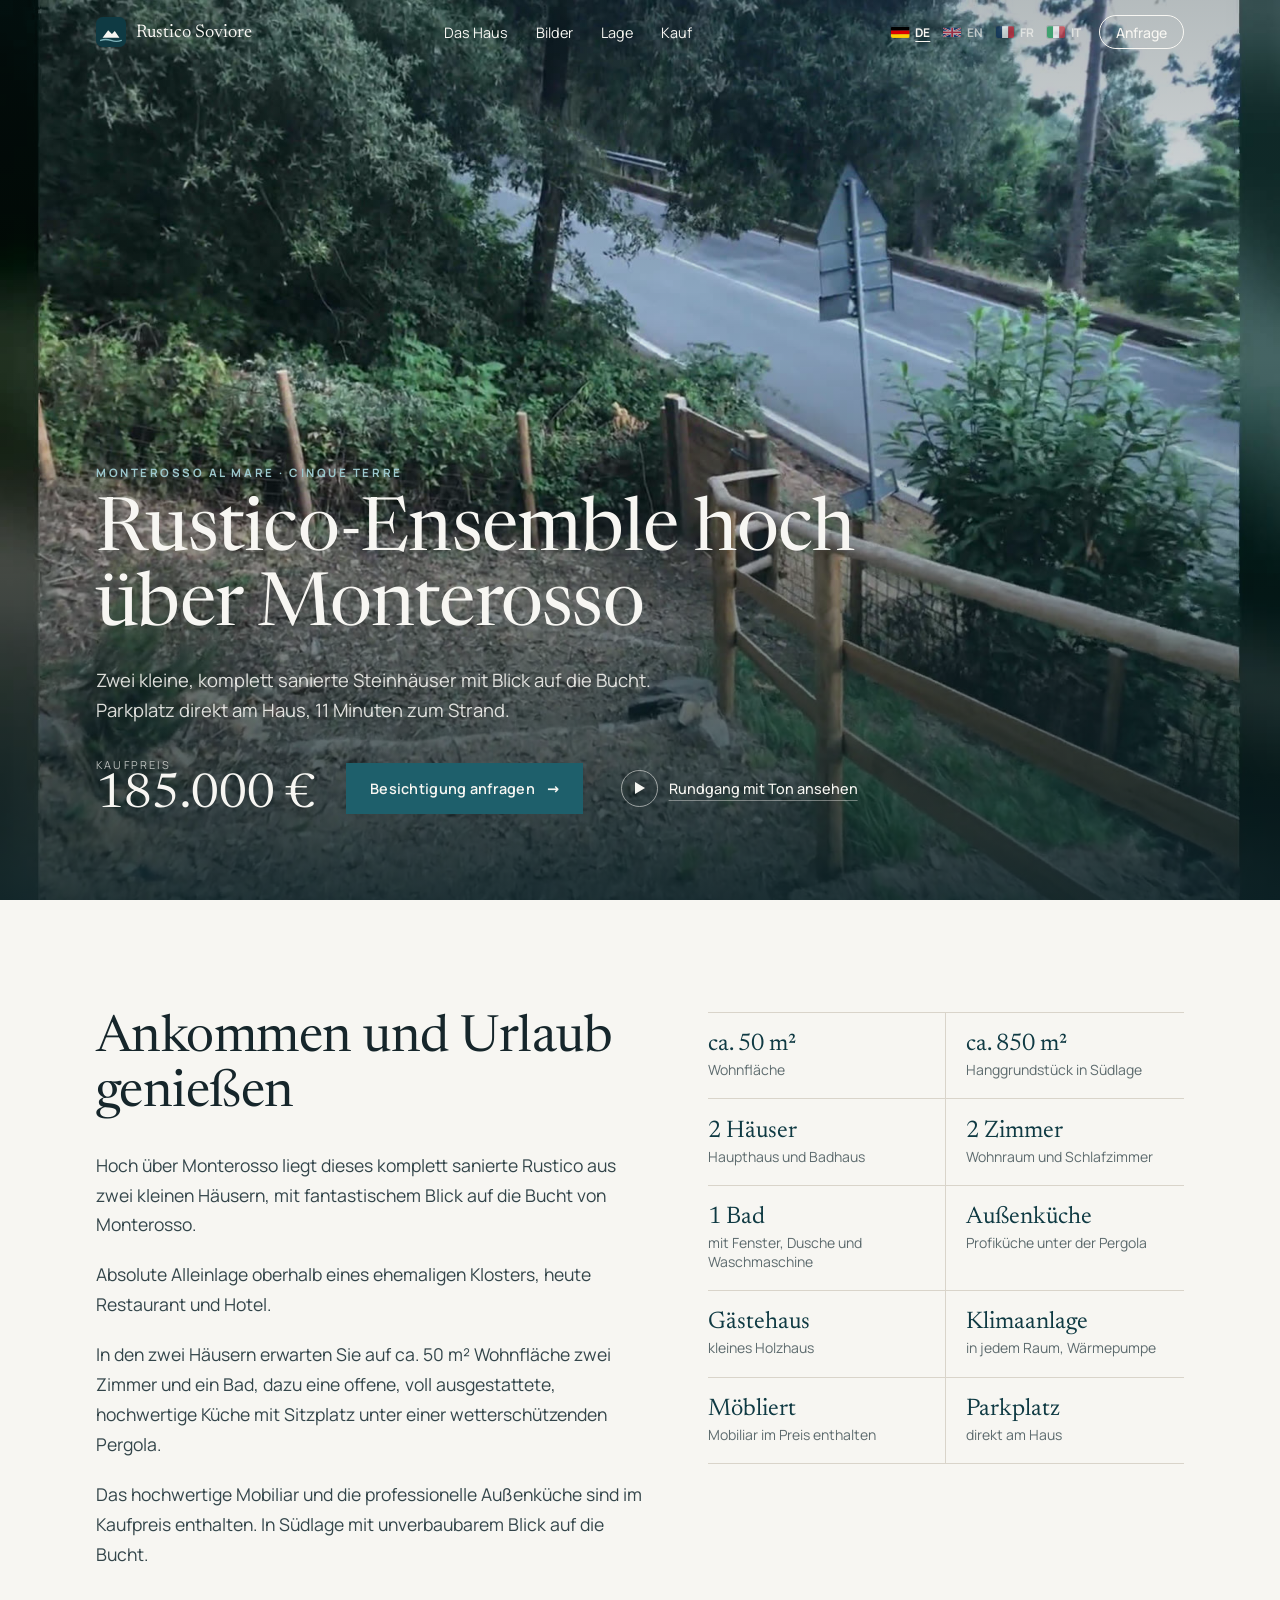
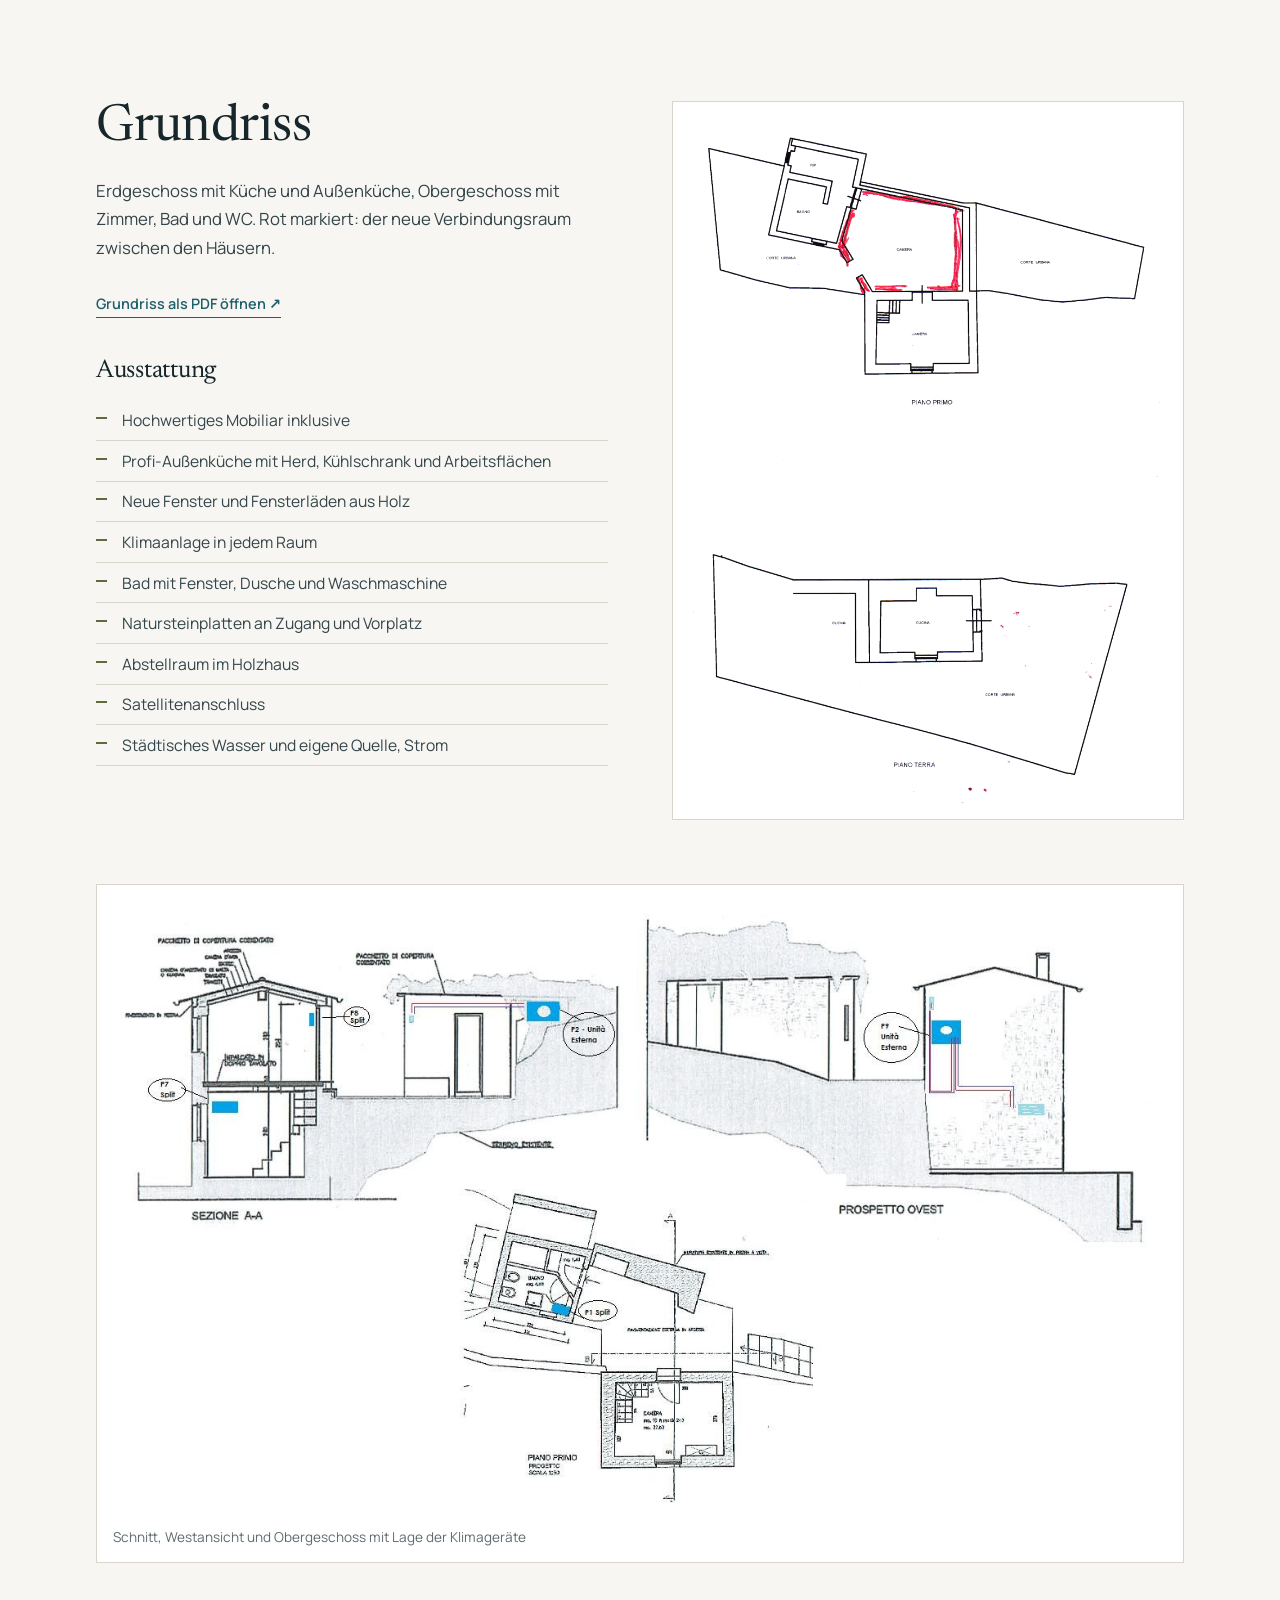
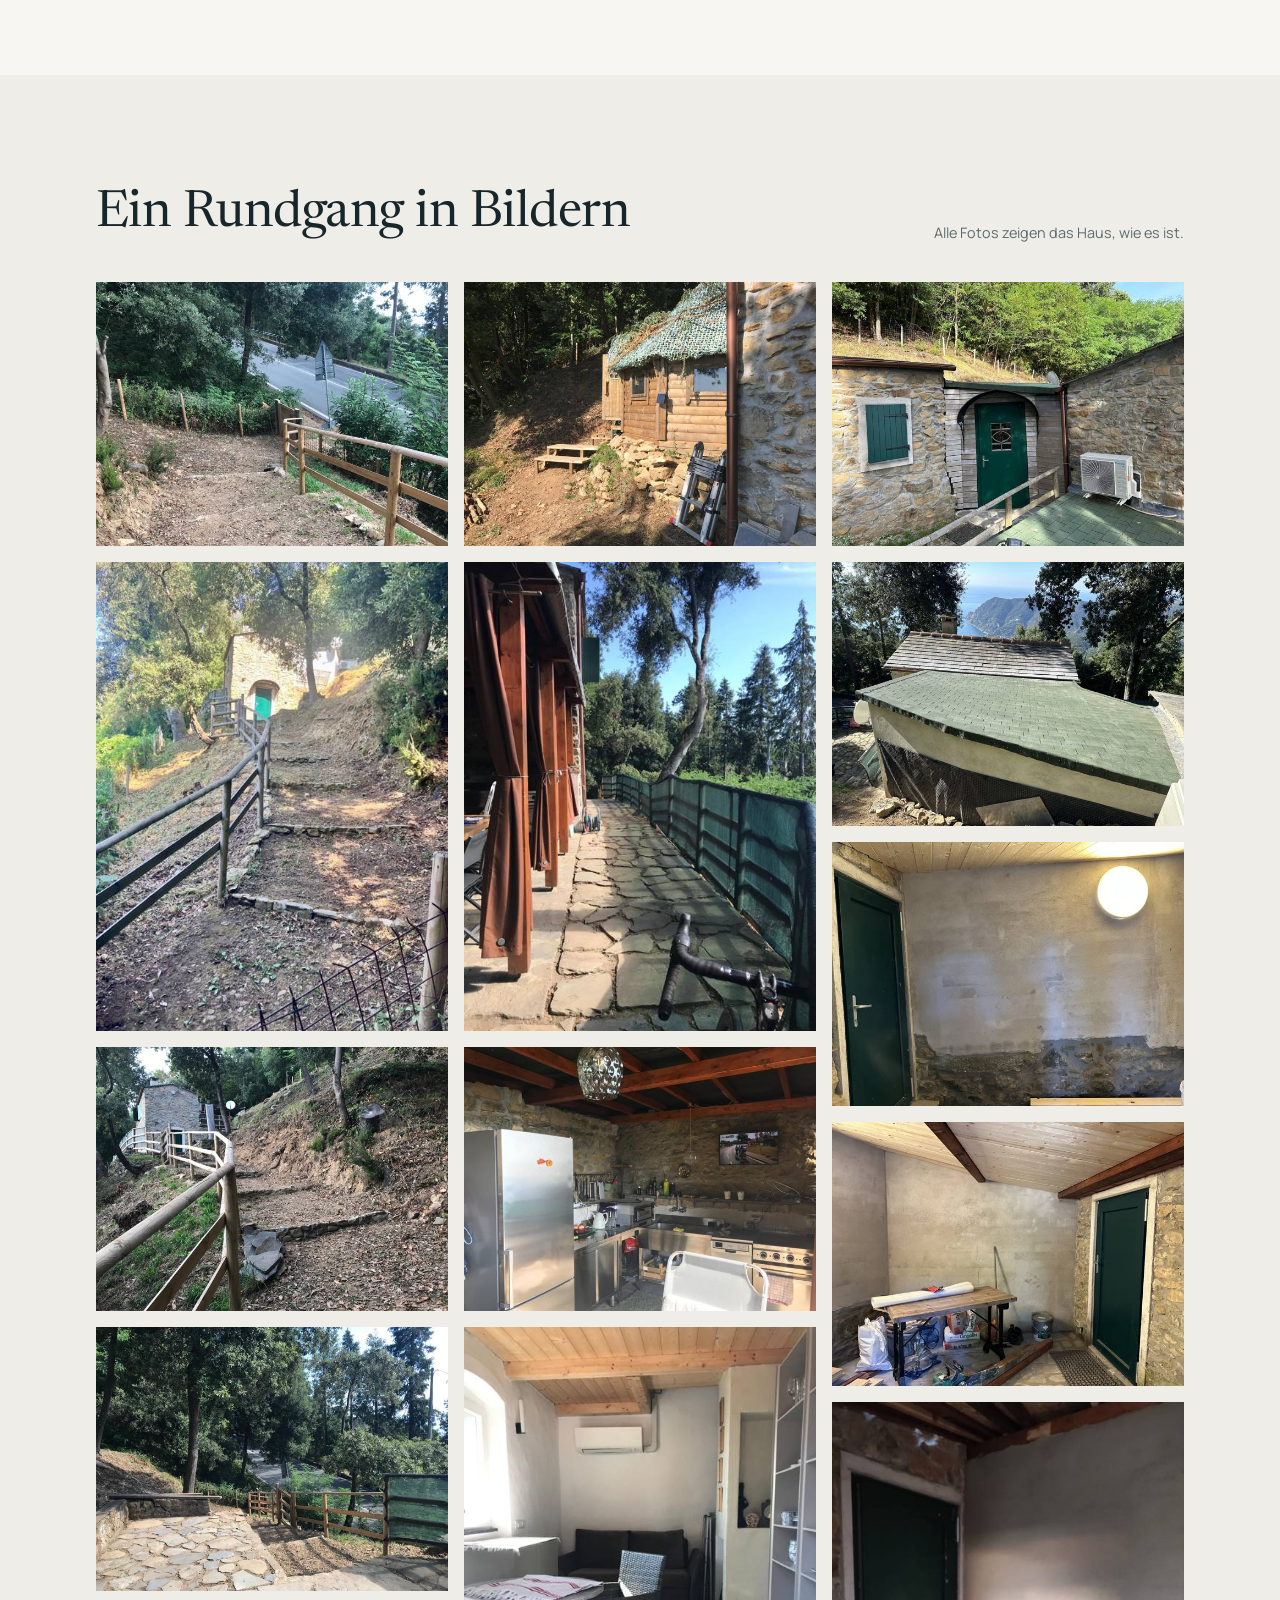
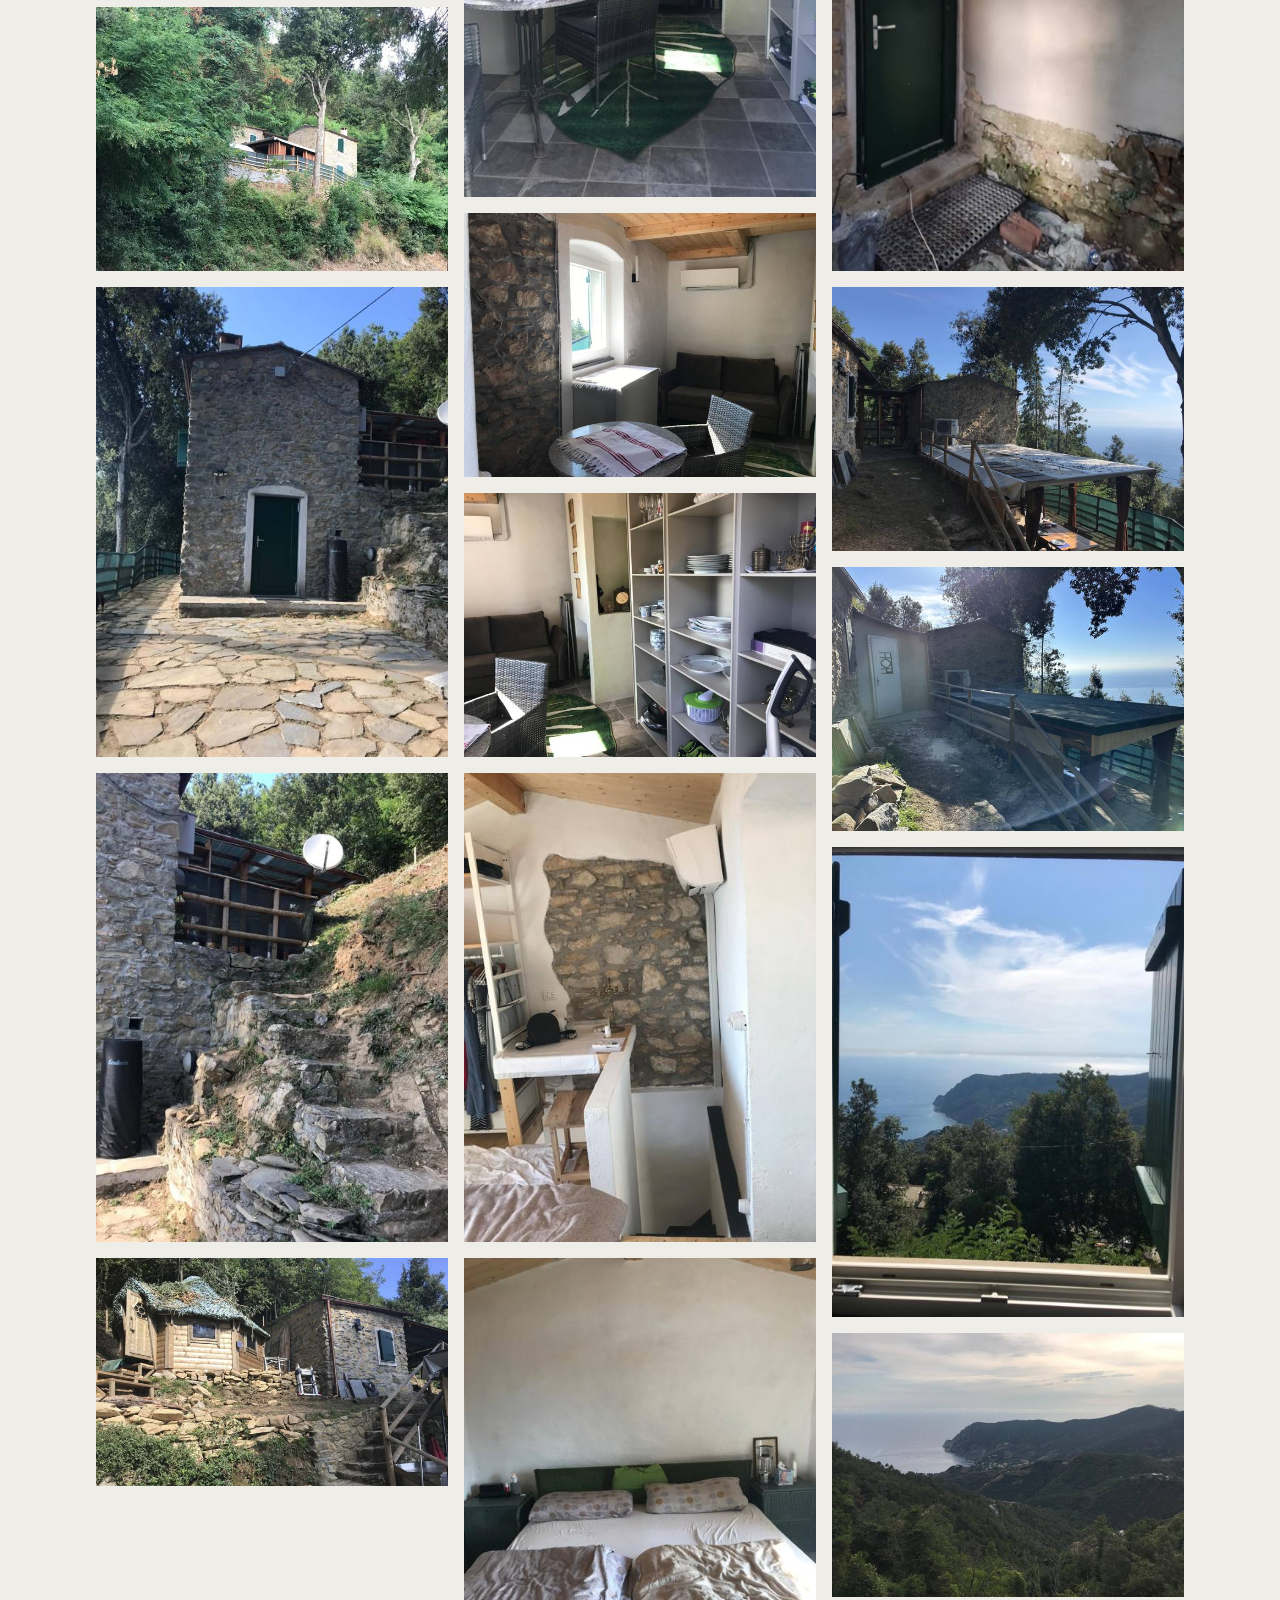
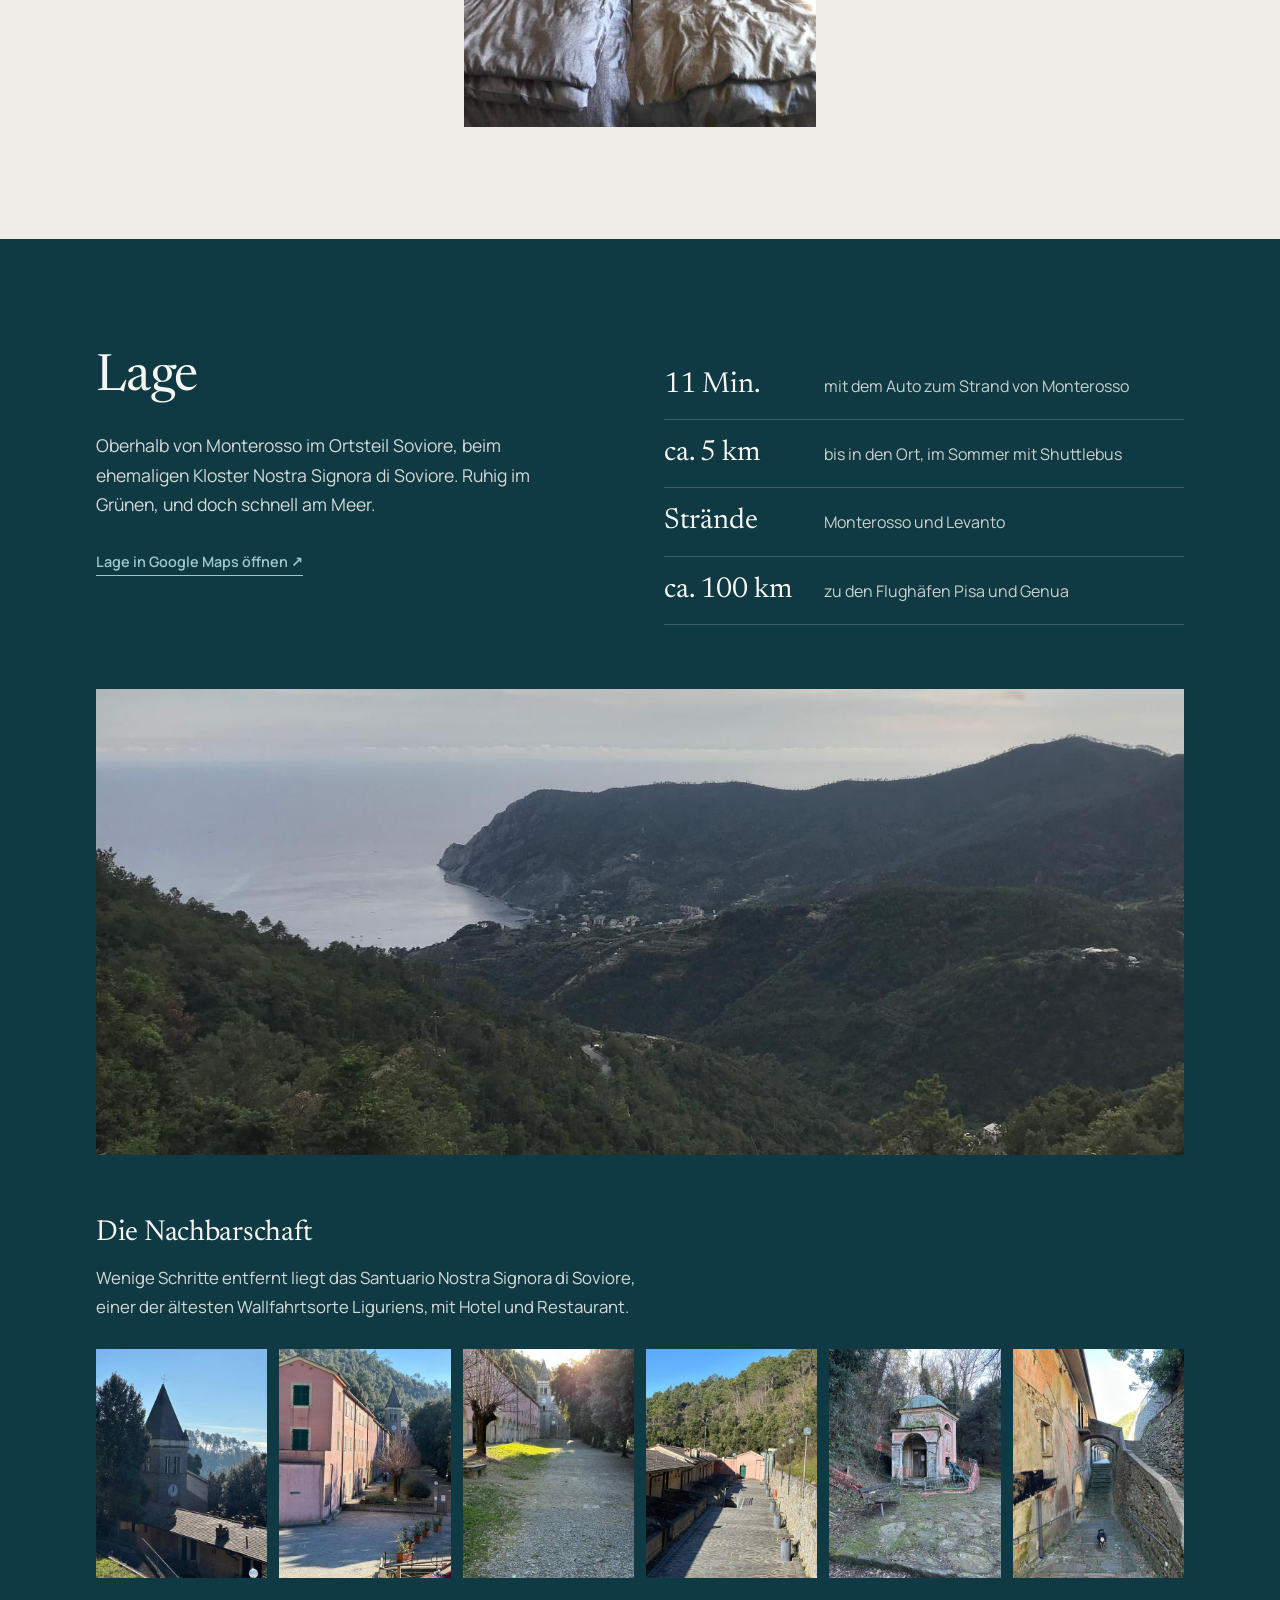
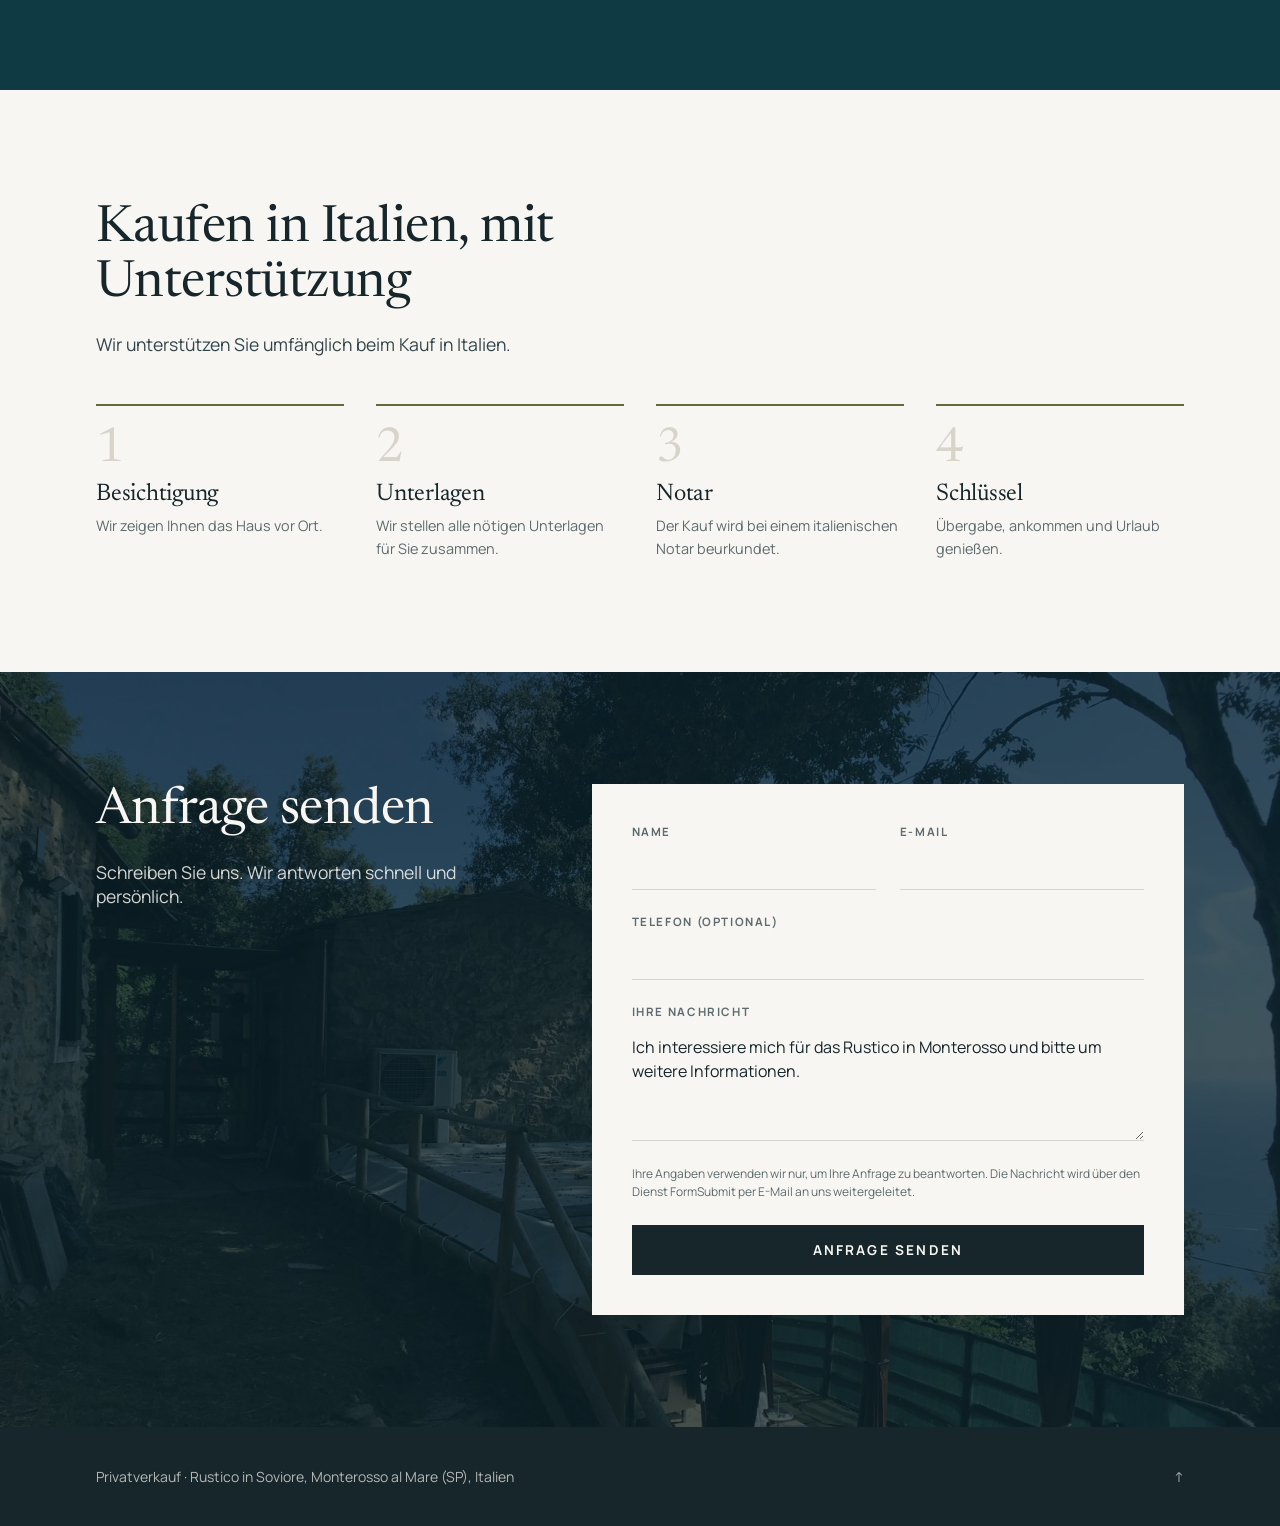
==== index.html @ 7811f469 "Eigene Domain rustico-monterosso.com statt GitHub-Pages-URL" ====
<!doctype html>
<html lang="de">
<head>
<meta charset="utf-8">
<meta name="viewport" content="width=device-width, initial-scale=1">
<title>Rustico mit Meerblick in Monterosso al Mare · 185.000 €</title>
<meta name="description" content="Komplett saniertes Rustico aus zwei Steinhäusern hoch über Monterosso, Cinque Terre. Parkplatz am Haus, 11 Minuten zum Strand.">
<link rel="canonical" href="https://rustico-monterosso.com/"><link rel="alternate" hreflang="de" href="https://rustico-monterosso.com/"><link rel="alternate" hreflang="en" href="https://rustico-monterosso.com/en/"><link rel="alternate" hreflang="fr" href="https://rustico-monterosso.com/fr/"><link rel="alternate" hreflang="it" href="https://rustico-monterosso.com/it/">
<meta property="og:type" content="website">
<meta property="og:title" content="Rustico mit Meerblick in Monterosso al Mare · 185.000 €">
<meta property="og:description" content="Komplett saniertes Rustico aus zwei Steinhäusern hoch über Monterosso, Cinque Terre. Parkplatz am Haus, 11 Minuten zum Strand.">
<meta property="og:url" content="https://rustico-monterosso.com/">
<meta property="og:image" content="https://rustico-monterosso.com/og.jpg">
<meta name="twitter:card" content="summary_large_image">
<link rel="icon" href="favicon.svg" type="image/svg+xml">
<link rel="preload" href="poster-quer.jpg" as="image" media="(min-aspect-ratio: 1/1)">
<link rel="stylesheet" href="fonts.css">
<link rel="stylesheet" href="style.css">
<script type="application/ld+json">{"@context": "https://schema.org", "@type": "Offer", "name": "Rustico-Ensemble hoch über Monterosso", "price": "185000", "priceCurrency": "EUR", "url": "https://rustico-monterosso.com/", "image": "https://rustico-monterosso.com/og.jpg", "itemOffered": {"@type": "House", "name": "Rustico-Ensemble hoch über Monterosso", "floorSize": {"@type": "QuantitativeValue", "value": 50, "unitCode": "MTK"}, "numberOfRooms": 2, "address": {"@type": "PostalAddress", "addressLocality": "Monterosso al Mare", "addressRegion": "SP", "addressCountry": "IT"}}}</script>
</head>
<body>
<header class="bar" id="bar">
  <a class="brand" href="#top"><img src="favicon.svg" alt="" width="30" height="30"><span>Rustico Soviore</span></a>
  <nav class="links"><a href="#haus">Das Haus</a><a href="#bilder">Bilder</a><a href="#lage">Lage</a><a href="#kauf">Kauf</a></nav>
  <div class="right"><div class="langs" aria-label="Sprache / Language"><a href="" hreflang="de" aria-current="true"><svg class="flag" viewBox="0 0 5 3" aria-hidden="true"><rect width="5" height="1" fill="#000"/><rect y="1" width="5" height="1" fill="#DD0000"/><rect y="2" width="5" height="1" fill="#FFCE00"/></svg><span>DE</span></a><a href="en/" hreflang="en"><svg class="flag" viewBox="0 0 60 30" aria-hidden="true"><clipPath id="uk"><path d="M0,0 v30 h60 v-30 z"/></clipPath><path d="M0,0 v30 h60 v-30 z" fill="#012169"/><path d="M0,0 L60,30 M60,0 L0,30" stroke="#fff" stroke-width="6" clip-path="url(#uk)"/><path d="M0,0 L60,30 M60,0 L0,30" stroke="#C8102E" stroke-width="3" clip-path="url(#uk)"/><path d="M30,0 v30 M0,15 h60" stroke="#fff" stroke-width="10"/><path d="M30,0 v30 M0,15 h60" stroke="#C8102E" stroke-width="6"/></svg><span>EN</span></a><a href="fr/" hreflang="fr"><svg class="flag" viewBox="0 0 3 2" aria-hidden="true"><rect width="1" height="2" fill="#002654"/><rect x="1" width="1" height="2" fill="#fff"/><rect x="2" width="1" height="2" fill="#CE1126"/></svg><span>FR</span></a><a href="it/" hreflang="it"><svg class="flag" viewBox="0 0 3 2" aria-hidden="true"><rect width="1" height="2" fill="#009246"/><rect x="1" width="1" height="2" fill="#fff"/><rect x="2" width="1" height="2" fill="#CE2B37"/></svg><span>IT</span></a></div><a class="head-cta" href="#kontakt">Anfrage</a></div>
</header>
<main>
<section class="hero" id="top">
  <picture><source media="(max-aspect-ratio: 1/1)" srcset="poster-hoch.jpg"><img class="hero-media" src="poster-quer.jpg" alt=""></picture>
  <video class="hero-media" id="bgvideo" poster="poster-quer.jpg" muted loop playsinline preload="none" aria-hidden="true" data-wide="video/hero-quer.mp4" data-tall="video/hero-hoch.mp4" data-sound-wide="video/rundgang-quer.mp4" data-sound-tall="video/rundgang-hoch.mp4"></video>
  <div class="hero-shade"></div>
  <div class="hero-inner wrap">
    <p class="eyebrow">Monterosso al Mare · Cinque Terre</p>
    <h1>Rustico-Ensemble hoch über Monterosso</h1>
    <p class="lead">Zwei kleine, komplett sanierte Steinhäuser mit Blick auf die Bucht. Parkplatz direkt am Haus, 11 Minuten zum Strand.</p>
    <div class="hero-row">
      <div class="price"><small>Kaufpreis</small><strong>185.000 €</strong></div>
      <a class="visit-cta" href="#kontakt">Besichtigung anfragen <span aria-hidden="true">→</span></a>
      <button type="button" class="sound-cta" id="soundBtn"><span class="play" aria-hidden="true"><svg width="12" height="14" viewBox="0 0 12 14"><path d="M1 1l10 6-10 6z" fill="currentColor"/></svg></span>Rundgang mit Ton ansehen</button>
    </div>
  </div>
</section>

<section class="intro wrap" id="haus">
  <div><h2>Ankommen und Urlaub genießen</h2><div class="prose"><p>Hoch über Monterosso liegt dieses komplett sanierte Rustico aus zwei kleinen Häusern, mit fantastischem Blick auf die Bucht von Monterosso.</p><p>Absolute Alleinlage oberhalb eines ehemaligen Klosters, heute Restaurant und Hotel.</p><p>In den zwei Häusern erwarten Sie auf ca. 50 m² Wohnfläche zwei Zimmer und ein Bad, dazu eine offene, voll ausgestattete, hochwertige Küche mit Sitzplatz unter einer wetterschützenden Pergola.</p><p>Das hochwertige Mobiliar und die professionelle Außenküche sind im Kaufpreis enthalten. In Südlage mit unverbaubarem Blick auf die Bucht.</p></div></div>
  <dl class="facts"><div><dt>ca. 50 m²</dt><dd>Wohnfläche</dd></div><div><dt>ca. 850 m²</dt><dd>Hanggrundstück in Südlage</dd></div><div><dt>2 Häuser</dt><dd>Haupthaus und Badhaus</dd></div><div><dt>2 Zimmer</dt><dd>Wohnraum und Schlafzimmer</dd></div><div><dt>1 Bad</dt><dd>mit Fenster, Dusche und Waschmaschine</dd></div><div><dt>Außenküche</dt><dd>Profiküche unter der Pergola</dd></div><div><dt>Gästehaus</dt><dd>kleines Holzhaus</dd></div><div><dt>Klimaanlage</dt><dd>in jedem Raum, Wärmepumpe</dd></div><div><dt>Möbliert</dt><dd>Mobiliar im Preis enthalten</dd></div><div><dt>Parkplatz</dt><dd>direkt am Haus</dd></div></dl>
</section>

<section class="plan wrap" id="grundriss">
  <div class="plan-copy"><h2>Grundriss</h2><p>Erdgeschoss mit Küche und Außenküche, Obergeschoss mit Zimmer, Bad und WC. Rot markiert: der neue Verbindungsraum zwischen den Häusern.</p><a class="map-link dark" href="grundriss.pdf" target="_blank" rel="noopener">Grundriss als PDF öffnen ↗</a>
    <h3 class="equip-title">Ausstattung</h3><ul class="equip"><li>Hochwertiges Mobiliar inklusive</li><li>Profi-Außenküche mit Herd, Kühlschrank und Arbeitsflächen</li><li>Neue Fenster und Fensterläden aus Holz</li><li>Klimaanlage in jedem Raum</li><li>Bad mit Fenster, Dusche und Waschmaschine</li><li>Natursteinplatten an Zugang und Vorplatz</li><li>Abstellraum im Holzhaus</li><li>Satellitenanschluss</li><li>Städtisches Wasser und eigene Quelle, Strom</li></ul></div>
  <a class="plan-img" href="grundriss.png" target="_blank" rel="noopener"><img src="grundriss.png" alt="Grundriss" width="880" height="1260" loading="lazy"></a>
  <figure class="draw"><a href="schnitt.jpg" target="_blank" rel="noopener"><img src="schnitt.jpg" alt="Schnitt, Westansicht und Obergeschoss mit Lage der Klimageräte" width="1289" height="752" loading="lazy"></a><figcaption>Schnitt, Westansicht und Obergeschoss mit Lage der Klimageräte</figcaption></figure>
</section>

<section class="gallery" id="bilder">
  <div class="wrap">
    <div class="gal-head"><h2>Ein Rundgang in Bildern</h2><p>Alle Fotos zeigen das Haus, wie es ist.</p></div>
    <div class="masonry"><button type="button" class="tile" data-i="0" aria-label="Zufahrt von der Straße mit Parkplatz"><img src="photos/t_01.jpg" alt="Zufahrt von der Straße mit Parkplatz" width="1600" height="1200" loading="lazy"><span>Zufahrt von der Straße mit Parkplatz</span></button><button type="button" class="tile" data-i="1" aria-label="Gartenweg hinauf zum Steinhaus"><img src="photos/t_02.jpg" alt="Gartenweg hinauf zum Steinhaus" width="1200" height="1600" loading="lazy"><span>Gartenweg hinauf zum Steinhaus</span></button><button type="button" class="tile" data-i="2" aria-label="Weg mit Holzgeländer"><img src="photos/t_03.jpg" alt="Weg mit Holzgeländer" width="1600" height="1200" loading="lazy"><span>Weg mit Holzgeländer</span></button><button type="button" class="tile" data-i="3" aria-label="Terrasse aus Naturstein"><img src="photos/t_04.jpg" alt="Terrasse aus Naturstein" width="1600" height="1200" loading="lazy"><span>Terrasse aus Naturstein</span></button><button type="button" class="tile" data-i="4" aria-label="Das Rustico im Grünen"><img src="photos/t_05.jpg" alt="Das Rustico im Grünen" width="1600" height="1200" loading="lazy"><span>Das Rustico im Grünen</span></button><button type="button" class="tile" data-i="5" aria-label="Haupthaus aus Naturstein"><img src="photos/t_06.jpg" alt="Haupthaus aus Naturstein" width="1200" height="1600" loading="lazy"><span>Haupthaus aus Naturstein</span></button><button type="button" class="tile" data-i="6" aria-label="Alte Steintreppe"><img src="photos/t_07.jpg" alt="Alte Steintreppe" width="1200" height="1600" loading="lazy"><span>Alte Steintreppe</span></button><button type="button" class="tile" data-i="7" aria-label="Ensemble mit Gästehaus aus Holz"><img src="photos/t_08.jpg" alt="Ensemble mit Gästehaus aus Holz" width="1600" height="1200" loading="lazy"><span>Ensemble mit Gästehaus aus Holz</span></button><button type="button" class="tile" data-i="8" aria-label="Gästehaus aus Holz"><img src="photos/t_09.jpg" alt="Gästehaus aus Holz" width="1600" height="1200" loading="lazy"><span>Gästehaus aus Holz</span></button><button type="button" class="tile" data-i="9" aria-label="Gang unter der Pergola"><img src="photos/t_10.jpg" alt="Gang unter der Pergola" width="1200" height="1600" loading="lazy"><span>Gang unter der Pergola</span></button><button type="button" class="tile" data-i="10" aria-label="Überdachte Außenküche"><img src="photos/t_11.jpg" alt="Überdachte Außenküche" width="1600" height="1200" loading="lazy"><span>Überdachte Außenküche</span></button><button type="button" class="tile" data-i="11" aria-label="Wohnraum mit Klimaanlage"><img src="photos/t_12.jpg" alt="Wohnraum mit Klimaanlage" width="1200" height="1600" loading="lazy"><span>Wohnraum mit Klimaanlage</span></button><button type="button" class="tile" data-i="12" aria-label="Wohnraum mit Fenster"><img src="photos/t_13.jpg" alt="Wohnraum mit Fenster" width="1600" height="1200" loading="lazy"><span>Wohnraum mit Fenster</span></button><button type="button" class="tile" data-i="13" aria-label="Küchenregal"><img src="photos/t_14.jpg" alt="Küchenregal" width="1600" height="1200" loading="lazy"><span>Küchenregal</span></button><button type="button" class="tile" data-i="14" aria-label="Innentreppe und Natursteinwand"><img src="photos/t_15.jpg" alt="Innentreppe und Natursteinwand" width="1200" height="1600" loading="lazy"><span>Innentreppe und Natursteinwand</span></button><button type="button" class="tile" data-i="15" aria-label="Schlafzimmer"><img src="photos/t_16.jpg" alt="Schlafzimmer" width="1200" height="1600" loading="lazy"><span>Schlafzimmer</span></button><button type="button" class="tile" data-i="16" aria-label="Badhaus"><img src="photos/t_17.jpg" alt="Badhaus" width="1600" height="1200" loading="lazy"><span>Badhaus</span></button><button type="button" class="tile" data-i="17" aria-label="Neuer Verbindungsraum von außen, mit Meerblick"><img src="photos/t_22.jpg" alt="Neuer Verbindungsraum von außen, mit Meerblick" width="1600" height="1200" loading="lazy"><span>Neuer Verbindungsraum von außen, mit Meerblick</span></button><button type="button" class="tile" data-i="18" aria-label="Neuer Verbindungsraum im Ausbau"><img src="photos/t_23.jpg" alt="Neuer Verbindungsraum im Ausbau" width="1600" height="1200" loading="lazy"><span>Neuer Verbindungsraum im Ausbau</span></button><button type="button" class="tile" data-i="19" aria-label="Neuer Verbindungsraum, Blick zur Tür"><img src="photos/t_24.jpg" alt="Neuer Verbindungsraum, Blick zur Tür" width="1600" height="1200" loading="lazy"><span>Neuer Verbindungsraum, Blick zur Tür</span></button><button type="button" class="tile" data-i="20" aria-label="Durchgang zum Verbindungsraum"><img src="photos/t_25.jpg" alt="Durchgang zum Verbindungsraum" width="1200" height="1600" loading="lazy"><span>Durchgang zum Verbindungsraum</span></button><button type="button" class="tile" data-i="21" aria-label="Pergola mit Meerblick"><img src="photos/t_18.jpg" alt="Pergola mit Meerblick" width="1600" height="1200" loading="lazy"><span>Pergola mit Meerblick</span></button><button type="button" class="tile" data-i="22" aria-label="Pergola-Gang mit Meerblick"><img src="photos/t_21.jpg" alt="Pergola-Gang mit Meerblick" width="1600" height="1200" loading="lazy"><span>Pergola-Gang mit Meerblick</span></button><button type="button" class="tile" data-i="23" aria-label="Blick aus dem Fenster aufs Meer"><img src="photos/t_19.jpg" alt="Blick aus dem Fenster aufs Meer" width="1200" height="1600" loading="lazy"><span>Blick aus dem Fenster aufs Meer</span></button><button type="button" class="tile" data-i="24" aria-label="Blick auf die Bucht von Monterosso"><img src="photos/t_20.jpg" alt="Blick auf die Bucht von Monterosso" width="1600" height="1200" loading="lazy"><span>Blick auf die Bucht von Monterosso</span></button></div>
  </div>
</section>

<section class="loc" id="lage">
  <div class="wrap loc-grid">
    <div><h2>Lage</h2><p>Oberhalb von Monterosso im Ortsteil Soviore, beim ehemaligen Kloster Nostra Signora di Soviore. Ruhig im Grünen, und doch schnell am Meer.</p><a class="map-link" href="https://www.google.com/maps/search/?api=1&query=Santuario+Nostra+Signora+di+Soviore+Monterosso+al+Mare" target="_blank" rel="noopener noreferrer">Lage in Google Maps öffnen ↗</a></div>
    <ul class="dist"><li><span>11 Min.</span><span>mit dem Auto zum Strand von Monterosso</span></li><li><span>ca. 5 km</span><span>bis in den Ort, im Sommer mit Shuttlebus</span></li><li><span>Strände</span><span>Monterosso und Levanto</span></li><li><span>ca. 100 km</span><span>zu den Flughäfen Pisa und Genua</span></li></ul>
  </div>
  <div class="wrap"><img class="wide" src="photos/20.jpg" alt="Blick auf die Bucht von Monterosso" loading="lazy" width="1600" height="1200"></div>
  <div class="wrap area"><h3>Die Nachbarschaft</h3><p>Wenige Schritte entfernt liegt das Santuario Nostra Signora di Soviore, einer der ältesten Wallfahrtsorte Liguriens, mit Hotel und Restaurant.</p><div class="area-grid"><button type="button" class="tile" data-i="25" aria-label="Kirchturm des Santuario di Soviore"><img src="photos/t_26.jpg" alt="Kirchturm des Santuario di Soviore" width="1200" height="1600" loading="lazy"><span>Kirchturm des Santuario di Soviore</span></button><button type="button" class="tile" data-i="26" aria-label="Das ehemalige Kloster, heute Hotel und Restaurant"><img src="photos/t_27.jpg" alt="Das ehemalige Kloster, heute Hotel und Restaurant" width="1200" height="1600" loading="lazy"><span>Das ehemalige Kloster, heute Hotel und Restaurant</span></button><button type="button" class="tile" data-i="27" aria-label="Allee zum Santuario"><img src="photos/t_28.jpg" alt="Allee zum Santuario" width="1200" height="1600" loading="lazy"><span>Allee zum Santuario</span></button><button type="button" class="tile" data-i="28" aria-label="Gepflasterter Weg beim Kloster"><img src="photos/t_29.jpg" alt="Gepflasterter Weg beim Kloster" width="1200" height="1600" loading="lazy"><span>Gepflasterter Weg beim Kloster</span></button><button type="button" class="tile" data-i="29" aria-label="Kleine Kapelle in der Nähe"><img src="photos/t_30.jpg" alt="Kleine Kapelle in der Nähe" width="1200" height="1600" loading="lazy"><span>Kleine Kapelle in der Nähe</span></button><button type="button" class="tile" data-i="30" aria-label="Gasse mit Treppe am Kloster"><img src="photos/t_31.jpg" alt="Gasse mit Treppe am Kloster" width="1200" height="1600" loading="lazy"><span>Gasse mit Treppe am Kloster</span></button></div></div>
</section>

<section class="buy wrap" id="kauf">
  <h2>Kaufen in Italien, mit Unterstützung</h2><p class="sub">Wir unterstützen Sie umfänglich beim Kauf in Italien.</p>
  <ol class="steps"><li><span class="num">1</span><h3>Besichtigung</h3><p>Wir zeigen Ihnen das Haus vor Ort.</p></li><li><span class="num">2</span><h3>Unterlagen</h3><p>Wir stellen alle nötigen Unterlagen für Sie zusammen.</p></li><li><span class="num">3</span><h3>Notar</h3><p>Der Kauf wird bei einem italienischen Notar beurkundet.</p></li><li><span class="num">4</span><h3>Schlüssel</h3><p>Übergabe, ankommen und Urlaub genießen.</p></li></ol>
</section>

<section class="contact" id="kontakt">
  <img class="contact-bg" src="photos/18.jpg" alt="" loading="lazy">
  <div class="contact-shade"></div>
  <div class="wrap contact-grid">
    <div class="contact-copy"><h2>Anfrage senden</h2><p>Schreiben Sie uns. Wir antworten schnell und persönlich.</p></div>
    <form id="form" class="card" novalidate>
      <div class="fields">
        <label>Name<input name="name" required minlength="2" maxlength="120" autocomplete="name"></label>
        <label>E-Mail<input name="email" type="email" required maxlength="200" autocomplete="email"></label>
        <label class="full">Telefon (optional)<input name="phone" type="tel" maxlength="60" autocomplete="tel"></label>
        <label class="full">Ihre Nachricht<textarea name="message" required minlength="5" maxlength="4000" rows="4">Ich interessiere mich für das Rustico in Monterosso und bitte um weitere Informationen.</textarea></label>
        <input class="hp" name="_honey" tabindex="-1" autocomplete="off" aria-hidden="true">
      </div>
      <p class="privacy">Ihre Angaben verwenden wir nur, um Ihre Anfrage zu beantworten. Die Nachricht wird über den Dienst FormSubmit per E-Mail an uns weitergeleitet.</p>
      <p class="err" id="formErr" role="alert" hidden>Das hat nicht geklappt. Bitte prüfen Sie Ihre Angaben und versuchen Sie es noch einmal.</p>
      <button class="submit" type="submit"><span class="prog" aria-hidden="true"></span><span class="lbl" data-send="Anfrage senden" data-sending="Wird gesendet …">Anfrage senden</span></button>
      <div class="ok" id="formOk" hidden><strong>✓</strong><p>Danke! Ihre Anfrage ist angekommen. Wir melden uns bald.</p></div>
    </form>
  </div>
</section>
</main>
<div class="mbar" id="mbar"><div><small>Kaufpreis</small><strong>185.000 €</strong></div><a href="#kontakt">Besichtigung anfragen →</a></div>
<footer class="foot"><div class="wrap"><span>Privatverkauf · Rustico in Soviore, Monterosso al Mare (SP), Italien</span><a href="#top" aria-label="top">↑</a></div></footer>

<div class="modal" id="videoModal" hidden><div class="modal-in"><button type="button" class="close" data-close>Schließen ✕</button><video id="modalVideo" controls playsinline></video></div></div>
<div class="modal lb" id="lightbox" hidden>
  <div class="lb-top"><span id="lbCap"></span><button type="button" class="close" data-close>Schließen ✕</button></div>
  <div class="lb-stage"><button type="button" class="nav prev" aria-label="‹">‹</button><img id="lbImg" alt=""><button type="button" class="nav next" aria-label="›">›</button></div>
</div>
<script>window.PHOTOS=[{"src": "photos/01.jpg", "alt": "Zufahrt von der Straße mit Parkplatz"}, {"src": "photos/02.jpg", "alt": "Gartenweg hinauf zum Steinhaus"}, {"src": "photos/03.jpg", "alt": "Weg mit Holzgeländer"}, {"src": "photos/04.jpg", "alt": "Terrasse aus Naturstein"}, {"src": "photos/05.jpg", "alt": "Das Rustico im Grünen"}, {"src": "photos/06.jpg", "alt": "Haupthaus aus Naturstein"}, {"src": "photos/07.jpg", "alt": "Alte Steintreppe"}, {"src": "photos/08.jpg", "alt": "Ensemble mit Gästehaus aus Holz"}, {"src": "photos/09.jpg", "alt": "Gästehaus aus Holz"}, {"src": "photos/10.jpg", "alt": "Gang unter der Pergola"}, {"src": "photos/11.jpg", "alt": "Überdachte Außenküche"}, {"src": "photos/12.jpg", "alt": "Wohnraum mit Klimaanlage"}, {"src": "photos/13.jpg", "alt": "Wohnraum mit Fenster"}, {"src": "photos/14.jpg", "alt": "Küchenregal"}, {"src": "photos/15.jpg", "alt": "Innentreppe und Natursteinwand"}, {"src": "photos/16.jpg", "alt": "Schlafzimmer"}, {"src": "photos/17.jpg", "alt": "Badhaus"}, {"src": "photos/22.jpg", "alt": "Neuer Verbindungsraum von außen, mit Meerblick"}, {"src": "photos/23.jpg", "alt": "Neuer Verbindungsraum im Ausbau"}, {"src": "photos/24.jpg", "alt": "Neuer Verbindungsraum, Blick zur Tür"}, {"src": "photos/25.jpg", "alt": "Durchgang zum Verbindungsraum"}, {"src": "photos/18.jpg", "alt": "Pergola mit Meerblick"}, {"src": "photos/21.jpg", "alt": "Pergola-Gang mit Meerblick"}, {"src": "photos/19.jpg", "alt": "Blick aus dem Fenster aufs Meer"}, {"src": "photos/20.jpg", "alt": "Blick auf die Bucht von Monterosso"}, {"src": "photos/26.jpg", "alt": "Kirchturm des Santuario di Soviore"}, {"src": "photos/27.jpg", "alt": "Das ehemalige Kloster, heute Hotel und Restaurant"}, {"src": "photos/28.jpg", "alt": "Allee zum Santuario"}, {"src": "photos/29.jpg", "alt": "Gepflasterter Weg beim Kloster"}, {"src": "photos/30.jpg", "alt": "Kleine Kapelle in der Nähe"}, {"src": "photos/31.jpg", "alt": "Gasse mit Treppe am Kloster"}];window.FORM_ENDPOINT="https://formsubmit.co/ajax/mb@brandmonks.de";window.LANG="de";</script>
<script src="app.js" defer></script>
</body>
</html>
---- fonts.css ----
@font-face {
  font-family: 'Manrope';
  font-style: normal;
  font-weight: 400;
  font-display: swap;
  src: url(fonts/manrope-latin-ext-0.woff2) format('woff2');
  unicode-range: U+0100-02BA, U+02BD-02C5, U+02C7-02CC, U+02CE-02D7, U+02DD-02FF, U+0304, U+0308, U+0329, U+1D00-1DBF, U+1E00-1E9F, U+1EF2-1EFF, U+2020, U+20A0-20AB, U+20AD-20C0, U+2113, U+2C60-2C7F, U+A720-A7FF;
}
@font-face {
  font-family: 'Manrope';
  font-style: normal;
  font-weight: 400;
  font-display: swap;
  src: url(fonts/manrope-latin-1.woff2) format('woff2');
  unicode-range: U+0000-00FF, U+0131, U+0152-0153, U+02BB-02BC, U+02C6, U+02DA, U+02DC, U+0304, U+0308, U+0329, U+2000-206F, U+20AC, U+2122, U+2191, U+2193, U+2212, U+2215, U+FEFF, U+FFFD;
}
@font-face {
  font-family: 'Manrope';
  font-style: normal;
  font-weight: 500;
  font-display: swap;
  src: url(fonts/manrope-latin-ext-2.woff2) format('woff2');
  unicode-range: U+0100-02BA, U+02BD-02C5, U+02C7-02CC, U+02CE-02D7, U+02DD-02FF, U+0304, U+0308, U+0329, U+1D00-1DBF, U+1E00-1E9F, U+1EF2-1EFF, U+2020, U+20A0-20AB, U+20AD-20C0, U+2113, U+2C60-2C7F, U+A720-A7FF;
}
@font-face {
  font-family: 'Manrope';
  font-style: normal;
  font-weight: 500;
  font-display: swap;
  src: url(fonts/manrope-latin-3.woff2) format('woff2');
  unicode-range: U+0000-00FF, U+0131, U+0152-0153, U+02BB-02BC, U+02C6, U+02DA, U+02DC, U+0304, U+0308, U+0329, U+2000-206F, U+20AC, U+2122, U+2191, U+2193, U+2212, U+2215, U+FEFF, U+FFFD;
}
@font-face {
  font-family: 'Manrope';
  font-style: normal;
  font-weight: 600;
  font-display: swap;
  src: url(fonts/manrope-latin-ext-4.woff2) format('woff2');
  unicode-range: U+0100-02BA, U+02BD-02C5, U+02C7-02CC, U+02CE-02D7, U+02DD-02FF, U+0304, U+0308, U+0329, U+1D00-1DBF, U+1E00-1E9F, U+1EF2-1EFF, U+2020, U+20A0-20AB, U+20AD-20C0, U+2113, U+2C60-2C7F, U+A720-A7FF;
}
@font-face {
  font-family: 'Manrope';
  font-style: normal;
  font-weight: 600;
  font-display: swap;
  src: url(fonts/manrope-latin-5.woff2) format('woff2');
  unicode-range: U+0000-00FF, U+0131, U+0152-0153, U+02BB-02BC, U+02C6, U+02DA, U+02DC, U+0304, U+0308, U+0329, U+2000-206F, U+20AC, U+2122, U+2191, U+2193, U+2212, U+2215, U+FEFF, U+FFFD;
}
@font-face {
  font-family: 'Manrope';
  font-style: normal;
  font-weight: 700;
  font-display: swap;
  src: url(fonts/manrope-latin-ext-6.woff2) format('woff2');
  unicode-range: U+0100-02BA, U+02BD-02C5, U+02C7-02CC, U+02CE-02D7, U+02DD-02FF, U+0304, U+0308, U+0329, U+1D00-1DBF, U+1E00-1E9F, U+1EF2-1EFF, U+2020, U+20A0-20AB, U+20AD-20C0, U+2113, U+2C60-2C7F, U+A720-A7FF;
}
@font-face {
  font-family: 'Manrope';
  font-style: normal;
  font-weight: 700;
  font-display: swap;
  src: url(fonts/manrope-latin-7.woff2) format('woff2');
  unicode-range: U+0000-00FF, U+0131, U+0152-0153, U+02BB-02BC, U+02C6, U+02DA, U+02DC, U+0304, U+0308, U+0329, U+2000-206F, U+20AC, U+2122, U+2191, U+2193, U+2212, U+2215, U+FEFF, U+FFFD;
}
@font-face {
  font-family: 'Newsreader';
  font-style: normal;
  font-weight: 400;
  font-display: swap;
  src: url(fonts/newsreader-latin-ext-8.woff2) format('woff2');
  unicode-range: U+0100-02BA, U+02BD-02C5, U+02C7-02CC, U+02CE-02D7, U+02DD-02FF, U+0304, U+0308, U+0329, U+1D00-1DBF, U+1E00-1E9F, U+1EF2-1EFF, U+2020, U+20A0-20AB, U+20AD-20C0, U+2113, U+2C60-2C7F, U+A720-A7FF;
}
@font-face {
  font-family: 'Newsreader';
  font-style: normal;
  font-weight: 400;
  font-display: swap;
  src: url(fonts/newsreader-latin-9.woff2) format('woff2');
  unicode-range: U+0000-00FF, U+0131, U+0152-0153, U+02BB-02BC, U+02C6, U+02DA, U+02DC, U+0304, U+0308, U+0329, U+2000-206F, U+20AC, U+2122, U+2191, U+2193, U+2212, U+2215, U+FEFF, U+FFFD;
}
@font-face {
  font-family: 'Newsreader';
  font-style: normal;
  font-weight: 500;
  font-display: swap;
  src: url(fonts/newsreader-latin-ext-10.woff2) format('woff2');
  unicode-range: U+0100-02BA, U+02BD-02C5, U+02C7-02CC, U+02CE-02D7, U+02DD-02FF, U+0304, U+0308, U+0329, U+1D00-1DBF, U+1E00-1E9F, U+1EF2-1EFF, U+2020, U+20A0-20AB, U+20AD-20C0, U+2113, U+2C60-2C7F, U+A720-A7FF;
}
@font-face {
  font-family: 'Newsreader';
  font-style: normal;
  font-weight: 500;
  font-display: swap;
  src: url(fonts/newsreader-latin-11.woff2) format('woff2');
  unicode-range: U+0000-00FF, U+0131, U+0152-0153, U+02BB-02BC, U+02C6, U+02DA, U+02DC, U+0304, U+0308, U+0329, U+2000-206F, U+20AC, U+2122, U+2191, U+2193, U+2212, U+2215, U+FEFF, U+FFFD;
}
---- style.css ----
:root {
  --paper: #f7f6f2;
  --ink: #16262b;
  --ink-soft: #33454a;
  --muted: #5d6b6e;
  --line: #d9d4ca;
  --sea: #1e5f6b;
  --sea-deep: #0f3a43;
  --sea-light: #9cc8cd;
  --olive: #5e6b3a;
  --serif: "Newsreader", Georgia, serif;
  --sans: "Manrope", system-ui, sans-serif;
}
* { box-sizing: border-box; }
html { scroll-behavior: smooth; }
body { margin: 0; background: var(--paper); color: var(--ink); font-family: var(--sans); -webkit-font-smoothing: antialiased; }
img { max-width: 100%; display: block; }
a { color: inherit; }
button { font: inherit; color: inherit; background: none; border: 0; cursor: pointer; }
h1, h2, h3 { font-family: var(--serif); font-weight: 400; letter-spacing: -0.01em; margin: 0; }
h2 { font-size: clamp(2.2rem, 4.5vw, 3.2rem); line-height: 1.08; }
.wrap { max-width: 72rem; margin: 0 auto; padding: 0 1.25rem; }
@media (min-width: 768px) { .wrap { padding: 0 2rem; } }

/* header */
.bar { position: fixed; inset: 0 0 auto; z-index: 40; height: 4rem; display: flex; align-items: center; justify-content: space-between; gap: 1rem; padding: 0 1.25rem; color: var(--paper); transition: background .3s, color .3s, box-shadow .3s; }
@media (min-width: 768px) { .bar { padding: 0 max(2rem, calc((100vw - 72rem) / 2 + 2rem)); } }
.bar.solid { background: rgba(247, 246, 242, .95); color: var(--ink); box-shadow: 0 1px 0 var(--line); backdrop-filter: blur(8px); }
.brand { display: flex; align-items: center; gap: .6rem; text-decoration: none; font-family: var(--serif); font-size: 1.15rem; }
.links { display: none; gap: 1.75rem; font-size: .9rem; }
.links a { text-decoration: none; }
.links a:hover { text-decoration: underline; text-underline-offset: 4px; }
@media (min-width: 900px) { .links { display: flex; } }
.right { display: flex; align-items: center; gap: .75rem; }
.langs { display: flex; font-size: .75rem; font-weight: 700; }
.langs a { display: inline-flex; align-items: center; gap: .35rem; padding: .45rem .4rem; text-decoration: none; opacity: .65; }
.flag { width: 1.15rem; height: .8rem; border-radius: 2px; box-shadow: 0 0 0 1px rgba(0,0,0,.15); }
.langs a[aria-current] { opacity: 1; text-decoration: underline; text-underline-offset: 4px; }
.langs a:hover { opacity: 1; }
.head-cta { border: 1px solid currentColor; border-radius: 999px; padding: .4rem 1rem; font-size: .875rem; font-weight: 500; text-decoration: none; transition: background .2s, color .2s, border-color .2s; }
.head-cta:hover { background: var(--sea); border-color: var(--sea); color: var(--paper); }

/* hero */
.hero { position: relative; min-height: 100svh; overflow: hidden; background: var(--sea-deep); color: var(--paper); display: flex; }
.hero-media { position: absolute; inset: 0; width: 100%; height: 100%; object-fit: cover; }
.hero-shade { position: absolute; inset: 0; background: linear-gradient(to top, rgba(9, 32, 38, .88), rgba(9, 32, 38, .1) 60%, rgba(9, 32, 38, .3)); }
.hero-inner { position: relative; width: 100%; display: flex; flex-direction: column; justify-content: flex-end; padding-top: 7rem; padding-bottom: 3.5rem; }
@media (min-width: 768px) { .hero-inner { padding-bottom: 5rem; } }
.eyebrow { margin: 0; font-size: .72rem; font-weight: 700; letter-spacing: .22em; text-transform: uppercase; color: var(--sea-light); }
.hero h1 { margin-top: 1rem; max-width: 48rem; font-size: clamp(2.6rem, 7vw, 4.6rem); line-height: 1.02; }
.lead { margin: 1.25rem 0 0; max-width: 36rem; font-size: clamp(1rem, 1.6vw, 1.15rem); line-height: 1.6; color: rgba(247, 246, 242, .88); }
.hero-row { margin-top: 2rem; display: flex; flex-wrap: wrap; align-items: center; gap: 1.25rem 2rem; }
.price small { display: block; font-size: .68rem; letter-spacing: .2em; text-transform: uppercase; color: rgba(247, 246, 242, .72); }
.price strong { font-family: var(--serif); font-weight: 400; font-size: clamp(2.2rem, 4vw, 3rem); }
.visit-cta { display: inline-flex; align-items: center; gap: .75rem; background: var(--sea); color: var(--paper); padding: 1rem 1.5rem; font-size: .9rem; font-weight: 600; letter-spacing: .02em; text-decoration: none; transition: background .25s, color .25s; }
.visit-cta span { transition: transform .3s; }
.visit-cta:hover { background: var(--paper); color: var(--sea-deep); }
.visit-cta:hover span { transform: translateX(6px); }
.sound-cta { display: inline-flex; align-items: center; gap: .65rem; font-size: .9rem; font-weight: 500; text-decoration: underline; text-decoration-color: rgba(247, 246, 242, .4); text-underline-offset: 6px; }
.sound-cta:hover { text-decoration-color: var(--paper); }
.play { display: grid; place-items: center; width: 2.3rem; height: 2.3rem; border: 1px solid rgba(247, 246, 242, .55); border-radius: 50%; }

/* intro */
.intro { display: grid; gap: 3rem; padding-top: 5rem; padding-bottom: 5rem; }
@media (min-width: 900px) { .intro { grid-template-columns: 1.15fr 1fr; gap: 4rem; padding-top: 7rem; padding-bottom: 7rem; } }
.prose { margin-top: 1.75rem; font-size: 1.1rem; line-height: 1.7; color: var(--ink-soft); }
.prose p { margin: 0 0 1.25rem; }
.facts { margin: 0; display: grid; grid-template-columns: 1fr 1fr; border-top: 1px solid var(--line); align-self: start; }
.facts div { border-bottom: 1px solid var(--line); padding: 1.2rem 1rem 1.2rem 0; }
.facts div:nth-child(odd) { border-right: 1px solid var(--line); }
.facts div:nth-child(even) { padding-left: 1.25rem; }
.facts dt { font-family: var(--serif); font-size: 1.5rem; color: var(--sea-deep); }
.facts dd { margin: .25rem 0 0; font-size: .875rem; color: var(--muted); }

/* gallery */
.gallery { padding: 5rem 0; background: #efede7; }
@media (min-width: 768px) { .gallery { padding: 7rem 0; } }
.gal-head { display: flex; flex-wrap: wrap; justify-content: space-between; align-items: flex-end; gap: 1rem; }
.gal-head p { margin: 0; font-size: .9rem; color: var(--muted); }
.masonry { margin-top: 2.5rem; columns: 2; column-gap: .75rem; }
@media (min-width: 768px) { .masonry { columns: 3; column-gap: 1rem; } }
.tile { position: relative; display: block; width: 100%; margin: 0 0 .75rem; padding: 0; overflow: hidden; break-inside: avoid; cursor: zoom-in; }
@media (min-width: 768px) { .tile { margin-bottom: 1rem; } }
.tile img { width: 100%; height: auto; transition: transform .7s ease-out; }
.tile:hover img { transform: scale(1.04); }
.tile span { position: absolute; inset: auto 0 0; padding: 2rem .75rem .75rem; text-align: left; font-size: .75rem; color: var(--paper); background: linear-gradient(to top, rgba(9, 32, 38, .8), transparent); transform: translateY(100%); transition: transform .3s; }
.tile:hover span, .tile:focus-visible span { transform: none; }

/* location */
.loc { background: var(--sea-deep); color: var(--paper); padding: 5rem 0; }
@media (min-width: 768px) { .loc { padding: 7rem 0; } }
.loc-grid { display: grid; gap: 3rem; }
@media (min-width: 900px) { .loc-grid { grid-template-columns: 1fr 1fr; } }
.loc-grid p { max-width: 28rem; margin: 1.5rem 0 0; font-size: 1.1rem; line-height: 1.7; color: rgba(247, 246, 242, .85); }
.map-link { display: inline-block; margin-top: 2rem; padding-bottom: .25rem; border-bottom: 1px solid var(--sea-light); color: var(--sea-light); font-size: .9rem; font-weight: 600; text-decoration: none; transition: color .2s, border-color .2s; }
.map-link:hover { color: var(--paper); border-color: var(--paper); }
.dist { list-style: none; margin: 0; padding: 0; }
.dist li { display: flex; align-items: baseline; gap: 1.5rem; padding: 1.2rem 0; border-bottom: 1px solid rgba(247, 246, 242, .18); }
.dist li span:first-child { flex: 0 0 8.5rem; font-family: var(--serif); font-size: 1.8rem; }
.dist li span:last-child { color: rgba(247, 246, 242, .8); }
.wide { margin-top: 4rem; width: 100%; height: auto; aspect-ratio: 21 / 9; object-fit: cover; }

/* buying */
.buy { padding-top: 5rem; padding-bottom: 5rem; }
@media (min-width: 768px) { .buy { padding-top: 7rem; padding-bottom: 7rem; } }
.buy h2 { max-width: 40rem; }
.sub { margin: 1.25rem 0 0; font-size: 1.1rem; color: var(--ink-soft); }
.steps { list-style: none; margin: 3rem 0 0; padding: 0; display: grid; gap: 2rem; }
@media (min-width: 768px) { .steps { grid-template-columns: repeat(4, 1fr); } }
.steps li { border-top: 2px solid var(--olive); padding-top: 1.25rem; }
.num { font-family: var(--serif); font-size: 3rem; line-height: 1; color: var(--line); }
.steps h3 { margin-top: .5rem; font-size: 1.5rem; }
.steps p { margin: .5rem 0 0; font-size: .9rem; line-height: 1.6; color: var(--muted); }

/* contact */
.contact { position: relative; padding: 5rem 0; }
@media (min-width: 768px) { .contact { padding: 7rem 0; } }
.contact-bg { position: absolute; inset: 0; width: 100%; height: 100%; object-fit: cover; }
.contact-shade { position: absolute; inset: 0; background: rgba(9, 32, 38, .74); }
.contact-grid { position: relative; display: grid; gap: 2.5rem; align-items: start; }
@media (min-width: 900px) { .contact-grid { grid-template-columns: 1fr 1.3fr; } }
.contact-copy { color: var(--paper); }
.contact-copy p { max-width: 24rem; margin: 1.25rem 0 0; font-size: 1.1rem; color: rgba(247, 246, 242, .85); }
.card { position: relative; background: var(--paper); padding: 1.75rem; }
@media (min-width: 768px) { .card { padding: 2.5rem; } }
.fields { display: grid; gap: 1.5rem; }
@media (min-width: 768px) { .fields { grid-template-columns: 1fr 1fr; } .full { grid-column: 1 / -1; } }
.fields label { font-size: .72rem; font-weight: 700; letter-spacing: .14em; text-transform: uppercase; color: var(--muted); }
.fields input, .fields textarea { display: block; width: 100%; margin-top: .4rem; padding: .6rem 0; border: 0; border-bottom: 1px solid var(--line); background: transparent; font: 400 1rem/1.5 var(--sans); color: var(--ink); letter-spacing: 0; text-transform: none; outline: none; transition: border-color .2s; resize: vertical; }
.fields input:focus, .fields textarea:focus { border-color: var(--sea); }
.hp { position: absolute; left: -9999px; width: 1px; height: 1px; opacity: 0; }
.privacy { margin: 1.5rem 0 0; font-size: .75rem; line-height: 1.5; color: var(--muted); }
.err { margin: .75rem 0 0; font-size: .875rem; color: #9b2c2c; }
.submit { position: relative; overflow: hidden; margin-top: 1.5rem; width: 100%; padding: 1rem; background: var(--ink); color: var(--paper); font-size: .85rem; font-weight: 700; letter-spacing: .16em; text-transform: uppercase; transition: background .2s; }
.submit:hover { background: var(--sea-deep); }
.submit .lbl { position: relative; }
.prog { position: absolute; inset: 0; background: rgba(247, 246, 242, .14); transform: scaleX(0); transform-origin: left; }
.card.sending .prog { animation: grow 1.6s ease-in-out infinite; }
.card.sending .submit { cursor: wait; }
@keyframes grow { to { transform: scaleX(1); } }
.ok strong { font-family: var(--serif); font-weight: 400; font-size: 2.2rem; color: var(--sea-deep); }
.ok p { margin: .75rem 0 0; font-size: 1.1rem; }
.card.done .fields, .card.done .privacy, .card.done .submit, .card.done .err { display: none; }

/* footer */
.foot { background: var(--ink); color: rgba(247, 246, 242, .7); padding: 2.5rem 0; font-size: .875rem; }
.foot .wrap { display: flex; flex-wrap: wrap; justify-content: space-between; gap: 1rem; }
.foot a { text-decoration: none; }
.foot a:hover { color: var(--paper); }

/* modals */
.modal { position: fixed; inset: 0; z-index: 50; display: grid; place-items: center; padding: 1rem; background: rgba(6, 20, 24, .95); }
.modal[hidden] { display: none; }
.modal-in { position: relative; width: 100%; max-width: 64rem; }
.modal video { width: 100%; max-height: 82svh; background: #000; }
.close { position: absolute; top: -2.6rem; right: 0; color: var(--paper); font-size: .875rem; text-decoration: underline; text-underline-offset: 4px; }
.lb { display: flex; flex-direction: column; padding: 0; place-items: initial; }
.lb[hidden] { display: none; }
.lb-top { position: relative; display: flex; justify-content: space-between; align-items: center; padding: 1rem 1.25rem; color: var(--paper); font-size: .875rem; }
.lb-top .close { position: static; }
.lb-stage { position: relative; flex: 1; display: flex; align-items: center; justify-content: center; padding: 0 .5rem 1.5rem; }
.lb-stage img { max-height: 80svh; max-width: 100%; object-fit: contain; }
.nav { position: absolute; top: 50%; transform: translateY(-50%); width: 3rem; height: 3rem; border-radius: 50%; background: rgba(247, 246, 242, .14); color: var(--paper); font-size: 1.6rem; }
.nav:hover { background: rgba(247, 246, 242, .3); }
.prev { left: .5rem; } .next { right: .5rem; }
@media (min-width: 768px) { .prev { left: 1.5rem; } .next { right: 1.5rem; } }

@media (prefers-reduced-motion: reduce) {
  html { scroll-behavior: auto; }
  *, *::before, *::after { transition: none !important; animation: none !important; }
}

/* mobile bar */
.mbar { position: fixed; inset: auto 0 0; z-index: 45; display: none; align-items: center; justify-content: space-between; gap: 1rem; padding: .7rem 1rem calc(.7rem + env(safe-area-inset-bottom)); background: rgba(15, 58, 67, .97); color: var(--paper); box-shadow: 0 -6px 20px rgba(0,0,0,.18); transform: translateY(110%); transition: transform .3s; }
.mbar small { display: block; font-size: .6rem; letter-spacing: .18em; text-transform: uppercase; opacity: .75; }
.mbar strong { font-family: var(--serif); font-weight: 400; font-size: 1.45rem; }
.mbar a { background: var(--paper); color: var(--sea-deep); padding: .8rem 1rem; font-size: .85rem; font-weight: 700; text-decoration: none; white-space: nowrap; }
.mbar.show { transform: none; }

@media (max-width: 767px) {
  .bar { height: 3.5rem; padding: 0 1rem; gap: .5rem; }
  .brand { font-size: 1rem; gap: .5rem; white-space: nowrap; }
  .brand img { width: 26px; height: 26px; }
  .head-cta { display: none; }
  .langs a span { font-size: .7rem; }
  .langs a { padding: .5rem .3rem; }
  .hero-inner { padding-top: 5rem; padding-bottom: 2.5rem; }
  .hero h1 { font-size: 2.35rem; }
  .lead { font-size: 1rem; }
  .hero-row { flex-direction: column; align-items: stretch; gap: 1rem; margin-top: 1.5rem; }
  .visit-cta { justify-content: center; }
  .sound-cta { justify-content: center; }
  .intro, .buy { padding-top: 3.5rem; padding-bottom: 3.5rem; gap: 2rem; }
  .gallery, .loc, .contact { padding: 3.5rem 0; }
  h2 { font-size: 2rem; }
  .prose { font-size: 1.02rem; }
  .facts dt { font-size: 1.25rem; }
  .facts div { padding: 1rem .75rem 1rem 0; }
  .facts div:nth-child(even) { padding-left: .9rem; }
  .masonry { margin-top: 1.75rem; column-gap: .5rem; }
  .tile { margin-bottom: .5rem; }
  .tile span { display: none; }
  .dist li { gap: 1rem; }
  .dist li span:first-child { flex-basis: 6.2rem; font-size: 1.35rem; }
  .wide { margin-top: 2.5rem; aspect-ratio: 4 / 3; }
  .steps { gap: 1.5rem; margin-top: 2rem; }
  .card { padding: 1.4rem; }
  .fields input, .fields textarea { font-size: 16px; }
  .mbar { display: flex; }
  .foot { padding-bottom: 6rem; }
  .lb-stage img { max-height: 72svh; }
  .nav { width: 2.6rem; height: 2.6rem; top: auto; bottom: 1rem; transform: none; }
}

/* floor plan + features */
.plan { display: grid; gap: 2.5rem; padding-bottom: 5rem; align-items: start; }
@media (min-width: 900px) { .plan { grid-template-columns: 1fr 1fr; gap: 4rem; padding-bottom: 7rem; } }
.plan-copy p { margin: 1.25rem 0 0; font-size: 1.05rem; line-height: 1.7; color: var(--ink-soft); max-width: 30rem; }
.map-link.dark { color: var(--sea); border-color: var(--sea); }
.map-link.dark:hover { color: var(--sea-deep); border-color: var(--sea-deep); }
.equip-title { margin-top: 2.5rem; font-size: 1.6rem; }
.equip { list-style: none; margin: 1rem 0 0; padding: 0; }
.equip li { position: relative; padding: .55rem 0 .55rem 1.6rem; border-bottom: 1px solid var(--line); font-size: .98rem; color: var(--ink-soft); }
.equip li::before { content: ""; position: absolute; left: 0; top: 1.05rem; width: .7rem; height: 2px; background: var(--olive); }
.plan-img { display: block; background: #fff; border: 1px solid var(--line); padding: 1rem; cursor: zoom-in; }
.plan-img img { width: 100%; height: auto; }
@media (max-width: 767px) { .plan { padding-bottom: 3.5rem; gap: 2rem; } .equip-title { font-size: 1.35rem; } }

/* neighbourhood + drawing */
.area { margin-top: 4rem; }
.area h3 { font-size: 1.8rem; }
.area p { margin: 1rem 0 0; max-width: 34rem; font-size: 1.05rem; line-height: 1.7; color: rgba(247, 246, 242, .85); }
.area-grid { margin-top: 1.75rem; display: grid; grid-template-columns: repeat(3, 1fr); gap: .75rem; }
@media (min-width: 900px) { .area-grid { grid-template-columns: repeat(6, 1fr); } }
.area-grid .tile { margin: 0; aspect-ratio: 3 / 4; }
.area-grid .tile img { height: 100%; object-fit: cover; }
.draw { grid-column: 1 / -1; margin: 0; background: #fff; border: 1px solid var(--line); padding: 1rem; }
.draw img { width: 100%; height: auto; }
.draw figcaption { margin-top: .75rem; font-size: .85rem; color: var(--muted); }
@media (max-width: 767px) { .area { margin-top: 2.5rem; } .area h3 { font-size: 1.45rem; } .area-grid { gap: .5rem; } }
@media (max-width: 400px) { .langs a span { display: none; } .langs a { padding: .55rem .35rem; } .flag { width: 1.3rem; height: .9rem; } }
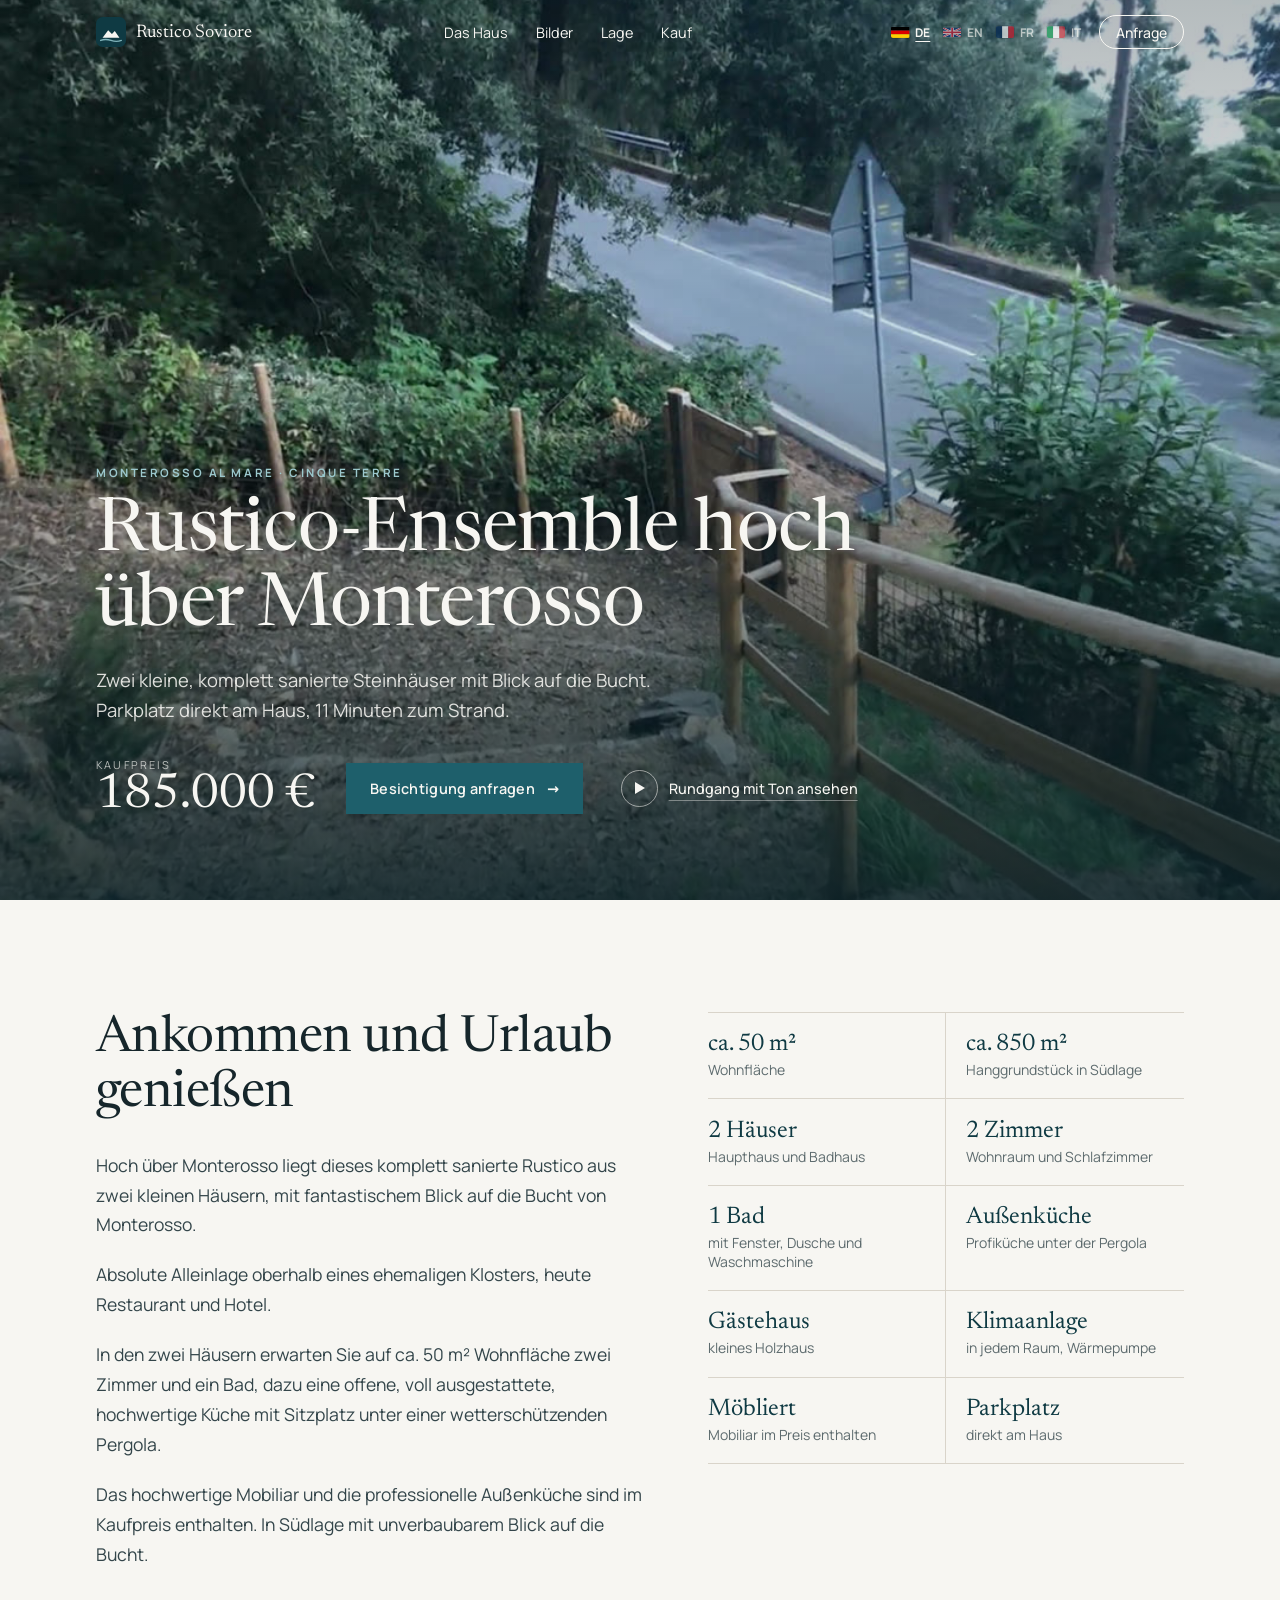
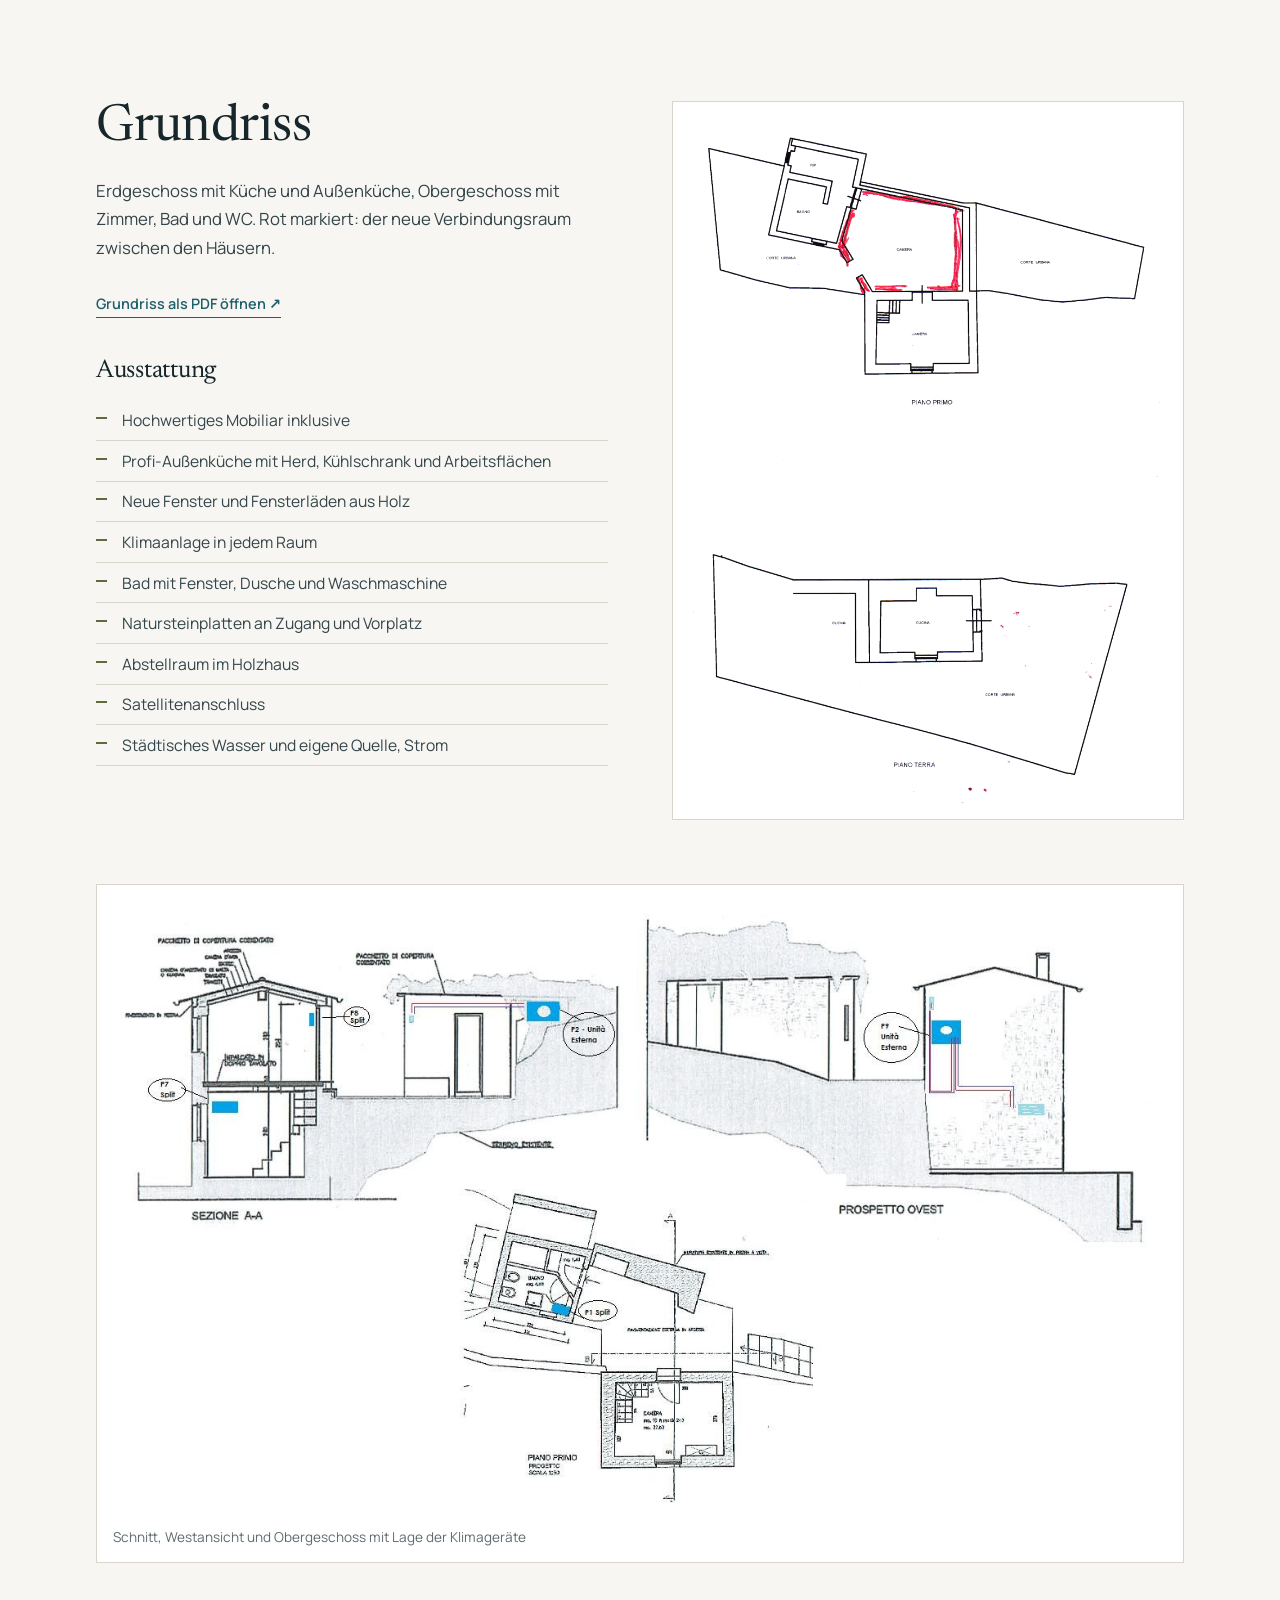
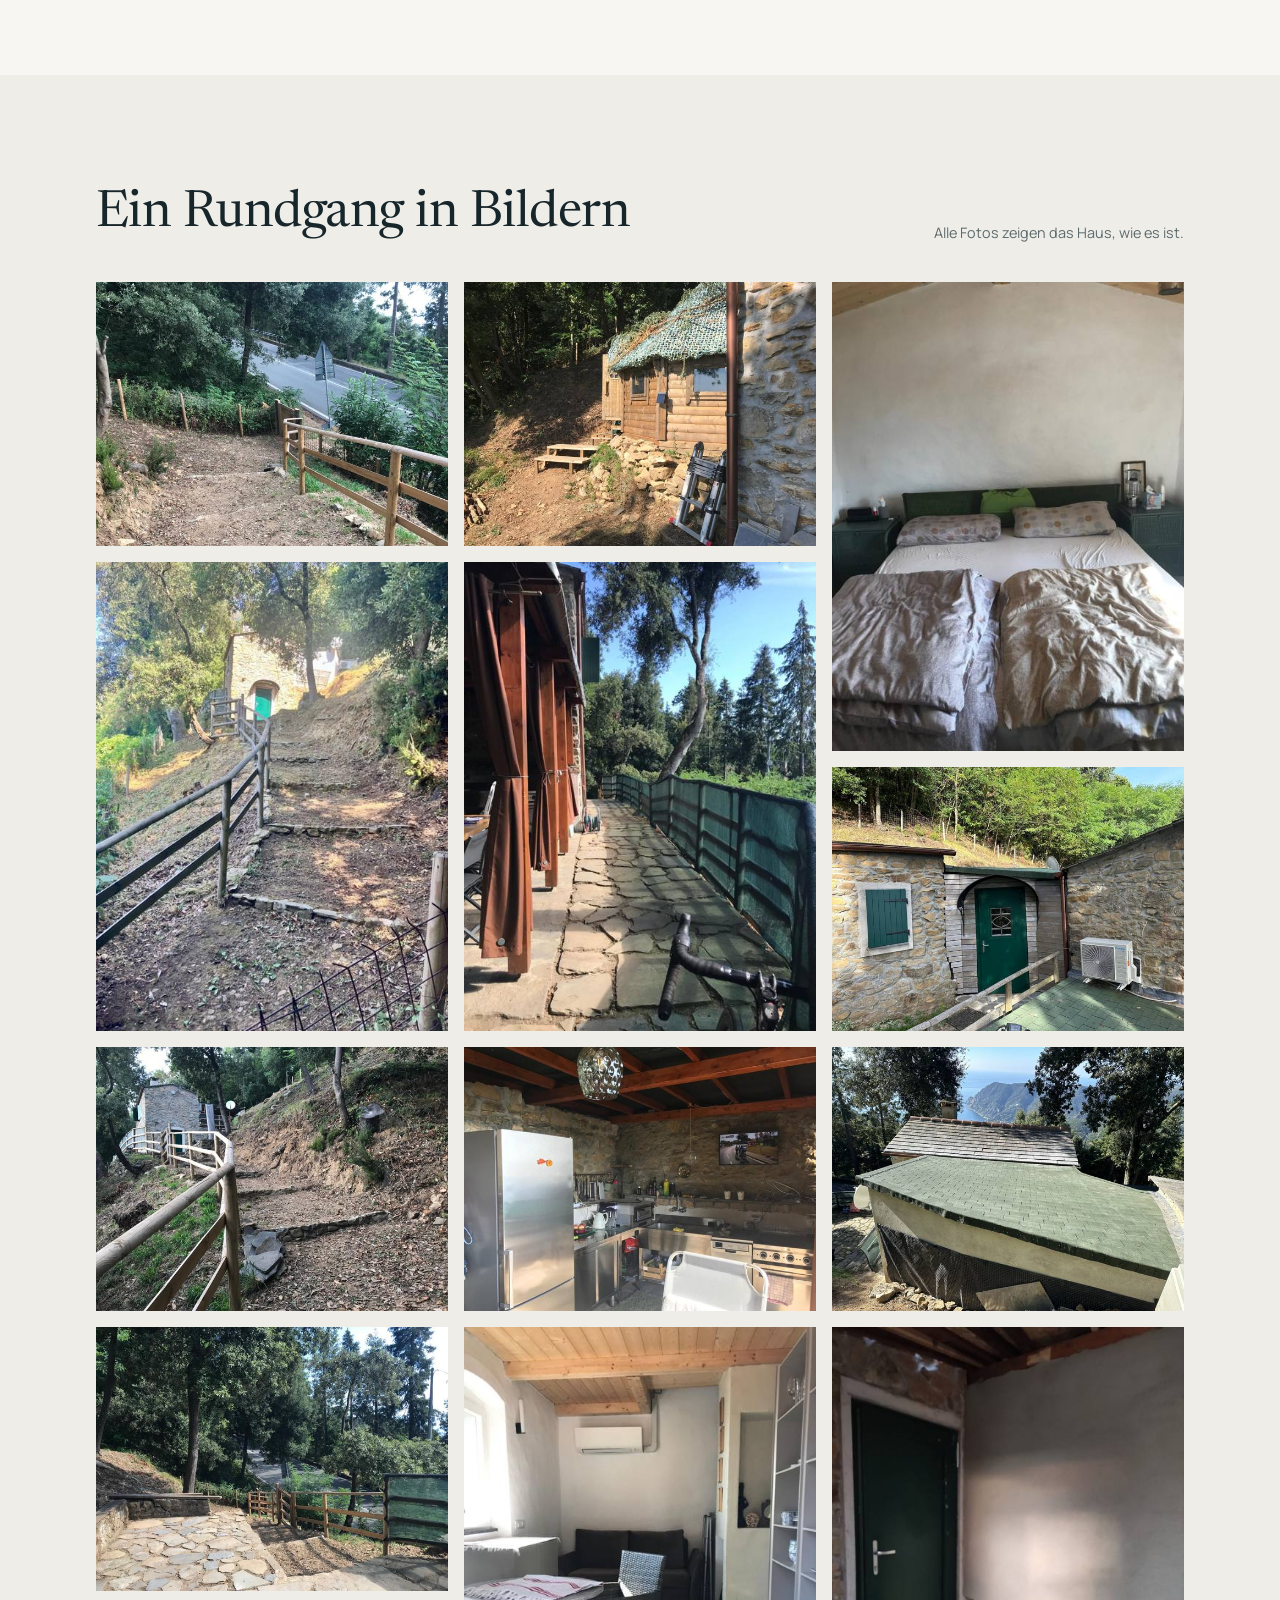
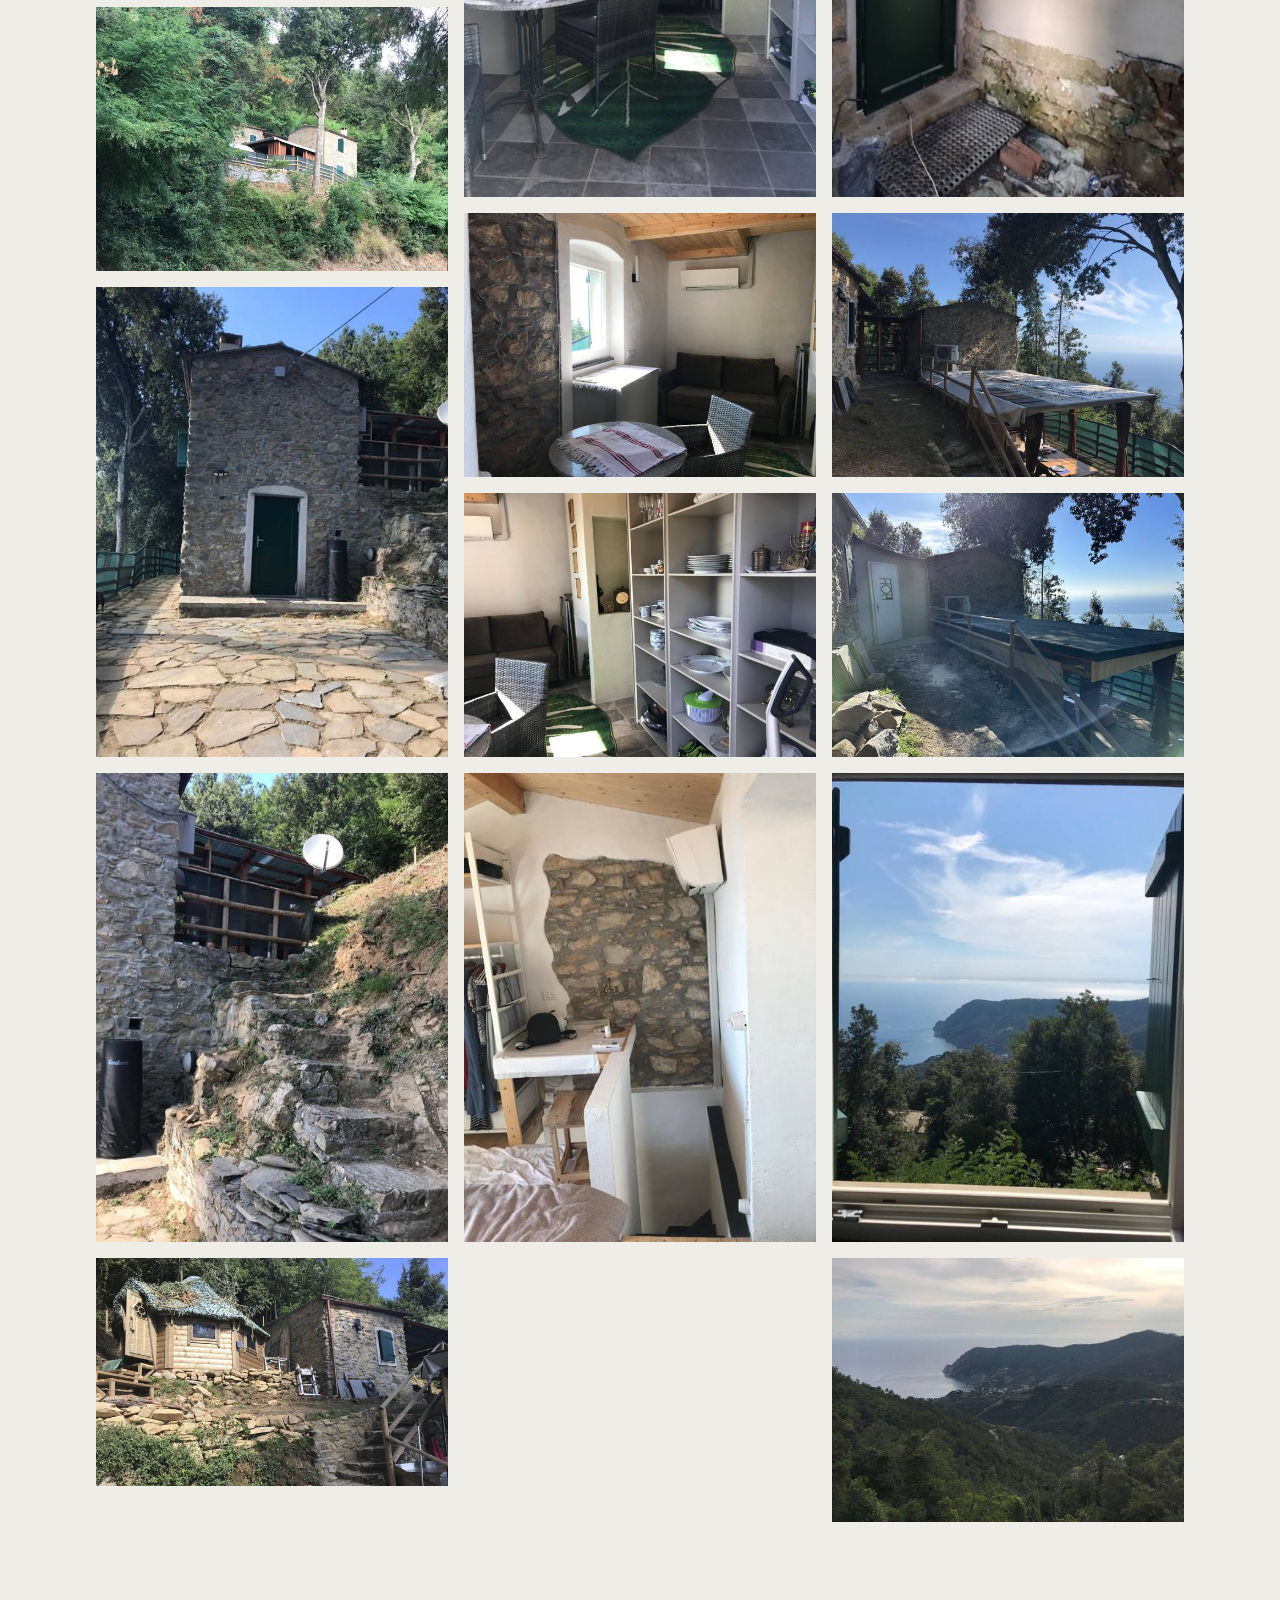
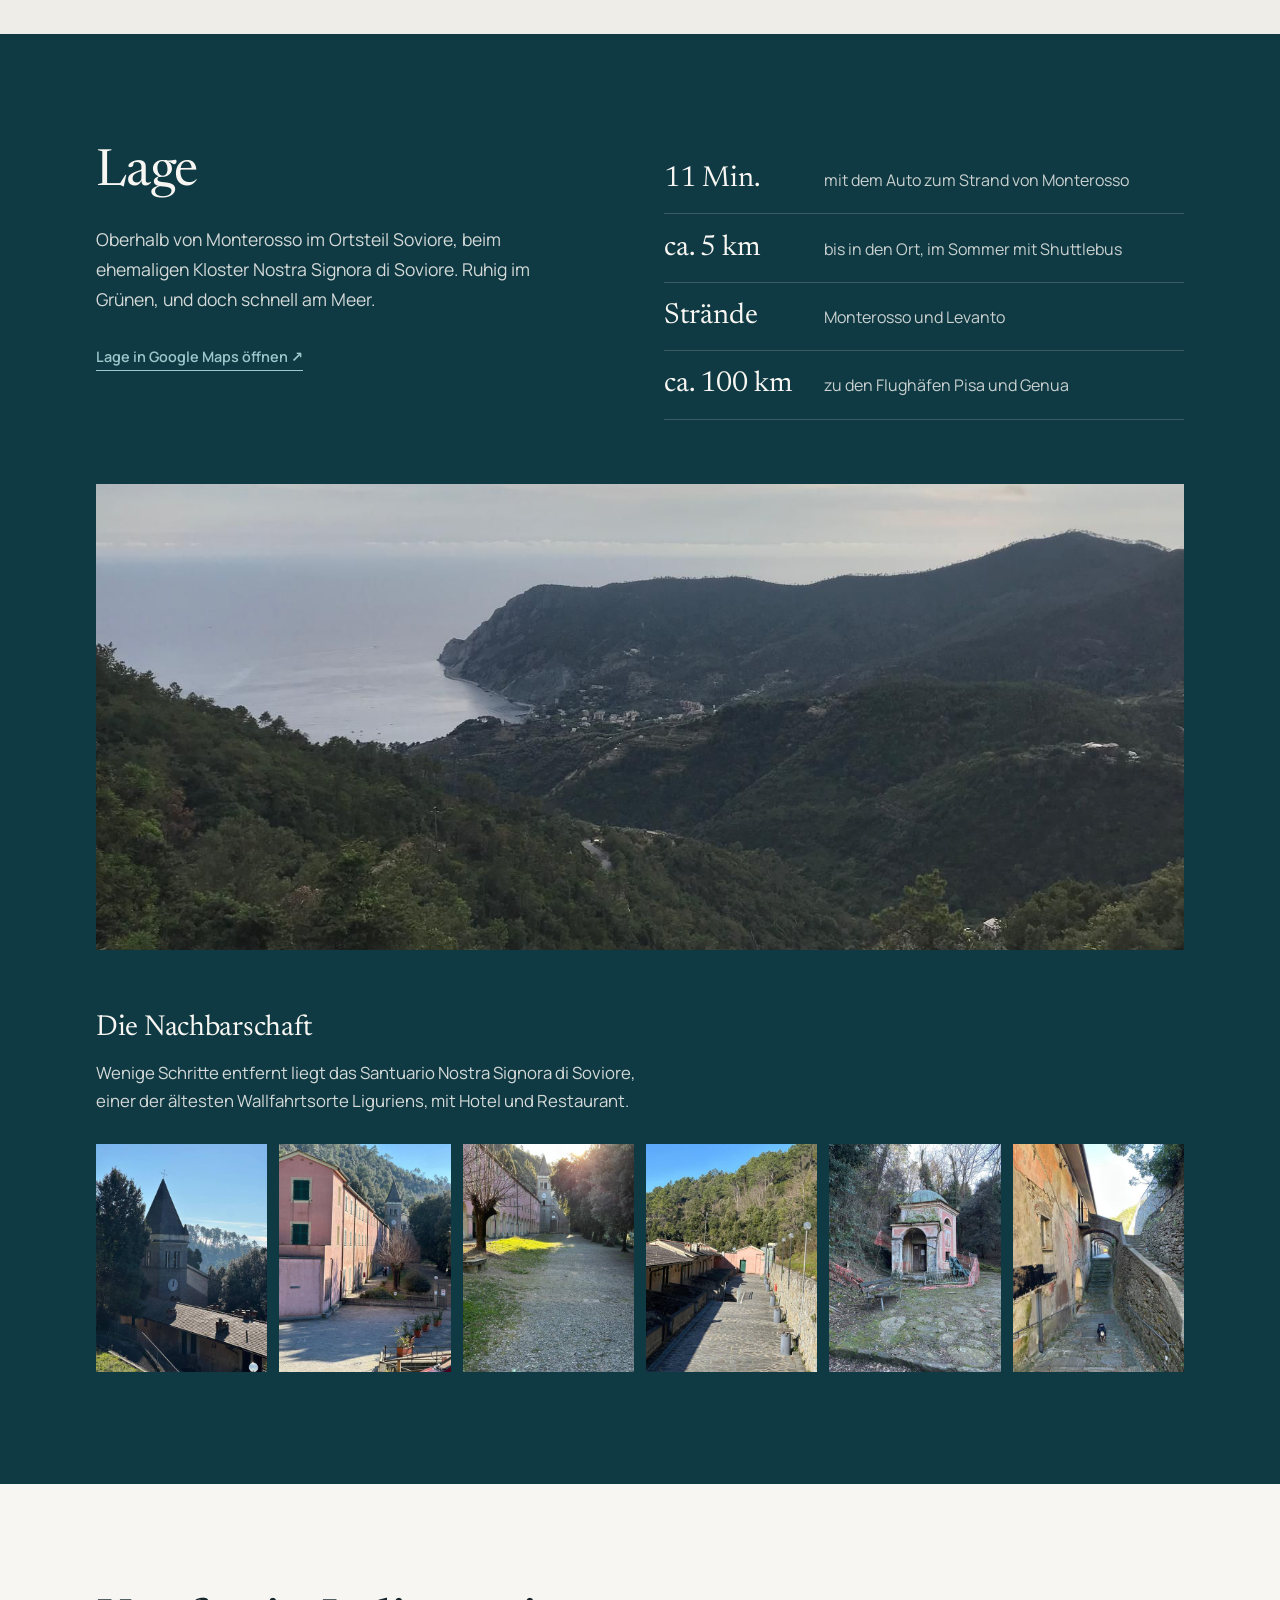
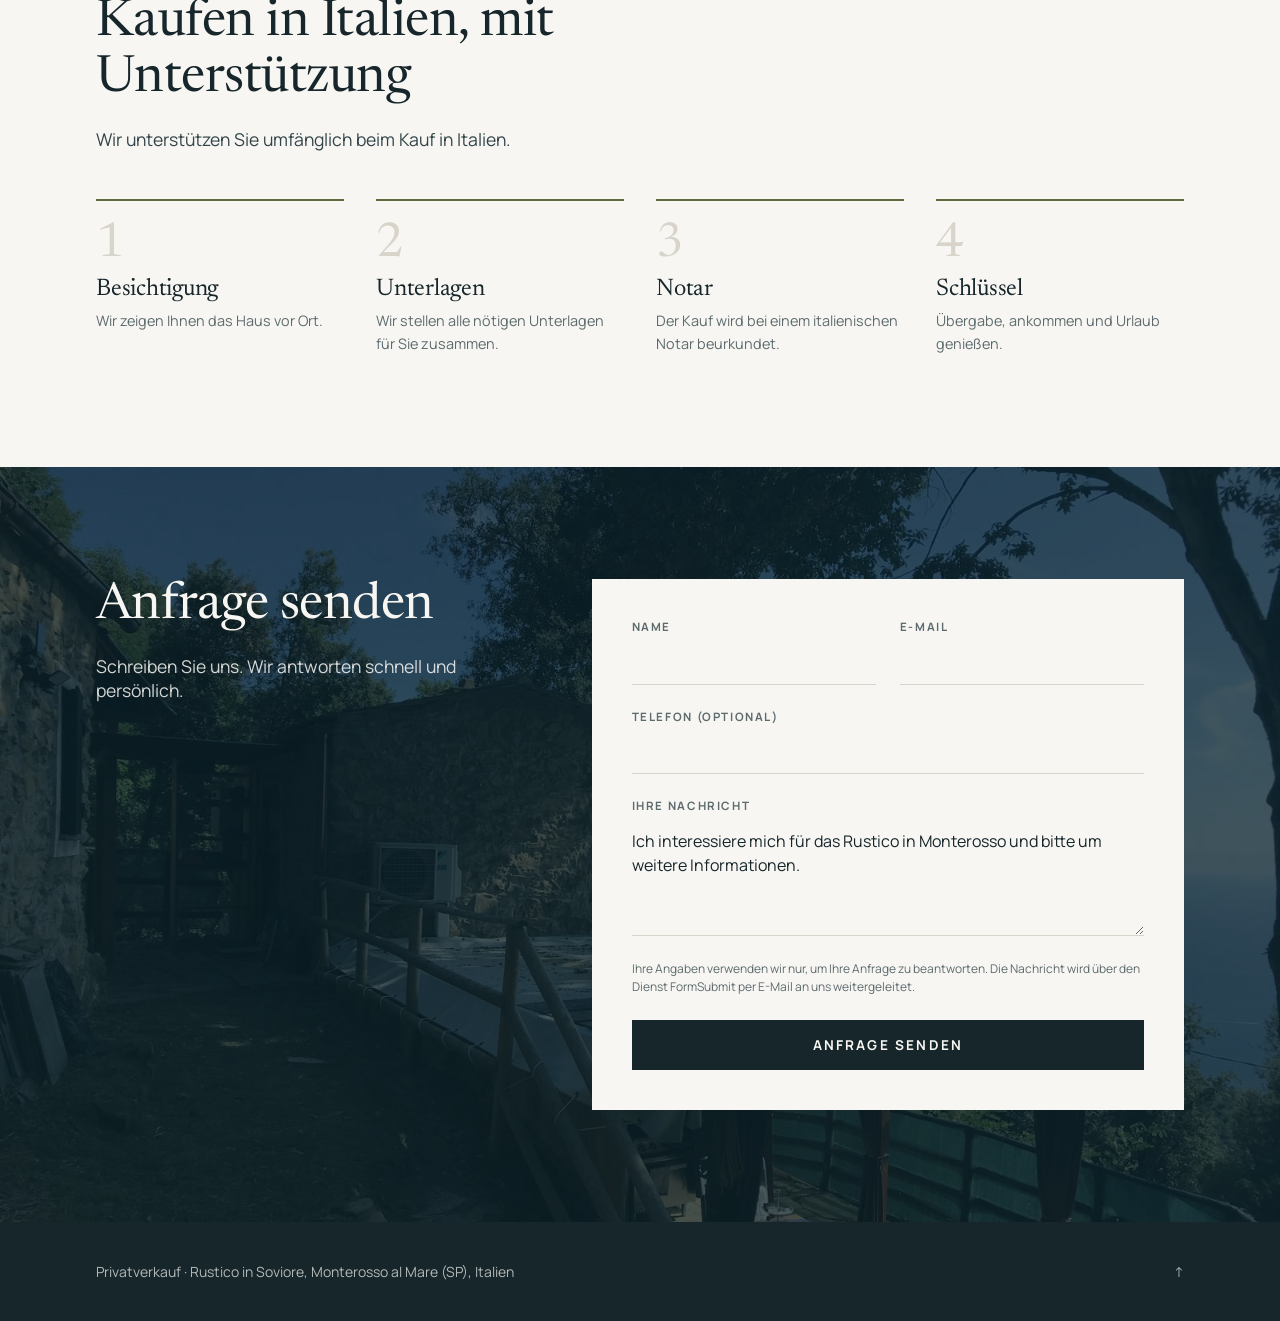
==== commit d46d5d80: "Zwei Bilder vom Verbindungsraum im Ausbau entfernt" ====
--- a/index.html
+++ b/index.html
@@ -56,7 +56,7 @@
 <section class="gallery" id="bilder">
   <div class="wrap">
     <div class="gal-head"><h2>Ein Rundgang in Bildern</h2><p>Alle Fotos zeigen das Haus, wie es ist.</p></div>
-    <div class="masonry"><button type="button" class="tile" data-i="0" aria-label="Zufahrt von der Straße mit Parkplatz"><img src="photos/t_01.jpg" alt="Zufahrt von der Straße mit Parkplatz" width="1600" height="1200" loading="lazy"><span>Zufahrt von der Straße mit Parkplatz</span></button><button type="button" class="tile" data-i="1" aria-label="Gartenweg hinauf zum Steinhaus"><img src="photos/t_02.jpg" alt="Gartenweg hinauf zum Steinhaus" width="1200" height="1600" loading="lazy"><span>Gartenweg hinauf zum Steinhaus</span></button><button type="button" class="tile" data-i="2" aria-label="Weg mit Holzgeländer"><img src="photos/t_03.jpg" alt="Weg mit Holzgeländer" width="1600" height="1200" loading="lazy"><span>Weg mit Holzgeländer</span></button><button type="button" class="tile" data-i="3" aria-label="Terrasse aus Naturstein"><img src="photos/t_04.jpg" alt="Terrasse aus Naturstein" width="1600" height="1200" loading="lazy"><span>Terrasse aus Naturstein</span></button><button type="button" class="tile" data-i="4" aria-label="Das Rustico im Grünen"><img src="photos/t_05.jpg" alt="Das Rustico im Grünen" width="1600" height="1200" loading="lazy"><span>Das Rustico im Grünen</span></button><button type="button" class="tile" data-i="5" aria-label="Haupthaus aus Naturstein"><img src="photos/t_06.jpg" alt="Haupthaus aus Naturstein" width="1200" height="1600" loading="lazy"><span>Haupthaus aus Naturstein</span></button><button type="button" class="tile" data-i="6" aria-label="Alte Steintreppe"><img src="photos/t_07.jpg" alt="Alte Steintreppe" width="1200" height="1600" loading="lazy"><span>Alte Steintreppe</span></button><button type="button" class="tile" data-i="7" aria-label="Ensemble mit Gästehaus aus Holz"><img src="photos/t_08.jpg" alt="Ensemble mit Gästehaus aus Holz" width="1600" height="1200" loading="lazy"><span>Ensemble mit Gästehaus aus Holz</span></button><button type="button" class="tile" data-i="8" aria-label="Gästehaus aus Holz"><img src="photos/t_09.jpg" alt="Gästehaus aus Holz" width="1600" height="1200" loading="lazy"><span>Gästehaus aus Holz</span></button><button type="button" class="tile" data-i="9" aria-label="Gang unter der Pergola"><img src="photos/t_10.jpg" alt="Gang unter der Pergola" width="1200" height="1600" loading="lazy"><span>Gang unter der Pergola</span></button><button type="button" class="tile" data-i="10" aria-label="Überdachte Außenküche"><img src="photos/t_11.jpg" alt="Überdachte Außenküche" width="1600" height="1200" loading="lazy"><span>Überdachte Außenküche</span></button><button type="button" class="tile" data-i="11" aria-label="Wohnraum mit Klimaanlage"><img src="photos/t_12.jpg" alt="Wohnraum mit Klimaanlage" width="1200" height="1600" loading="lazy"><span>Wohnraum mit Klimaanlage</span></button><button type="button" class="tile" data-i="12" aria-label="Wohnraum mit Fenster"><img src="photos/t_13.jpg" alt="Wohnraum mit Fenster" width="1600" height="1200" loading="lazy"><span>Wohnraum mit Fenster</span></button><button type="button" class="tile" data-i="13" aria-label="Küchenregal"><img src="photos/t_14.jpg" alt="Küchenregal" width="1600" height="1200" loading="lazy"><span>Küchenregal</span></button><button type="button" class="tile" data-i="14" aria-label="Innentreppe und Natursteinwand"><img src="photos/t_15.jpg" alt="Innentreppe und Natursteinwand" width="1200" height="1600" loading="lazy"><span>Innentreppe und Natursteinwand</span></button><button type="button" class="tile" data-i="15" aria-label="Schlafzimmer"><img src="photos/t_16.jpg" alt="Schlafzimmer" width="1200" height="1600" loading="lazy"><span>Schlafzimmer</span></button><button type="button" class="tile" data-i="16" aria-label="Badhaus"><img src="photos/t_17.jpg" alt="Badhaus" width="1600" height="1200" loading="lazy"><span>Badhaus</span></button><button type="button" class="tile" data-i="17" aria-label="Neuer Verbindungsraum von außen, mit Meerblick"><img src="photos/t_22.jpg" alt="Neuer Verbindungsraum von außen, mit Meerblick" width="1600" height="1200" loading="lazy"><span>Neuer Verbindungsraum von außen, mit Meerblick</span></button><button type="button" class="tile" data-i="18" aria-label="Neuer Verbindungsraum im Ausbau"><img src="photos/t_23.jpg" alt="Neuer Verbindungsraum im Ausbau" width="1600" height="1200" loading="lazy"><span>Neuer Verbindungsraum im Ausbau</span></button><button type="button" class="tile" data-i="19" aria-label="Neuer Verbindungsraum, Blick zur Tür"><img src="photos/t_24.jpg" alt="Neuer Verbindungsraum, Blick zur Tür" width="1600" height="1200" loading="lazy"><span>Neuer Verbindungsraum, Blick zur Tür</span></button><button type="button" class="tile" data-i="20" aria-label="Durchgang zum Verbindungsraum"><img src="photos/t_25.jpg" alt="Durchgang zum Verbindungsraum" width="1200" height="1600" loading="lazy"><span>Durchgang zum Verbindungsraum</span></button><button type="button" class="tile" data-i="21" aria-label="Pergola mit Meerblick"><img src="photos/t_18.jpg" alt="Pergola mit Meerblick" width="1600" height="1200" loading="lazy"><span>Pergola mit Meerblick</span></button><button type="button" class="tile" data-i="22" aria-label="Pergola-Gang mit Meerblick"><img src="photos/t_21.jpg" alt="Pergola-Gang mit Meerblick" width="1600" height="1200" loading="lazy"><span>Pergola-Gang mit Meerblick</span></button><button type="button" class="tile" data-i="23" aria-label="Blick aus dem Fenster aufs Meer"><img src="photos/t_19.jpg" alt="Blick aus dem Fenster aufs Meer" width="1200" height="1600" loading="lazy"><span>Blick aus dem Fenster aufs Meer</span></button><button type="button" class="tile" data-i="24" aria-label="Blick auf die Bucht von Monterosso"><img src="photos/t_20.jpg" alt="Blick auf die Bucht von Monterosso" width="1600" height="1200" loading="lazy"><span>Blick auf die Bucht von Monterosso</span></button></div>
+    <div class="masonry"><button type="button" class="tile" data-i="0" aria-label="Zufahrt von der Straße mit Parkplatz"><img src="photos/t_01.jpg" alt="Zufahrt von der Straße mit Parkplatz" width="1600" height="1200" loading="lazy"><span>Zufahrt von der Straße mit Parkplatz</span></button><button type="button" class="tile" data-i="1" aria-label="Gartenweg hinauf zum Steinhaus"><img src="photos/t_02.jpg" alt="Gartenweg hinauf zum Steinhaus" width="1200" height="1600" loading="lazy"><span>Gartenweg hinauf zum Steinhaus</span></button><button type="button" class="tile" data-i="2" aria-label="Weg mit Holzgeländer"><img src="photos/t_03.jpg" alt="Weg mit Holzgeländer" width="1600" height="1200" loading="lazy"><span>Weg mit Holzgeländer</span></button><button type="button" class="tile" data-i="3" aria-label="Terrasse aus Naturstein"><img src="photos/t_04.jpg" alt="Terrasse aus Naturstein" width="1600" height="1200" loading="lazy"><span>Terrasse aus Naturstein</span></button><button type="button" class="tile" data-i="4" aria-label="Das Rustico im Grünen"><img src="photos/t_05.jpg" alt="Das Rustico im Grünen" width="1600" height="1200" loading="lazy"><span>Das Rustico im Grünen</span></button><button type="button" class="tile" data-i="5" aria-label="Haupthaus aus Naturstein"><img src="photos/t_06.jpg" alt="Haupthaus aus Naturstein" width="1200" height="1600" loading="lazy"><span>Haupthaus aus Naturstein</span></button><button type="button" class="tile" data-i="6" aria-label="Alte Steintreppe"><img src="photos/t_07.jpg" alt="Alte Steintreppe" width="1200" height="1600" loading="lazy"><span>Alte Steintreppe</span></button><button type="button" class="tile" data-i="7" aria-label="Ensemble mit Gästehaus aus Holz"><img src="photos/t_08.jpg" alt="Ensemble mit Gästehaus aus Holz" width="1600" height="1200" loading="lazy"><span>Ensemble mit Gästehaus aus Holz</span></button><button type="button" class="tile" data-i="8" aria-label="Gästehaus aus Holz"><img src="photos/t_09.jpg" alt="Gästehaus aus Holz" width="1600" height="1200" loading="lazy"><span>Gästehaus aus Holz</span></button><button type="button" class="tile" data-i="9" aria-label="Gang unter der Pergola"><img src="photos/t_10.jpg" alt="Gang unter der Pergola" width="1200" height="1600" loading="lazy"><span>Gang unter der Pergola</span></button><button type="button" class="tile" data-i="10" aria-label="Überdachte Außenküche"><img src="photos/t_11.jpg" alt="Überdachte Außenküche" width="1600" height="1200" loading="lazy"><span>Überdachte Außenküche</span></button><button type="button" class="tile" data-i="11" aria-label="Wohnraum mit Klimaanlage"><img src="photos/t_12.jpg" alt="Wohnraum mit Klimaanlage" width="1200" height="1600" loading="lazy"><span>Wohnraum mit Klimaanlage</span></button><button type="button" class="tile" data-i="12" aria-label="Wohnraum mit Fenster"><img src="photos/t_13.jpg" alt="Wohnraum mit Fenster" width="1600" height="1200" loading="lazy"><span>Wohnraum mit Fenster</span></button><button type="button" class="tile" data-i="13" aria-label="Küchenregal"><img src="photos/t_14.jpg" alt="Küchenregal" width="1600" height="1200" loading="lazy"><span>Küchenregal</span></button><button type="button" class="tile" data-i="14" aria-label="Innentreppe und Natursteinwand"><img src="photos/t_15.jpg" alt="Innentreppe und Natursteinwand" width="1200" height="1600" loading="lazy"><span>Innentreppe und Natursteinwand</span></button><button type="button" class="tile" data-i="15" aria-label="Schlafzimmer"><img src="photos/t_16.jpg" alt="Schlafzimmer" width="1200" height="1600" loading="lazy"><span>Schlafzimmer</span></button><button type="button" class="tile" data-i="16" aria-label="Badhaus"><img src="photos/t_17.jpg" alt="Badhaus" width="1600" height="1200" loading="lazy"><span>Badhaus</span></button><button type="button" class="tile" data-i="17" aria-label="Neuer Verbindungsraum von außen, mit Meerblick"><img src="photos/t_22.jpg" alt="Neuer Verbindungsraum von außen, mit Meerblick" width="1600" height="1200" loading="lazy"><span>Neuer Verbindungsraum von außen, mit Meerblick</span></button><button type="button" class="tile" data-i="18" aria-label="Durchgang zum Verbindungsraum"><img src="photos/t_25.jpg" alt="Durchgang zum Verbindungsraum" width="1200" height="1600" loading="lazy"><span>Durchgang zum Verbindungsraum</span></button><button type="button" class="tile" data-i="19" aria-label="Pergola mit Meerblick"><img src="photos/t_18.jpg" alt="Pergola mit Meerblick" width="1600" height="1200" loading="lazy"><span>Pergola mit Meerblick</span></button><button type="button" class="tile" data-i="20" aria-label="Pergola-Gang mit Meerblick"><img src="photos/t_21.jpg" alt="Pergola-Gang mit Meerblick" width="1600" height="1200" loading="lazy"><span>Pergola-Gang mit Meerblick</span></button><button type="button" class="tile" data-i="21" aria-label="Blick aus dem Fenster aufs Meer"><img src="photos/t_19.jpg" alt="Blick aus dem Fenster aufs Meer" width="1200" height="1600" loading="lazy"><span>Blick aus dem Fenster aufs Meer</span></button><button type="button" class="tile" data-i="22" aria-label="Blick auf die Bucht von Monterosso"><img src="photos/t_20.jpg" alt="Blick auf die Bucht von Monterosso" width="1600" height="1200" loading="lazy"><span>Blick auf die Bucht von Monterosso</span></button></div>
   </div>
 </section>
 
@@ -66,7 +66,7 @@
     <ul class="dist"><li><span>11 Min.</span><span>mit dem Auto zum Strand von Monterosso</span></li><li><span>ca. 5 km</span><span>bis in den Ort, im Sommer mit Shuttlebus</span></li><li><span>Strände</span><span>Monterosso und Levanto</span></li><li><span>ca. 100 km</span><span>zu den Flughäfen Pisa und Genua</span></li></ul>
   </div>
   <div class="wrap"><img class="wide" src="photos/20.jpg" alt="Blick auf die Bucht von Monterosso" loading="lazy" width="1600" height="1200"></div>
-  <div class="wrap area"><h3>Die Nachbarschaft</h3><p>Wenige Schritte entfernt liegt das Santuario Nostra Signora di Soviore, einer der ältesten Wallfahrtsorte Liguriens, mit Hotel und Restaurant.</p><div class="area-grid"><button type="button" class="tile" data-i="25" aria-label="Kirchturm des Santuario di Soviore"><img src="photos/t_26.jpg" alt="Kirchturm des Santuario di Soviore" width="1200" height="1600" loading="lazy"><span>Kirchturm des Santuario di Soviore</span></button><button type="button" class="tile" data-i="26" aria-label="Das ehemalige Kloster, heute Hotel und Restaurant"><img src="photos/t_27.jpg" alt="Das ehemalige Kloster, heute Hotel und Restaurant" width="1200" height="1600" loading="lazy"><span>Das ehemalige Kloster, heute Hotel und Restaurant</span></button><button type="button" class="tile" data-i="27" aria-label="Allee zum Santuario"><img src="photos/t_28.jpg" alt="Allee zum Santuario" width="1200" height="1600" loading="lazy"><span>Allee zum Santuario</span></button><button type="button" class="tile" data-i="28" aria-label="Gepflasterter Weg beim Kloster"><img src="photos/t_29.jpg" alt="Gepflasterter Weg beim Kloster" width="1200" height="1600" loading="lazy"><span>Gepflasterter Weg beim Kloster</span></button><button type="button" class="tile" data-i="29" aria-label="Kleine Kapelle in der Nähe"><img src="photos/t_30.jpg" alt="Kleine Kapelle in der Nähe" width="1200" height="1600" loading="lazy"><span>Kleine Kapelle in der Nähe</span></button><button type="button" class="tile" data-i="30" aria-label="Gasse mit Treppe am Kloster"><img src="photos/t_31.jpg" alt="Gasse mit Treppe am Kloster" width="1200" height="1600" loading="lazy"><span>Gasse mit Treppe am Kloster</span></button></div></div>
+  <div class="wrap area"><h3>Die Nachbarschaft</h3><p>Wenige Schritte entfernt liegt das Santuario Nostra Signora di Soviore, einer der ältesten Wallfahrtsorte Liguriens, mit Hotel und Restaurant.</p><div class="area-grid"><button type="button" class="tile" data-i="23" aria-label="Kirchturm des Santuario di Soviore"><img src="photos/t_26.jpg" alt="Kirchturm des Santuario di Soviore" width="1200" height="1600" loading="lazy"><span>Kirchturm des Santuario di Soviore</span></button><button type="button" class="tile" data-i="24" aria-label="Das ehemalige Kloster, heute Hotel und Restaurant"><img src="photos/t_27.jpg" alt="Das ehemalige Kloster, heute Hotel und Restaurant" width="1200" height="1600" loading="lazy"><span>Das ehemalige Kloster, heute Hotel und Restaurant</span></button><button type="button" class="tile" data-i="25" aria-label="Allee zum Santuario"><img src="photos/t_28.jpg" alt="Allee zum Santuario" width="1200" height="1600" loading="lazy"><span>Allee zum Santuario</span></button><button type="button" class="tile" data-i="26" aria-label="Gepflasterter Weg beim Kloster"><img src="photos/t_29.jpg" alt="Gepflasterter Weg beim Kloster" width="1200" height="1600" loading="lazy"><span>Gepflasterter Weg beim Kloster</span></button><button type="button" class="tile" data-i="27" aria-label="Kleine Kapelle in der Nähe"><img src="photos/t_30.jpg" alt="Kleine Kapelle in der Nähe" width="1200" height="1600" loading="lazy"><span>Kleine Kapelle in der Nähe</span></button><button type="button" class="tile" data-i="28" aria-label="Gasse mit Treppe am Kloster"><img src="photos/t_31.jpg" alt="Gasse mit Treppe am Kloster" width="1200" height="1600" loading="lazy"><span>Gasse mit Treppe am Kloster</span></button></div></div>
 </section>
 
 <section class="buy wrap" id="kauf">
@@ -103,7 +103,7 @@
   <div class="lb-top"><span id="lbCap"></span><button type="button" class="close" data-close>Schließen ✕</button></div>
   <div class="lb-stage"><button type="button" class="nav prev" aria-label="‹">‹</button><img id="lbImg" alt=""><button type="button" class="nav next" aria-label="›">›</button></div>
 </div>
-<script>window.PHOTOS=[{"src": "photos/01.jpg", "alt": "Zufahrt von der Straße mit Parkplatz"}, {"src": "photos/02.jpg", "alt": "Gartenweg hinauf zum Steinhaus"}, {"src": "photos/03.jpg", "alt": "Weg mit Holzgeländer"}, {"src": "photos/04.jpg", "alt": "Terrasse aus Naturstein"}, {"src": "photos/05.jpg", "alt": "Das Rustico im Grünen"}, {"src": "photos/06.jpg", "alt": "Haupthaus aus Naturstein"}, {"src": "photos/07.jpg", "alt": "Alte Steintreppe"}, {"src": "photos/08.jpg", "alt": "Ensemble mit Gästehaus aus Holz"}, {"src": "photos/09.jpg", "alt": "Gästehaus aus Holz"}, {"src": "photos/10.jpg", "alt": "Gang unter der Pergola"}, {"src": "photos/11.jpg", "alt": "Überdachte Außenküche"}, {"src": "photos/12.jpg", "alt": "Wohnraum mit Klimaanlage"}, {"src": "photos/13.jpg", "alt": "Wohnraum mit Fenster"}, {"src": "photos/14.jpg", "alt": "Küchenregal"}, {"src": "photos/15.jpg", "alt": "Innentreppe und Natursteinwand"}, {"src": "photos/16.jpg", "alt": "Schlafzimmer"}, {"src": "photos/17.jpg", "alt": "Badhaus"}, {"src": "photos/22.jpg", "alt": "Neuer Verbindungsraum von außen, mit Meerblick"}, {"src": "photos/23.jpg", "alt": "Neuer Verbindungsraum im Ausbau"}, {"src": "photos/24.jpg", "alt": "Neuer Verbindungsraum, Blick zur Tür"}, {"src": "photos/25.jpg", "alt": "Durchgang zum Verbindungsraum"}, {"src": "photos/18.jpg", "alt": "Pergola mit Meerblick"}, {"src": "photos/21.jpg", "alt": "Pergola-Gang mit Meerblick"}, {"src": "photos/19.jpg", "alt": "Blick aus dem Fenster aufs Meer"}, {"src": "photos/20.jpg", "alt": "Blick auf die Bucht von Monterosso"}, {"src": "photos/26.jpg", "alt": "Kirchturm des Santuario di Soviore"}, {"src": "photos/27.jpg", "alt": "Das ehemalige Kloster, heute Hotel und Restaurant"}, {"src": "photos/28.jpg", "alt": "Allee zum Santuario"}, {"src": "photos/29.jpg", "alt": "Gepflasterter Weg beim Kloster"}, {"src": "photos/30.jpg", "alt": "Kleine Kapelle in der Nähe"}, {"src": "photos/31.jpg", "alt": "Gasse mit Treppe am Kloster"}];window.FORM_ENDPOINT="https://formsubmit.co/ajax/mb@brandmonks.de";window.LANG="de";</script>
+<script>window.PHOTOS=[{"src": "photos/01.jpg", "alt": "Zufahrt von der Straße mit Parkplatz"}, {"src": "photos/02.jpg", "alt": "Gartenweg hinauf zum Steinhaus"}, {"src": "photos/03.jpg", "alt": "Weg mit Holzgeländer"}, {"src": "photos/04.jpg", "alt": "Terrasse aus Naturstein"}, {"src": "photos/05.jpg", "alt": "Das Rustico im Grünen"}, {"src": "photos/06.jpg", "alt": "Haupthaus aus Naturstein"}, {"src": "photos/07.jpg", "alt": "Alte Steintreppe"}, {"src": "photos/08.jpg", "alt": "Ensemble mit Gästehaus aus Holz"}, {"src": "photos/09.jpg", "alt": "Gästehaus aus Holz"}, {"src": "photos/10.jpg", "alt": "Gang unter der Pergola"}, {"src": "photos/11.jpg", "alt": "Überdachte Außenküche"}, {"src": "photos/12.jpg", "alt": "Wohnraum mit Klimaanlage"}, {"src": "photos/13.jpg", "alt": "Wohnraum mit Fenster"}, {"src": "photos/14.jpg", "alt": "Küchenregal"}, {"src": "photos/15.jpg", "alt": "Innentreppe und Natursteinwand"}, {"src": "photos/16.jpg", "alt": "Schlafzimmer"}, {"src": "photos/17.jpg", "alt": "Badhaus"}, {"src": "photos/22.jpg", "alt": "Neuer Verbindungsraum von außen, mit Meerblick"}, {"src": "photos/25.jpg", "alt": "Durchgang zum Verbindungsraum"}, {"src": "photos/18.jpg", "alt": "Pergola mit Meerblick"}, {"src": "photos/21.jpg", "alt": "Pergola-Gang mit Meerblick"}, {"src": "photos/19.jpg", "alt": "Blick aus dem Fenster aufs Meer"}, {"src": "photos/20.jpg", "alt": "Blick auf die Bucht von Monterosso"}, {"src": "photos/26.jpg", "alt": "Kirchturm des Santuario di Soviore"}, {"src": "photos/27.jpg", "alt": "Das ehemalige Kloster, heute Hotel und Restaurant"}, {"src": "photos/28.jpg", "alt": "Allee zum Santuario"}, {"src": "photos/29.jpg", "alt": "Gepflasterter Weg beim Kloster"}, {"src": "photos/30.jpg", "alt": "Kleine Kapelle in der Nähe"}, {"src": "photos/31.jpg", "alt": "Gasse mit Treppe am Kloster"}];window.FORM_ENDPOINT="https://formsubmit.co/ajax/mb@brandmonks.de";window.LANG="de";</script>
 <script src="app.js" defer></script>
 </body>
 </html>
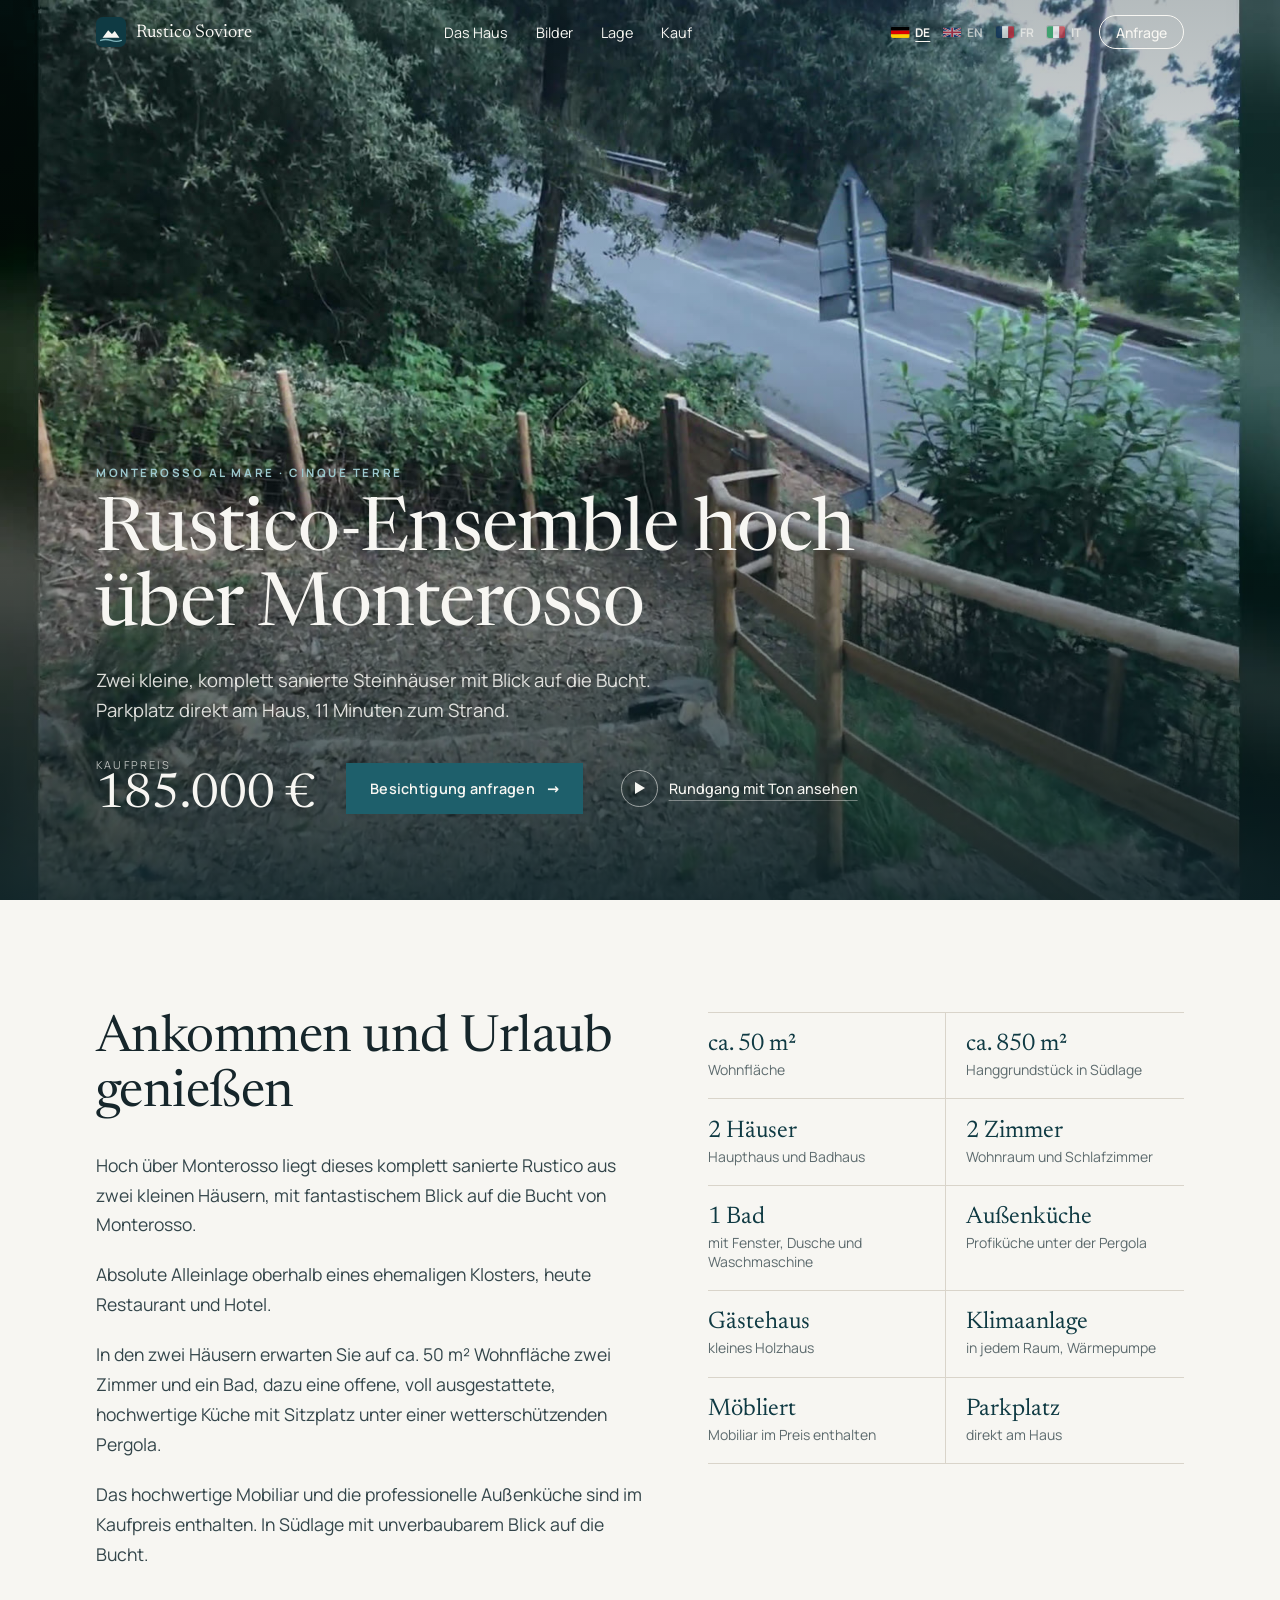
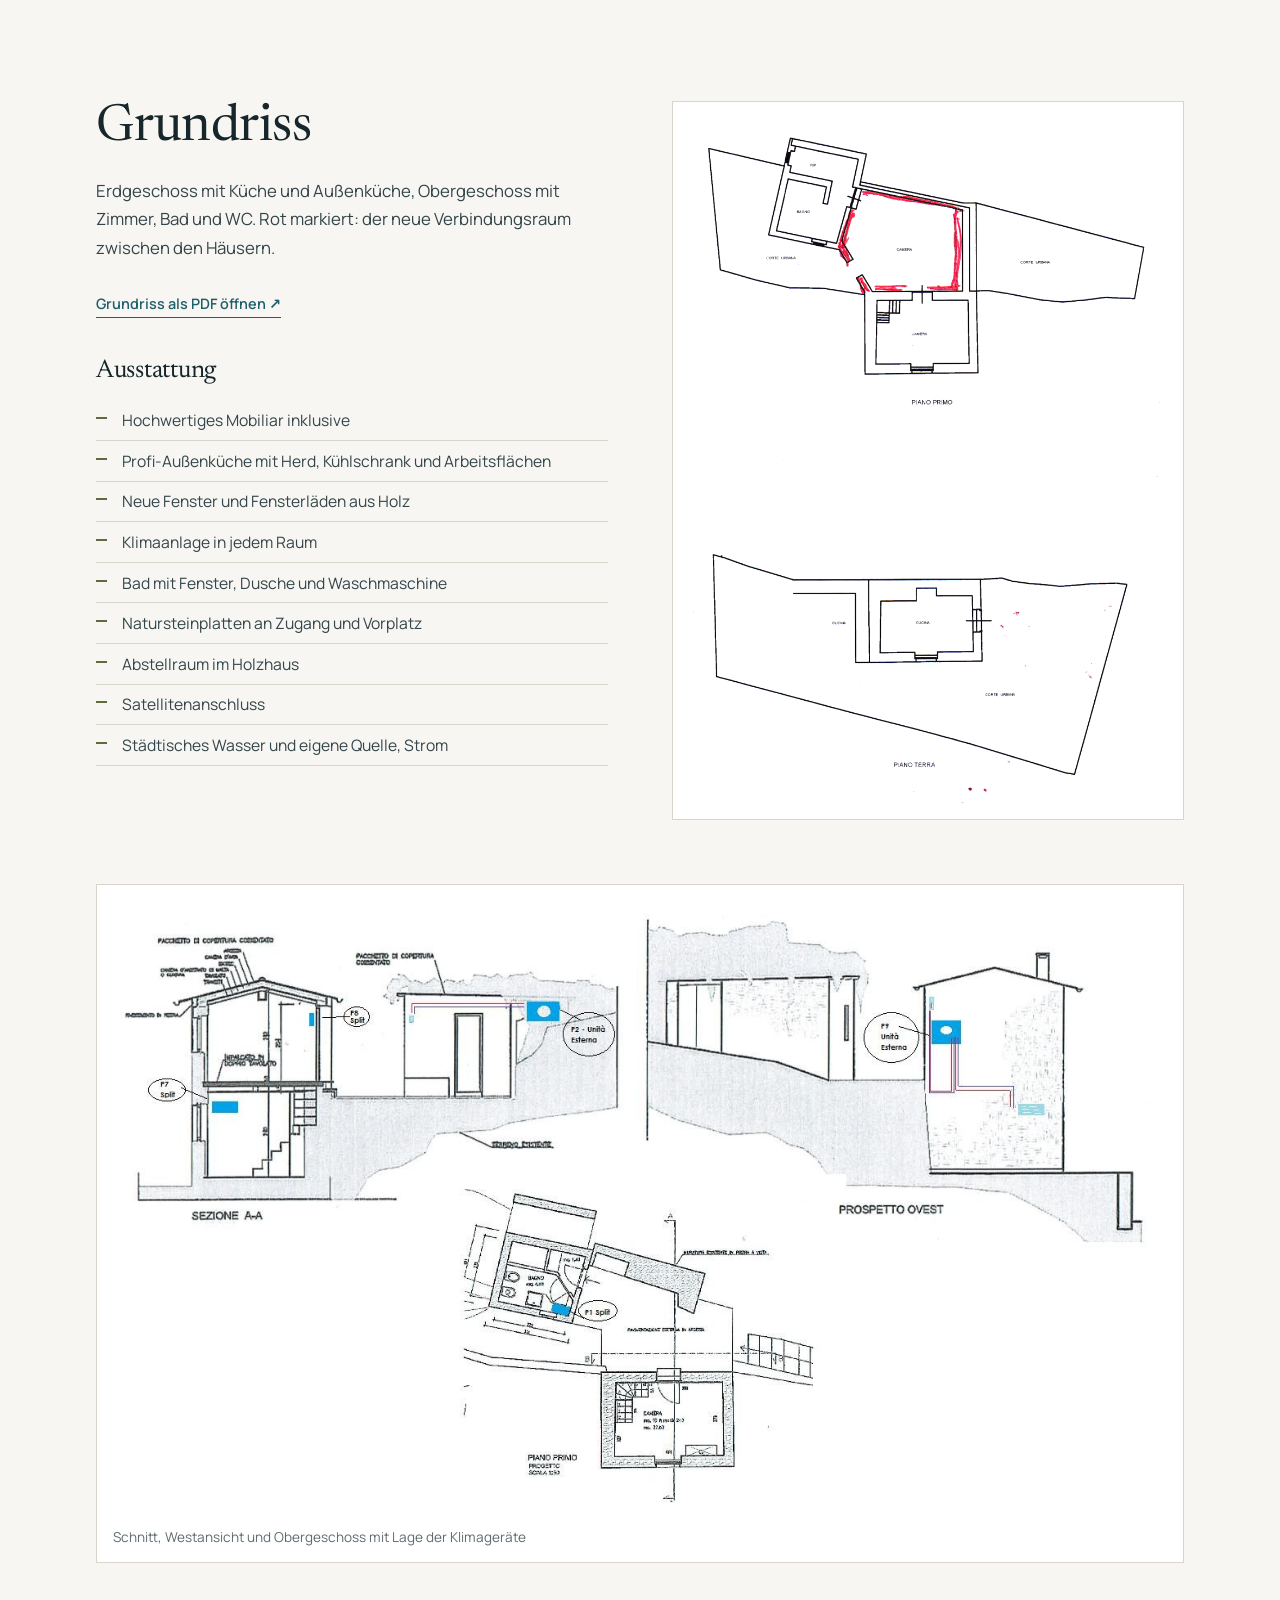
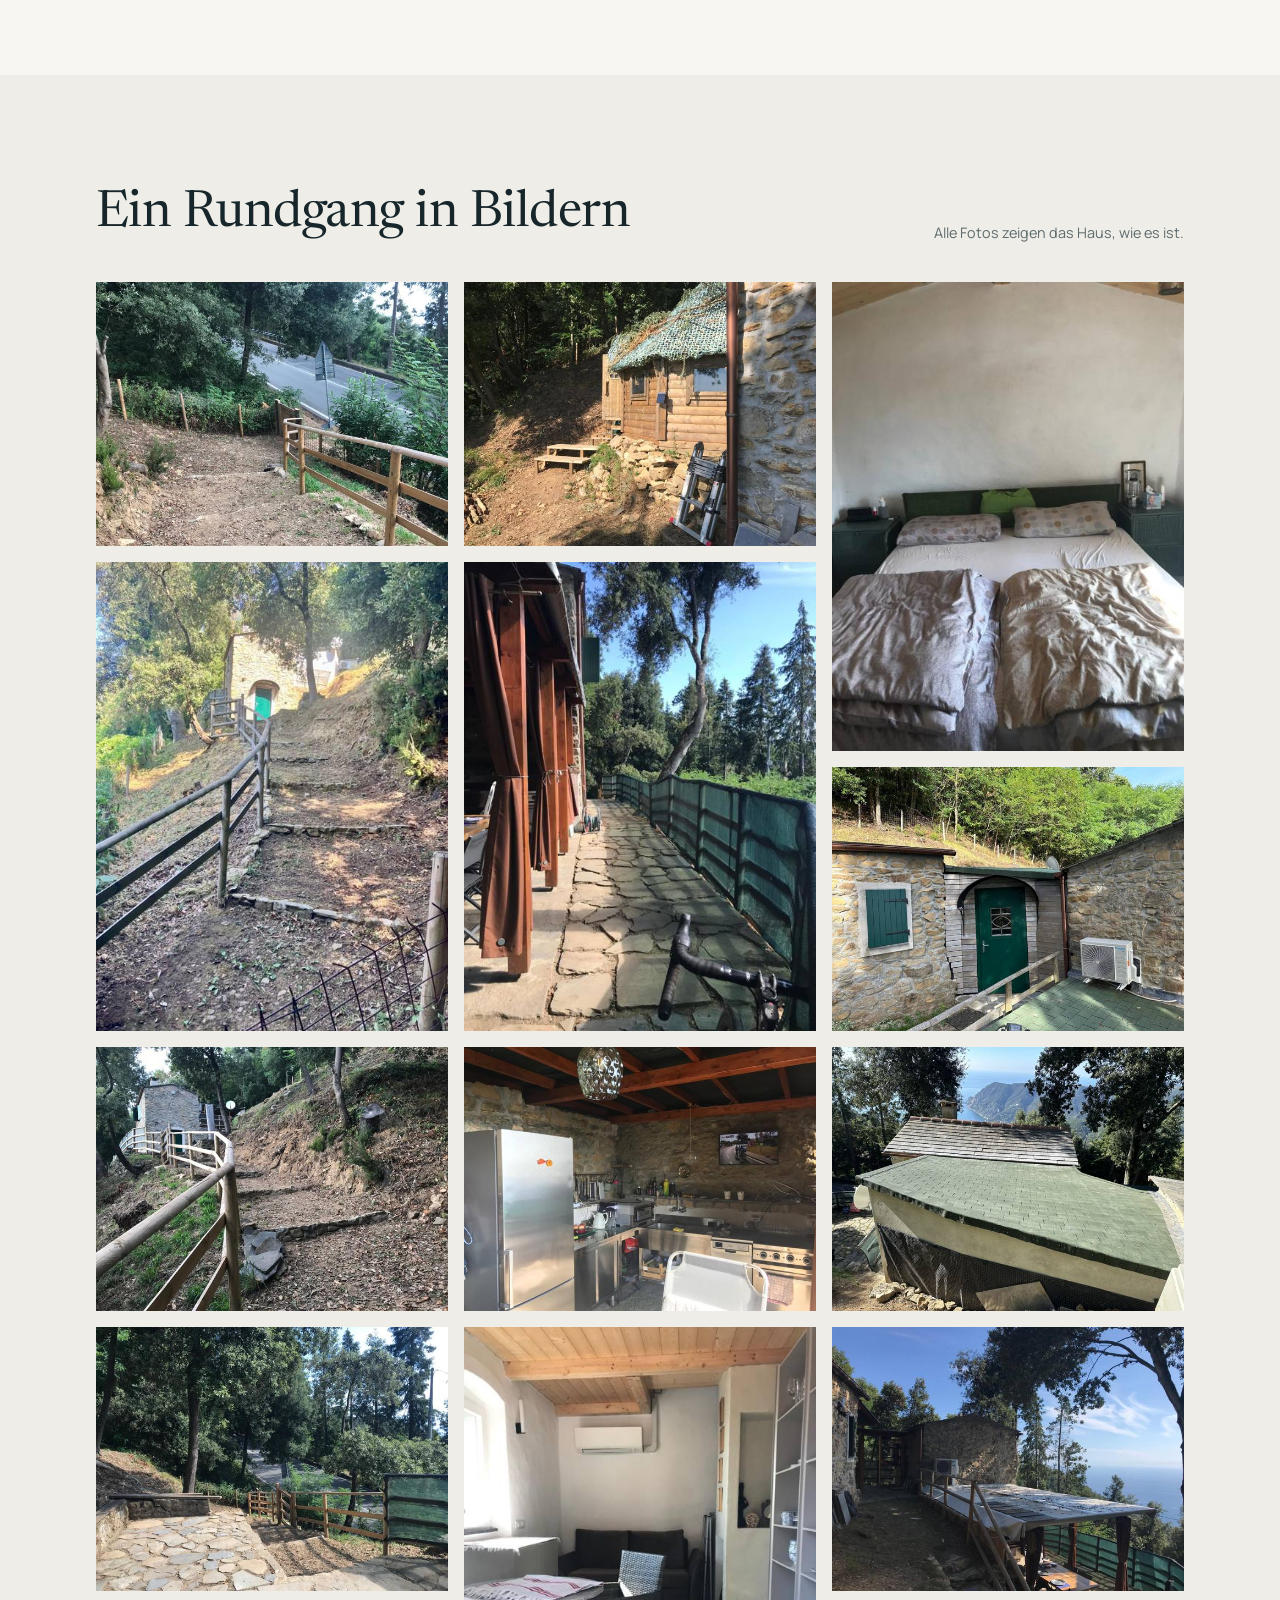
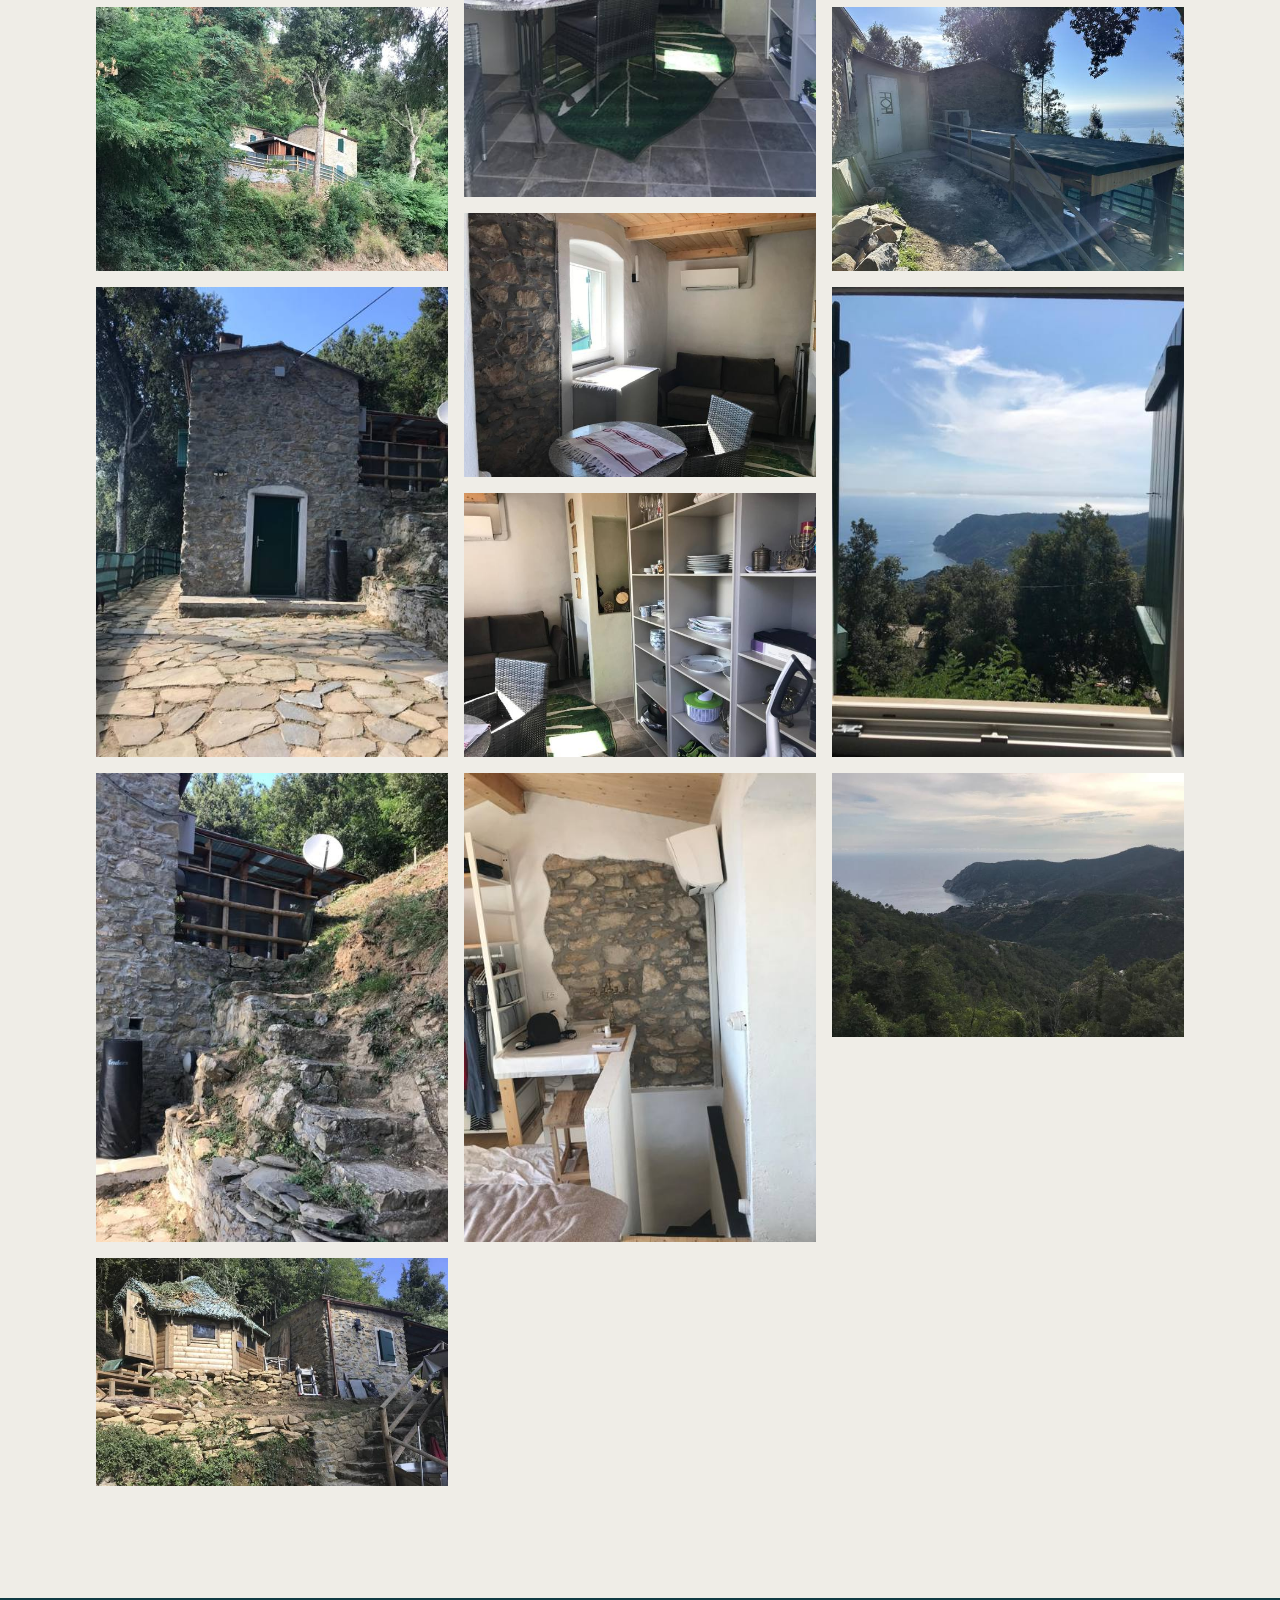
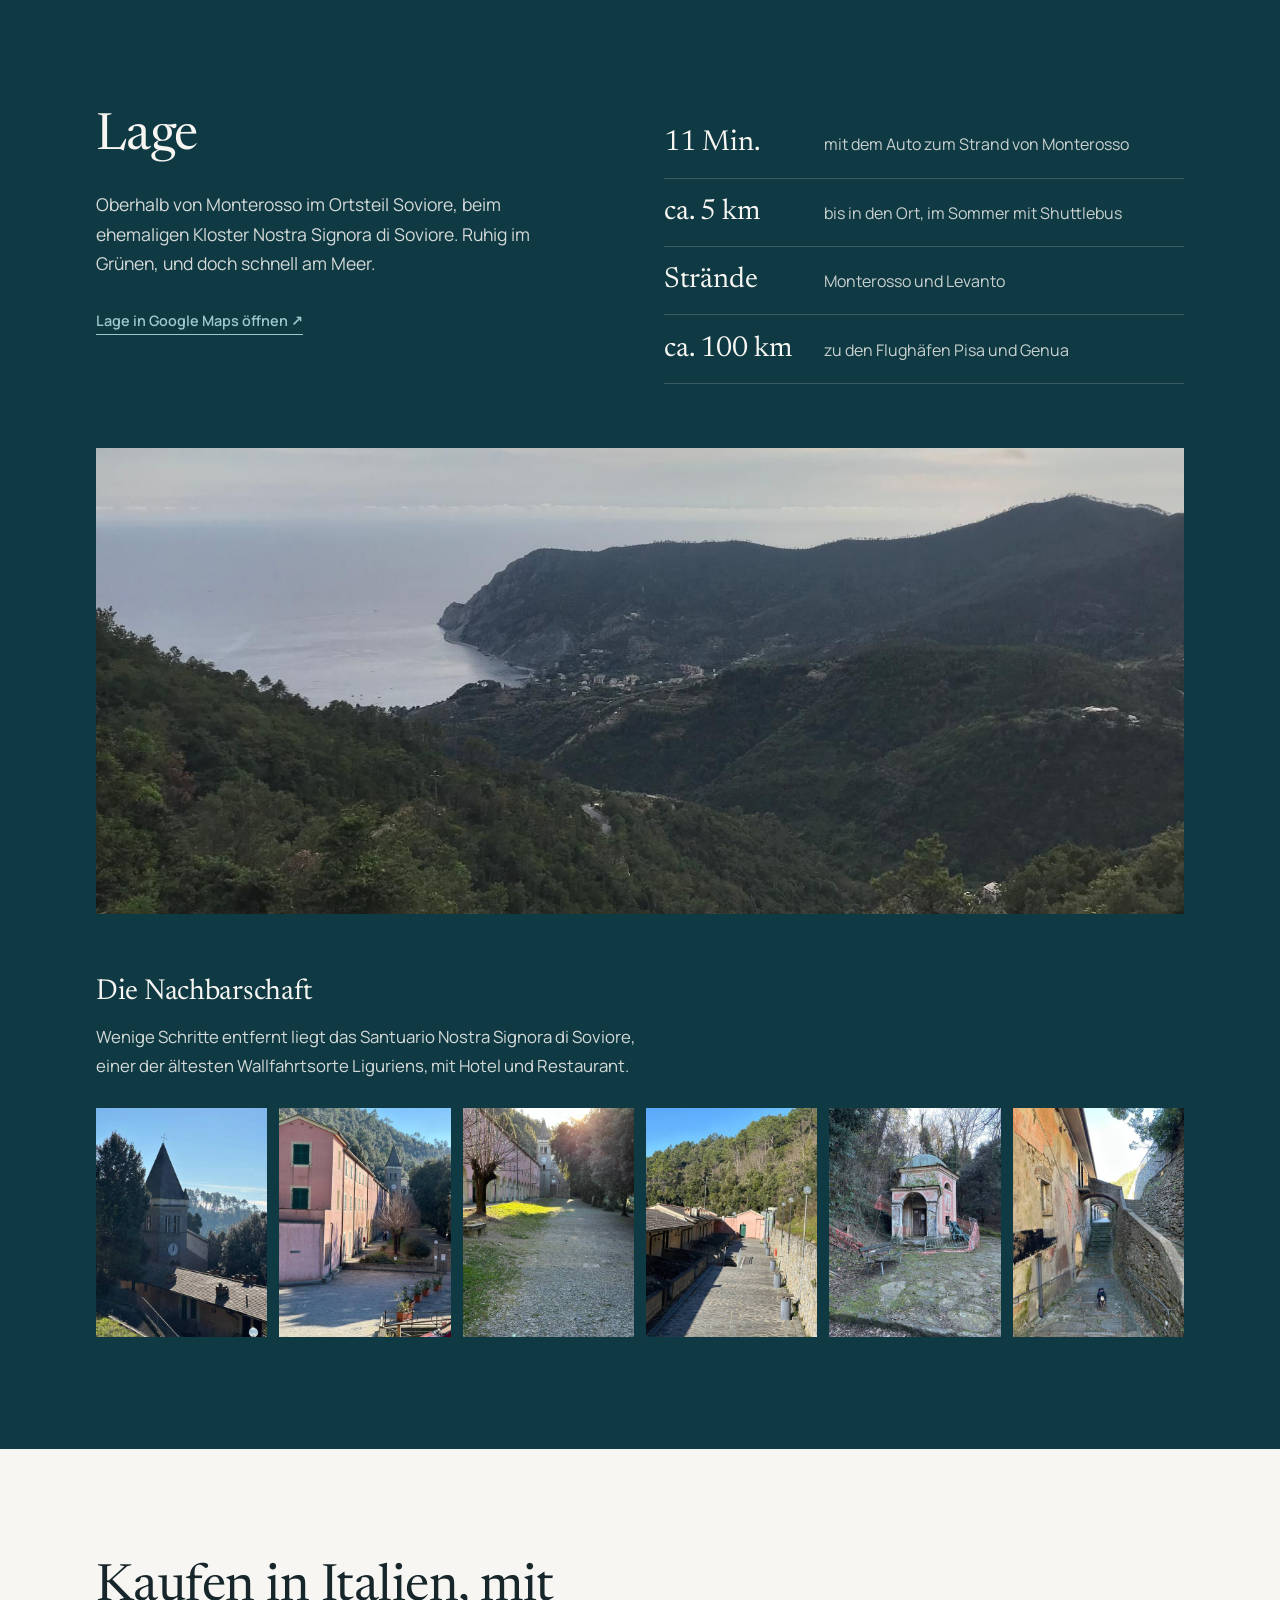
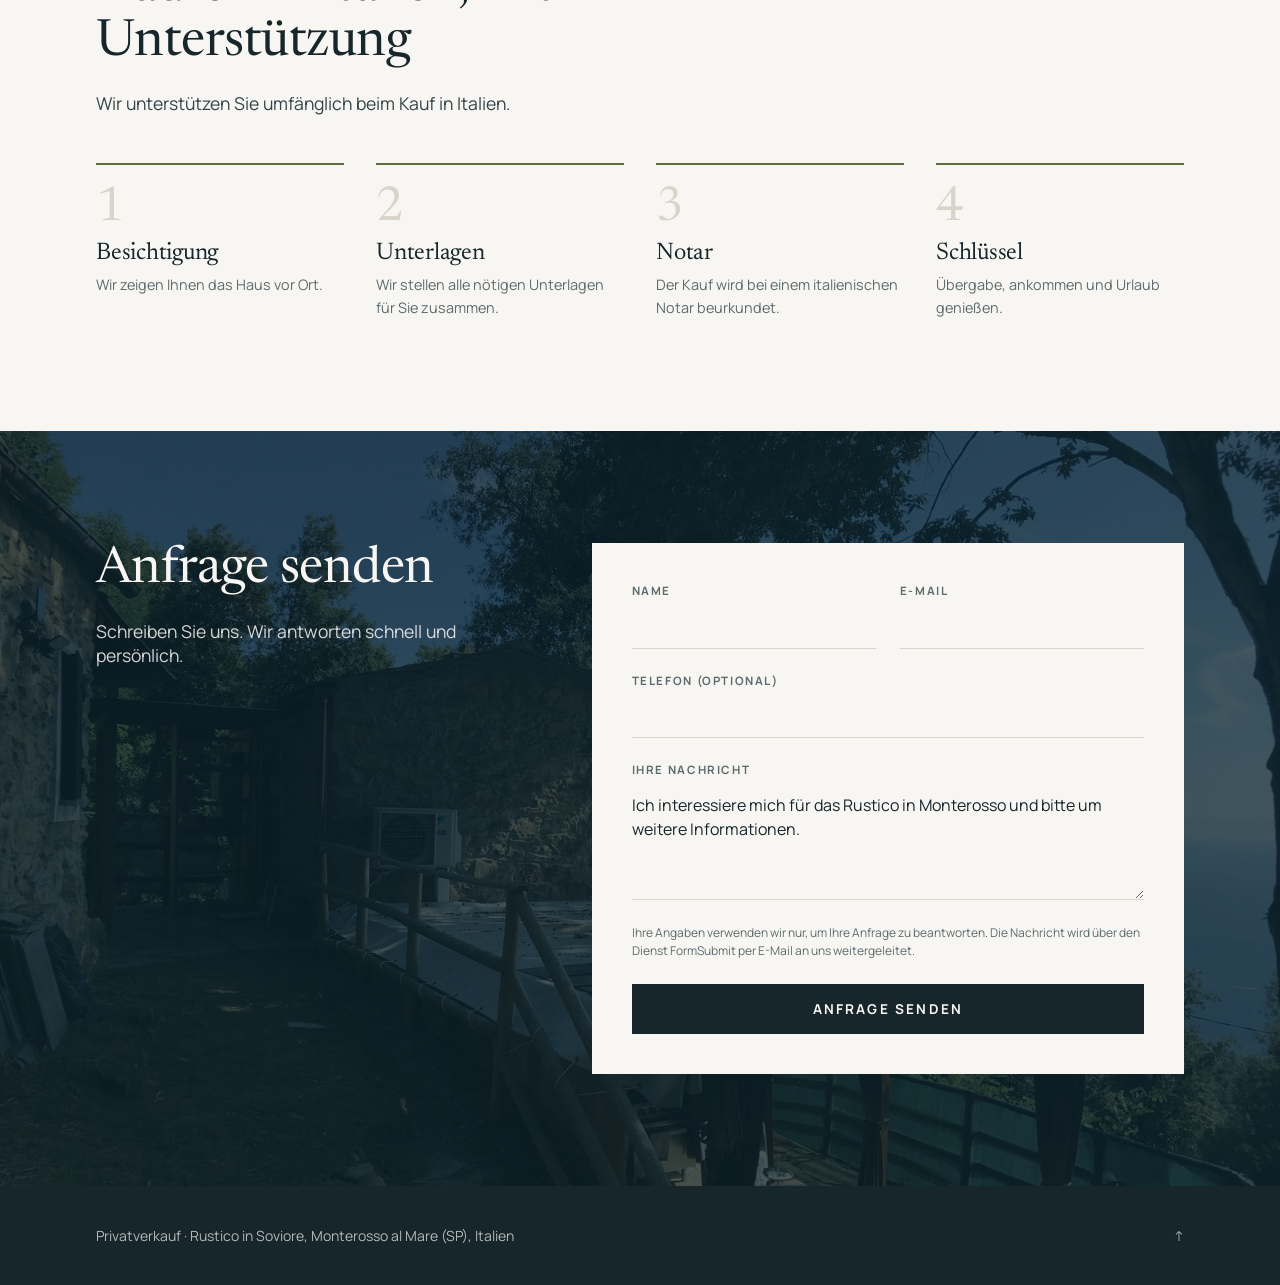
==== commit e627a29d: "Bild Durchgang zum Verbindungsraum entfernt" ====
--- a/index.html
+++ b/index.html
@@ -56,7 +56,7 @@
 <section class="gallery" id="bilder">
   <div class="wrap">
     <div class="gal-head"><h2>Ein Rundgang in Bildern</h2><p>Alle Fotos zeigen das Haus, wie es ist.</p></div>
-    <div class="masonry"><button type="button" class="tile" data-i="0" aria-label="Zufahrt von der Straße mit Parkplatz"><img src="photos/t_01.jpg" alt="Zufahrt von der Straße mit Parkplatz" width="1600" height="1200" loading="lazy"><span>Zufahrt von der Straße mit Parkplatz</span></button><button type="button" class="tile" data-i="1" aria-label="Gartenweg hinauf zum Steinhaus"><img src="photos/t_02.jpg" alt="Gartenweg hinauf zum Steinhaus" width="1200" height="1600" loading="lazy"><span>Gartenweg hinauf zum Steinhaus</span></button><button type="button" class="tile" data-i="2" aria-label="Weg mit Holzgeländer"><img src="photos/t_03.jpg" alt="Weg mit Holzgeländer" width="1600" height="1200" loading="lazy"><span>Weg mit Holzgeländer</span></button><button type="button" class="tile" data-i="3" aria-label="Terrasse aus Naturstein"><img src="photos/t_04.jpg" alt="Terrasse aus Naturstein" width="1600" height="1200" loading="lazy"><span>Terrasse aus Naturstein</span></button><button type="button" class="tile" data-i="4" aria-label="Das Rustico im Grünen"><img src="photos/t_05.jpg" alt="Das Rustico im Grünen" width="1600" height="1200" loading="lazy"><span>Das Rustico im Grünen</span></button><button type="button" class="tile" data-i="5" aria-label="Haupthaus aus Naturstein"><img src="photos/t_06.jpg" alt="Haupthaus aus Naturstein" width="1200" height="1600" loading="lazy"><span>Haupthaus aus Naturstein</span></button><button type="button" class="tile" data-i="6" aria-label="Alte Steintreppe"><img src="photos/t_07.jpg" alt="Alte Steintreppe" width="1200" height="1600" loading="lazy"><span>Alte Steintreppe</span></button><button type="button" class="tile" data-i="7" aria-label="Ensemble mit Gästehaus aus Holz"><img src="photos/t_08.jpg" alt="Ensemble mit Gästehaus aus Holz" width="1600" height="1200" loading="lazy"><span>Ensemble mit Gästehaus aus Holz</span></button><button type="button" class="tile" data-i="8" aria-label="Gästehaus aus Holz"><img src="photos/t_09.jpg" alt="Gästehaus aus Holz" width="1600" height="1200" loading="lazy"><span>Gästehaus aus Holz</span></button><button type="button" class="tile" data-i="9" aria-label="Gang unter der Pergola"><img src="photos/t_10.jpg" alt="Gang unter der Pergola" width="1200" height="1600" loading="lazy"><span>Gang unter der Pergola</span></button><button type="button" class="tile" data-i="10" aria-label="Überdachte Außenküche"><img src="photos/t_11.jpg" alt="Überdachte Außenküche" width="1600" height="1200" loading="lazy"><span>Überdachte Außenküche</span></button><button type="button" class="tile" data-i="11" aria-label="Wohnraum mit Klimaanlage"><img src="photos/t_12.jpg" alt="Wohnraum mit Klimaanlage" width="1200" height="1600" loading="lazy"><span>Wohnraum mit Klimaanlage</span></button><button type="button" class="tile" data-i="12" aria-label="Wohnraum mit Fenster"><img src="photos/t_13.jpg" alt="Wohnraum mit Fenster" width="1600" height="1200" loading="lazy"><span>Wohnraum mit Fenster</span></button><button type="button" class="tile" data-i="13" aria-label="Küchenregal"><img src="photos/t_14.jpg" alt="Küchenregal" width="1600" height="1200" loading="lazy"><span>Küchenregal</span></button><button type="button" class="tile" data-i="14" aria-label="Innentreppe und Natursteinwand"><img src="photos/t_15.jpg" alt="Innentreppe und Natursteinwand" width="1200" height="1600" loading="lazy"><span>Innentreppe und Natursteinwand</span></button><button type="button" class="tile" data-i="15" aria-label="Schlafzimmer"><img src="photos/t_16.jpg" alt="Schlafzimmer" width="1200" height="1600" loading="lazy"><span>Schlafzimmer</span></button><button type="button" class="tile" data-i="16" aria-label="Badhaus"><img src="photos/t_17.jpg" alt="Badhaus" width="1600" height="1200" loading="lazy"><span>Badhaus</span></button><button type="button" class="tile" data-i="17" aria-label="Neuer Verbindungsraum von außen, mit Meerblick"><img src="photos/t_22.jpg" alt="Neuer Verbindungsraum von außen, mit Meerblick" width="1600" height="1200" loading="lazy"><span>Neuer Verbindungsraum von außen, mit Meerblick</span></button><button type="button" class="tile" data-i="18" aria-label="Durchgang zum Verbindungsraum"><img src="photos/t_25.jpg" alt="Durchgang zum Verbindungsraum" width="1200" height="1600" loading="lazy"><span>Durchgang zum Verbindungsraum</span></button><button type="button" class="tile" data-i="19" aria-label="Pergola mit Meerblick"><img src="photos/t_18.jpg" alt="Pergola mit Meerblick" width="1600" height="1200" loading="lazy"><span>Pergola mit Meerblick</span></button><button type="button" class="tile" data-i="20" aria-label="Pergola-Gang mit Meerblick"><img src="photos/t_21.jpg" alt="Pergola-Gang mit Meerblick" width="1600" height="1200" loading="lazy"><span>Pergola-Gang mit Meerblick</span></button><button type="button" class="tile" data-i="21" aria-label="Blick aus dem Fenster aufs Meer"><img src="photos/t_19.jpg" alt="Blick aus dem Fenster aufs Meer" width="1200" height="1600" loading="lazy"><span>Blick aus dem Fenster aufs Meer</span></button><button type="button" class="tile" data-i="22" aria-label="Blick auf die Bucht von Monterosso"><img src="photos/t_20.jpg" alt="Blick auf die Bucht von Monterosso" width="1600" height="1200" loading="lazy"><span>Blick auf die Bucht von Monterosso</span></button></div>
+    <div class="masonry"><button type="button" class="tile" data-i="0" aria-label="Zufahrt von der Straße mit Parkplatz"><img src="photos/t_01.jpg" alt="Zufahrt von der Straße mit Parkplatz" width="1600" height="1200" loading="lazy"><span>Zufahrt von der Straße mit Parkplatz</span></button><button type="button" class="tile" data-i="1" aria-label="Gartenweg hinauf zum Steinhaus"><img src="photos/t_02.jpg" alt="Gartenweg hinauf zum Steinhaus" width="1200" height="1600" loading="lazy"><span>Gartenweg hinauf zum Steinhaus</span></button><button type="button" class="tile" data-i="2" aria-label="Weg mit Holzgeländer"><img src="photos/t_03.jpg" alt="Weg mit Holzgeländer" width="1600" height="1200" loading="lazy"><span>Weg mit Holzgeländer</span></button><button type="button" class="tile" data-i="3" aria-label="Terrasse aus Naturstein"><img src="photos/t_04.jpg" alt="Terrasse aus Naturstein" width="1600" height="1200" loading="lazy"><span>Terrasse aus Naturstein</span></button><button type="button" class="tile" data-i="4" aria-label="Das Rustico im Grünen"><img src="photos/t_05.jpg" alt="Das Rustico im Grünen" width="1600" height="1200" loading="lazy"><span>Das Rustico im Grünen</span></button><button type="button" class="tile" data-i="5" aria-label="Haupthaus aus Naturstein"><img src="photos/t_06.jpg" alt="Haupthaus aus Naturstein" width="1200" height="1600" loading="lazy"><span>Haupthaus aus Naturstein</span></button><button type="button" class="tile" data-i="6" aria-label="Alte Steintreppe"><img src="photos/t_07.jpg" alt="Alte Steintreppe" width="1200" height="1600" loading="lazy"><span>Alte Steintreppe</span></button><button type="button" class="tile" data-i="7" aria-label="Ensemble mit Gästehaus aus Holz"><img src="photos/t_08.jpg" alt="Ensemble mit Gästehaus aus Holz" width="1600" height="1200" loading="lazy"><span>Ensemble mit Gästehaus aus Holz</span></button><button type="button" class="tile" data-i="8" aria-label="Gästehaus aus Holz"><img src="photos/t_09.jpg" alt="Gästehaus aus Holz" width="1600" height="1200" loading="lazy"><span>Gästehaus aus Holz</span></button><button type="button" class="tile" data-i="9" aria-label="Gang unter der Pergola"><img src="photos/t_10.jpg" alt="Gang unter der Pergola" width="1200" height="1600" loading="lazy"><span>Gang unter der Pergola</span></button><button type="button" class="tile" data-i="10" aria-label="Überdachte Außenküche"><img src="photos/t_11.jpg" alt="Überdachte Außenküche" width="1600" height="1200" loading="lazy"><span>Überdachte Außenküche</span></button><button type="button" class="tile" data-i="11" aria-label="Wohnraum mit Klimaanlage"><img src="photos/t_12.jpg" alt="Wohnraum mit Klimaanlage" width="1200" height="1600" loading="lazy"><span>Wohnraum mit Klimaanlage</span></button><button type="button" class="tile" data-i="12" aria-label="Wohnraum mit Fenster"><img src="photos/t_13.jpg" alt="Wohnraum mit Fenster" width="1600" height="1200" loading="lazy"><span>Wohnraum mit Fenster</span></button><button type="button" class="tile" data-i="13" aria-label="Küchenregal"><img src="photos/t_14.jpg" alt="Küchenregal" width="1600" height="1200" loading="lazy"><span>Küchenregal</span></button><button type="button" class="tile" data-i="14" aria-label="Innentreppe und Natursteinwand"><img src="photos/t_15.jpg" alt="Innentreppe und Natursteinwand" width="1200" height="1600" loading="lazy"><span>Innentreppe und Natursteinwand</span></button><button type="button" class="tile" data-i="15" aria-label="Schlafzimmer"><img src="photos/t_16.jpg" alt="Schlafzimmer" width="1200" height="1600" loading="lazy"><span>Schlafzimmer</span></button><button type="button" class="tile" data-i="16" aria-label="Badhaus"><img src="photos/t_17.jpg" alt="Badhaus" width="1600" height="1200" loading="lazy"><span>Badhaus</span></button><button type="button" class="tile" data-i="17" aria-label="Neuer Verbindungsraum von außen, mit Meerblick"><img src="photos/t_22.jpg" alt="Neuer Verbindungsraum von außen, mit Meerblick" width="1600" height="1200" loading="lazy"><span>Neuer Verbindungsraum von außen, mit Meerblick</span></button><button type="button" class="tile" data-i="18" aria-label="Pergola mit Meerblick"><img src="photos/t_18.jpg" alt="Pergola mit Meerblick" width="1600" height="1200" loading="lazy"><span>Pergola mit Meerblick</span></button><button type="button" class="tile" data-i="19" aria-label="Pergola-Gang mit Meerblick"><img src="photos/t_21.jpg" alt="Pergola-Gang mit Meerblick" width="1600" height="1200" loading="lazy"><span>Pergola-Gang mit Meerblick</span></button><button type="button" class="tile" data-i="20" aria-label="Blick aus dem Fenster aufs Meer"><img src="photos/t_19.jpg" alt="Blick aus dem Fenster aufs Meer" width="1200" height="1600" loading="lazy"><span>Blick aus dem Fenster aufs Meer</span></button><button type="button" class="tile" data-i="21" aria-label="Blick auf die Bucht von Monterosso"><img src="photos/t_20.jpg" alt="Blick auf die Bucht von Monterosso" width="1600" height="1200" loading="lazy"><span>Blick auf die Bucht von Monterosso</span></button></div>
   </div>
 </section>
 
@@ -66,7 +66,7 @@
     <ul class="dist"><li><span>11 Min.</span><span>mit dem Auto zum Strand von Monterosso</span></li><li><span>ca. 5 km</span><span>bis in den Ort, im Sommer mit Shuttlebus</span></li><li><span>Strände</span><span>Monterosso und Levanto</span></li><li><span>ca. 100 km</span><span>zu den Flughäfen Pisa und Genua</span></li></ul>
   </div>
   <div class="wrap"><img class="wide" src="photos/20.jpg" alt="Blick auf die Bucht von Monterosso" loading="lazy" width="1600" height="1200"></div>
-  <div class="wrap area"><h3>Die Nachbarschaft</h3><p>Wenige Schritte entfernt liegt das Santuario Nostra Signora di Soviore, einer der ältesten Wallfahrtsorte Liguriens, mit Hotel und Restaurant.</p><div class="area-grid"><button type="button" class="tile" data-i="23" aria-label="Kirchturm des Santuario di Soviore"><img src="photos/t_26.jpg" alt="Kirchturm des Santuario di Soviore" width="1200" height="1600" loading="lazy"><span>Kirchturm des Santuario di Soviore</span></button><button type="button" class="tile" data-i="24" aria-label="Das ehemalige Kloster, heute Hotel und Restaurant"><img src="photos/t_27.jpg" alt="Das ehemalige Kloster, heute Hotel und Restaurant" width="1200" height="1600" loading="lazy"><span>Das ehemalige Kloster, heute Hotel und Restaurant</span></button><button type="button" class="tile" data-i="25" aria-label="Allee zum Santuario"><img src="photos/t_28.jpg" alt="Allee zum Santuario" width="1200" height="1600" loading="lazy"><span>Allee zum Santuario</span></button><button type="button" class="tile" data-i="26" aria-label="Gepflasterter Weg beim Kloster"><img src="photos/t_29.jpg" alt="Gepflasterter Weg beim Kloster" width="1200" height="1600" loading="lazy"><span>Gepflasterter Weg beim Kloster</span></button><button type="button" class="tile" data-i="27" aria-label="Kleine Kapelle in der Nähe"><img src="photos/t_30.jpg" alt="Kleine Kapelle in der Nähe" width="1200" height="1600" loading="lazy"><span>Kleine Kapelle in der Nähe</span></button><button type="button" class="tile" data-i="28" aria-label="Gasse mit Treppe am Kloster"><img src="photos/t_31.jpg" alt="Gasse mit Treppe am Kloster" width="1200" height="1600" loading="lazy"><span>Gasse mit Treppe am Kloster</span></button></div></div>
+  <div class="wrap area"><h3>Die Nachbarschaft</h3><p>Wenige Schritte entfernt liegt das Santuario Nostra Signora di Soviore, einer der ältesten Wallfahrtsorte Liguriens, mit Hotel und Restaurant.</p><div class="area-grid"><button type="button" class="tile" data-i="22" aria-label="Kirchturm des Santuario di Soviore"><img src="photos/t_26.jpg" alt="Kirchturm des Santuario di Soviore" width="1200" height="1600" loading="lazy"><span>Kirchturm des Santuario di Soviore</span></button><button type="button" class="tile" data-i="23" aria-label="Das ehemalige Kloster, heute Hotel und Restaurant"><img src="photos/t_27.jpg" alt="Das ehemalige Kloster, heute Hotel und Restaurant" width="1200" height="1600" loading="lazy"><span>Das ehemalige Kloster, heute Hotel und Restaurant</span></button><button type="button" class="tile" data-i="24" aria-label="Allee zum Santuario"><img src="photos/t_28.jpg" alt="Allee zum Santuario" width="1200" height="1600" loading="lazy"><span>Allee zum Santuario</span></button><button type="button" class="tile" data-i="25" aria-label="Gepflasterter Weg beim Kloster"><img src="photos/t_29.jpg" alt="Gepflasterter Weg beim Kloster" width="1200" height="1600" loading="lazy"><span>Gepflasterter Weg beim Kloster</span></button><button type="button" class="tile" data-i="26" aria-label="Kleine Kapelle in der Nähe"><img src="photos/t_30.jpg" alt="Kleine Kapelle in der Nähe" width="1200" height="1600" loading="lazy"><span>Kleine Kapelle in der Nähe</span></button><button type="button" class="tile" data-i="27" aria-label="Gasse mit Treppe am Kloster"><img src="photos/t_31.jpg" alt="Gasse mit Treppe am Kloster" width="1200" height="1600" loading="lazy"><span>Gasse mit Treppe am Kloster</span></button></div></div>
 </section>
 
 <section class="buy wrap" id="kauf">
@@ -103,7 +103,7 @@
   <div class="lb-top"><span id="lbCap"></span><button type="button" class="close" data-close>Schließen ✕</button></div>
   <div class="lb-stage"><button type="button" class="nav prev" aria-label="‹">‹</button><img id="lbImg" alt=""><button type="button" class="nav next" aria-label="›">›</button></div>
 </div>
-<script>window.PHOTOS=[{"src": "photos/01.jpg", "alt": "Zufahrt von der Straße mit Parkplatz"}, {"src": "photos/02.jpg", "alt": "Gartenweg hinauf zum Steinhaus"}, {"src": "photos/03.jpg", "alt": "Weg mit Holzgeländer"}, {"src": "photos/04.jpg", "alt": "Terrasse aus Naturstein"}, {"src": "photos/05.jpg", "alt": "Das Rustico im Grünen"}, {"src": "photos/06.jpg", "alt": "Haupthaus aus Naturstein"}, {"src": "photos/07.jpg", "alt": "Alte Steintreppe"}, {"src": "photos/08.jpg", "alt": "Ensemble mit Gästehaus aus Holz"}, {"src": "photos/09.jpg", "alt": "Gästehaus aus Holz"}, {"src": "photos/10.jpg", "alt": "Gang unter der Pergola"}, {"src": "photos/11.jpg", "alt": "Überdachte Außenküche"}, {"src": "photos/12.jpg", "alt": "Wohnraum mit Klimaanlage"}, {"src": "photos/13.jpg", "alt": "Wohnraum mit Fenster"}, {"src": "photos/14.jpg", "alt": "Küchenregal"}, {"src": "photos/15.jpg", "alt": "Innentreppe und Natursteinwand"}, {"src": "photos/16.jpg", "alt": "Schlafzimmer"}, {"src": "photos/17.jpg", "alt": "Badhaus"}, {"src": "photos/22.jpg", "alt": "Neuer Verbindungsraum von außen, mit Meerblick"}, {"src": "photos/25.jpg", "alt": "Durchgang zum Verbindungsraum"}, {"src": "photos/18.jpg", "alt": "Pergola mit Meerblick"}, {"src": "photos/21.jpg", "alt": "Pergola-Gang mit Meerblick"}, {"src": "photos/19.jpg", "alt": "Blick aus dem Fenster aufs Meer"}, {"src": "photos/20.jpg", "alt": "Blick auf die Bucht von Monterosso"}, {"src": "photos/26.jpg", "alt": "Kirchturm des Santuario di Soviore"}, {"src": "photos/27.jpg", "alt": "Das ehemalige Kloster, heute Hotel und Restaurant"}, {"src": "photos/28.jpg", "alt": "Allee zum Santuario"}, {"src": "photos/29.jpg", "alt": "Gepflasterter Weg beim Kloster"}, {"src": "photos/30.jpg", "alt": "Kleine Kapelle in der Nähe"}, {"src": "photos/31.jpg", "alt": "Gasse mit Treppe am Kloster"}];window.FORM_ENDPOINT="https://formsubmit.co/ajax/mb@brandmonks.de";window.LANG="de";</script>
+<script>window.PHOTOS=[{"src": "photos/01.jpg", "alt": "Zufahrt von der Straße mit Parkplatz"}, {"src": "photos/02.jpg", "alt": "Gartenweg hinauf zum Steinhaus"}, {"src": "photos/03.jpg", "alt": "Weg mit Holzgeländer"}, {"src": "photos/04.jpg", "alt": "Terrasse aus Naturstein"}, {"src": "photos/05.jpg", "alt": "Das Rustico im Grünen"}, {"src": "photos/06.jpg", "alt": "Haupthaus aus Naturstein"}, {"src": "photos/07.jpg", "alt": "Alte Steintreppe"}, {"src": "photos/08.jpg", "alt": "Ensemble mit Gästehaus aus Holz"}, {"src": "photos/09.jpg", "alt": "Gästehaus aus Holz"}, {"src": "photos/10.jpg", "alt": "Gang unter der Pergola"}, {"src": "photos/11.jpg", "alt": "Überdachte Außenküche"}, {"src": "photos/12.jpg", "alt": "Wohnraum mit Klimaanlage"}, {"src": "photos/13.jpg", "alt": "Wohnraum mit Fenster"}, {"src": "photos/14.jpg", "alt": "Küchenregal"}, {"src": "photos/15.jpg", "alt": "Innentreppe und Natursteinwand"}, {"src": "photos/16.jpg", "alt": "Schlafzimmer"}, {"src": "photos/17.jpg", "alt": "Badhaus"}, {"src": "photos/22.jpg", "alt": "Neuer Verbindungsraum von außen, mit Meerblick"}, {"src": "photos/18.jpg", "alt": "Pergola mit Meerblick"}, {"src": "photos/21.jpg", "alt": "Pergola-Gang mit Meerblick"}, {"src": "photos/19.jpg", "alt": "Blick aus dem Fenster aufs Meer"}, {"src": "photos/20.jpg", "alt": "Blick auf die Bucht von Monterosso"}, {"src": "photos/26.jpg", "alt": "Kirchturm des Santuario di Soviore"}, {"src": "photos/27.jpg", "alt": "Das ehemalige Kloster, heute Hotel und Restaurant"}, {"src": "photos/28.jpg", "alt": "Allee zum Santuario"}, {"src": "photos/29.jpg", "alt": "Gepflasterter Weg beim Kloster"}, {"src": "photos/30.jpg", "alt": "Kleine Kapelle in der Nähe"}, {"src": "photos/31.jpg", "alt": "Gasse mit Treppe am Kloster"}];window.FORM_ENDPOINT="https://formsubmit.co/ajax/mb@brandmonks.de";window.LANG="de";</script>
 <script src="app.js" defer></script>
 </body>
 </html>
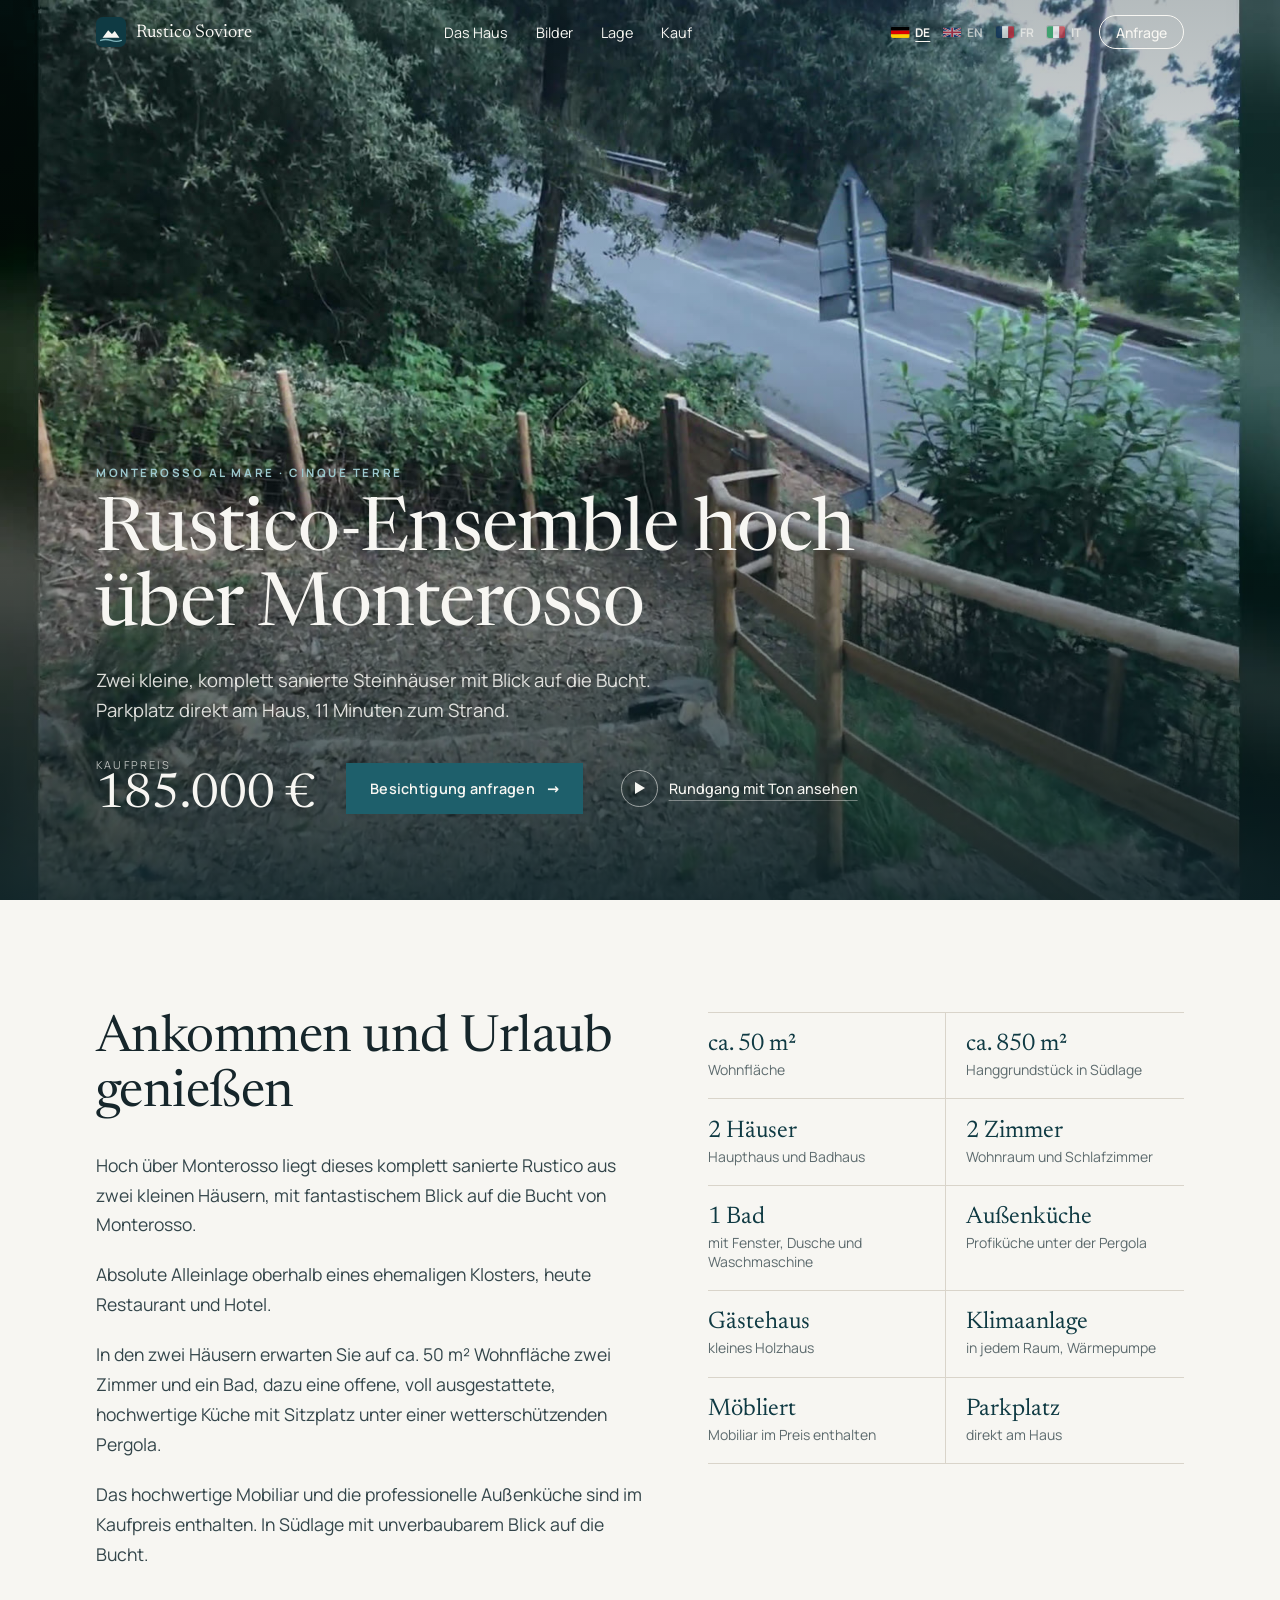
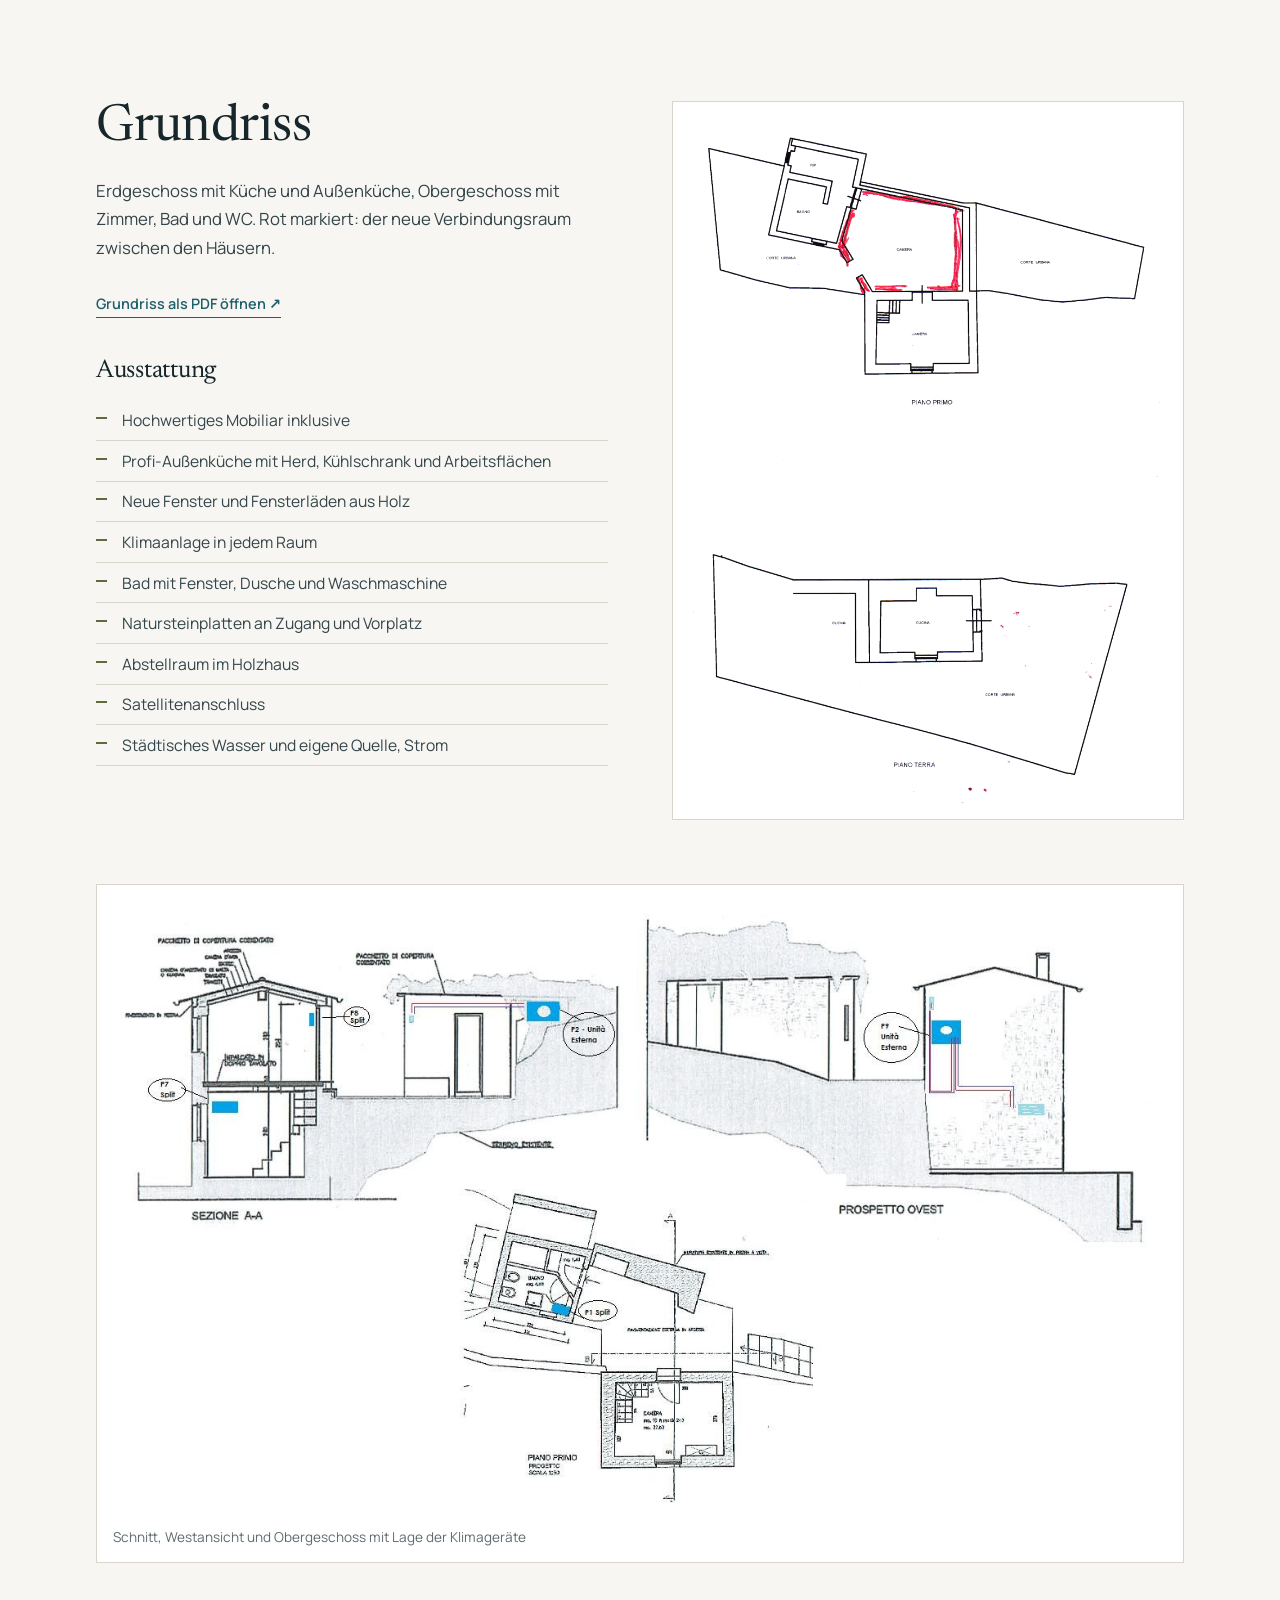
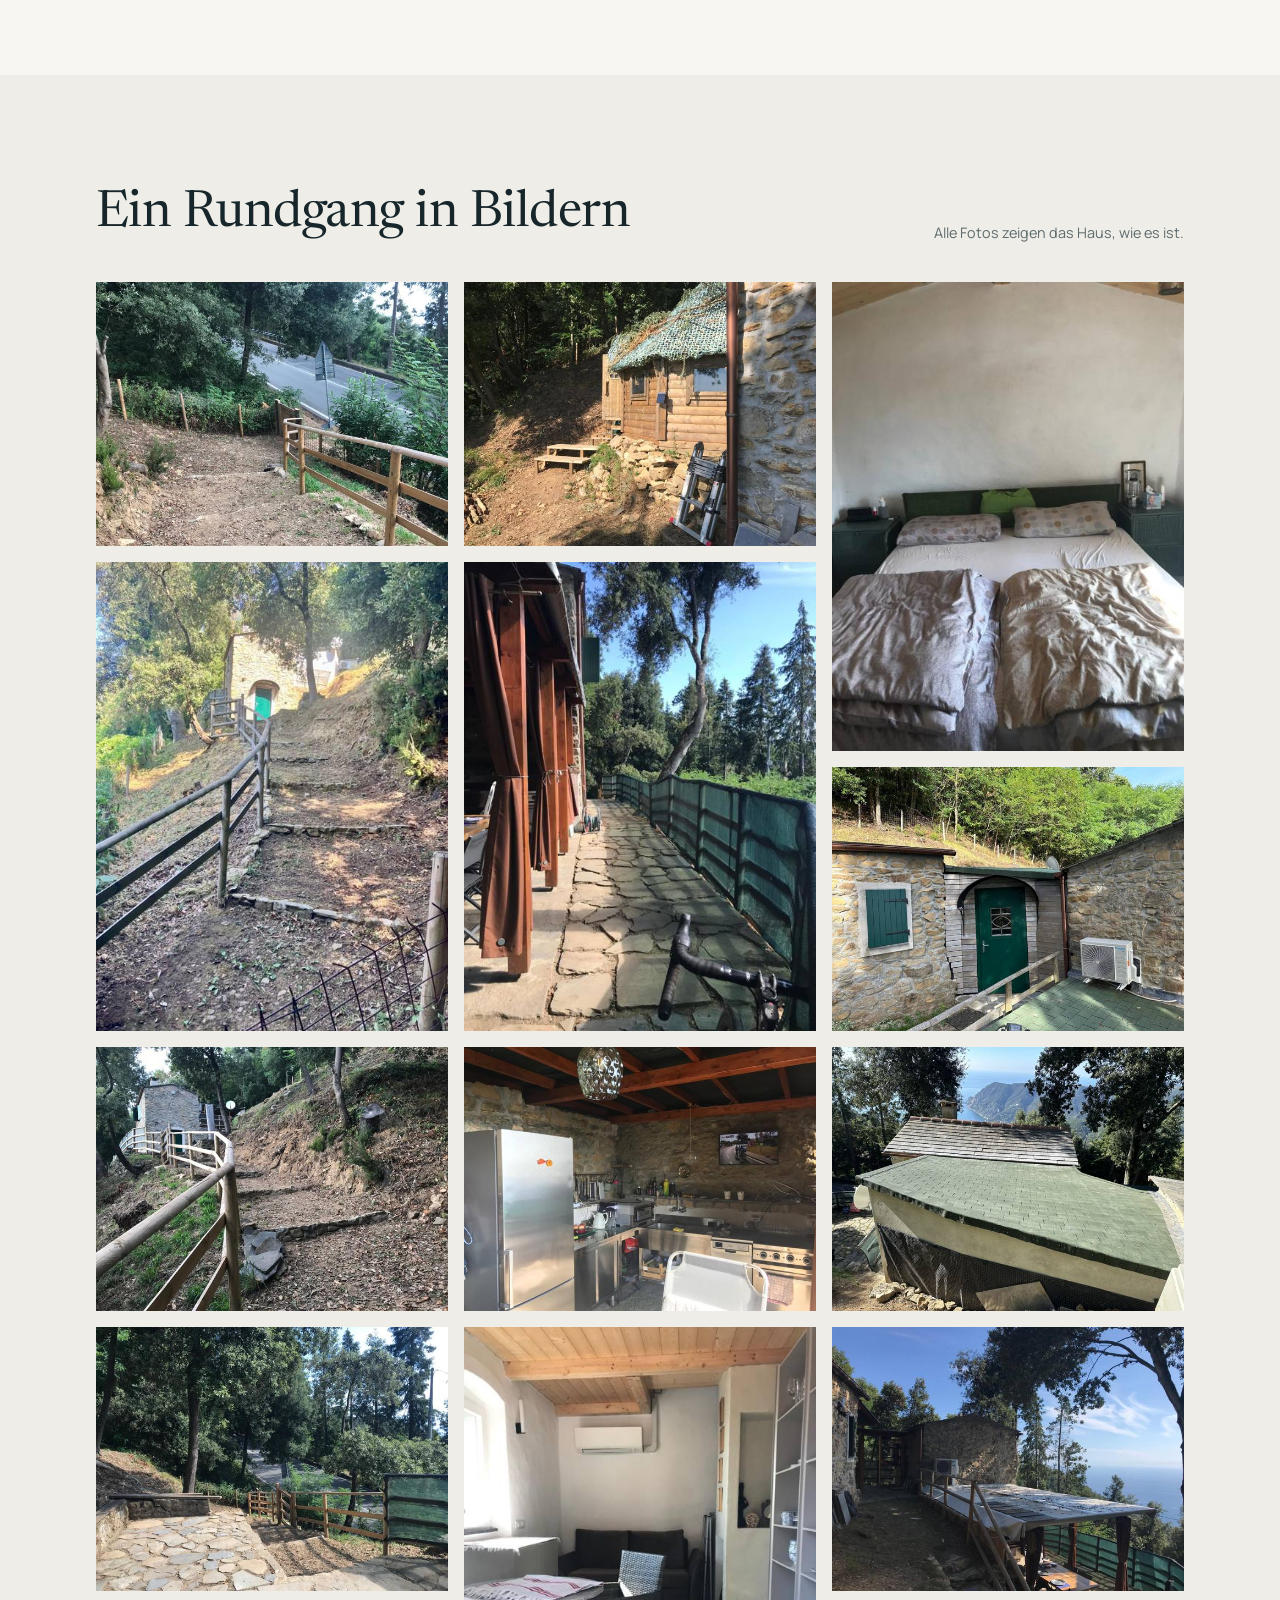
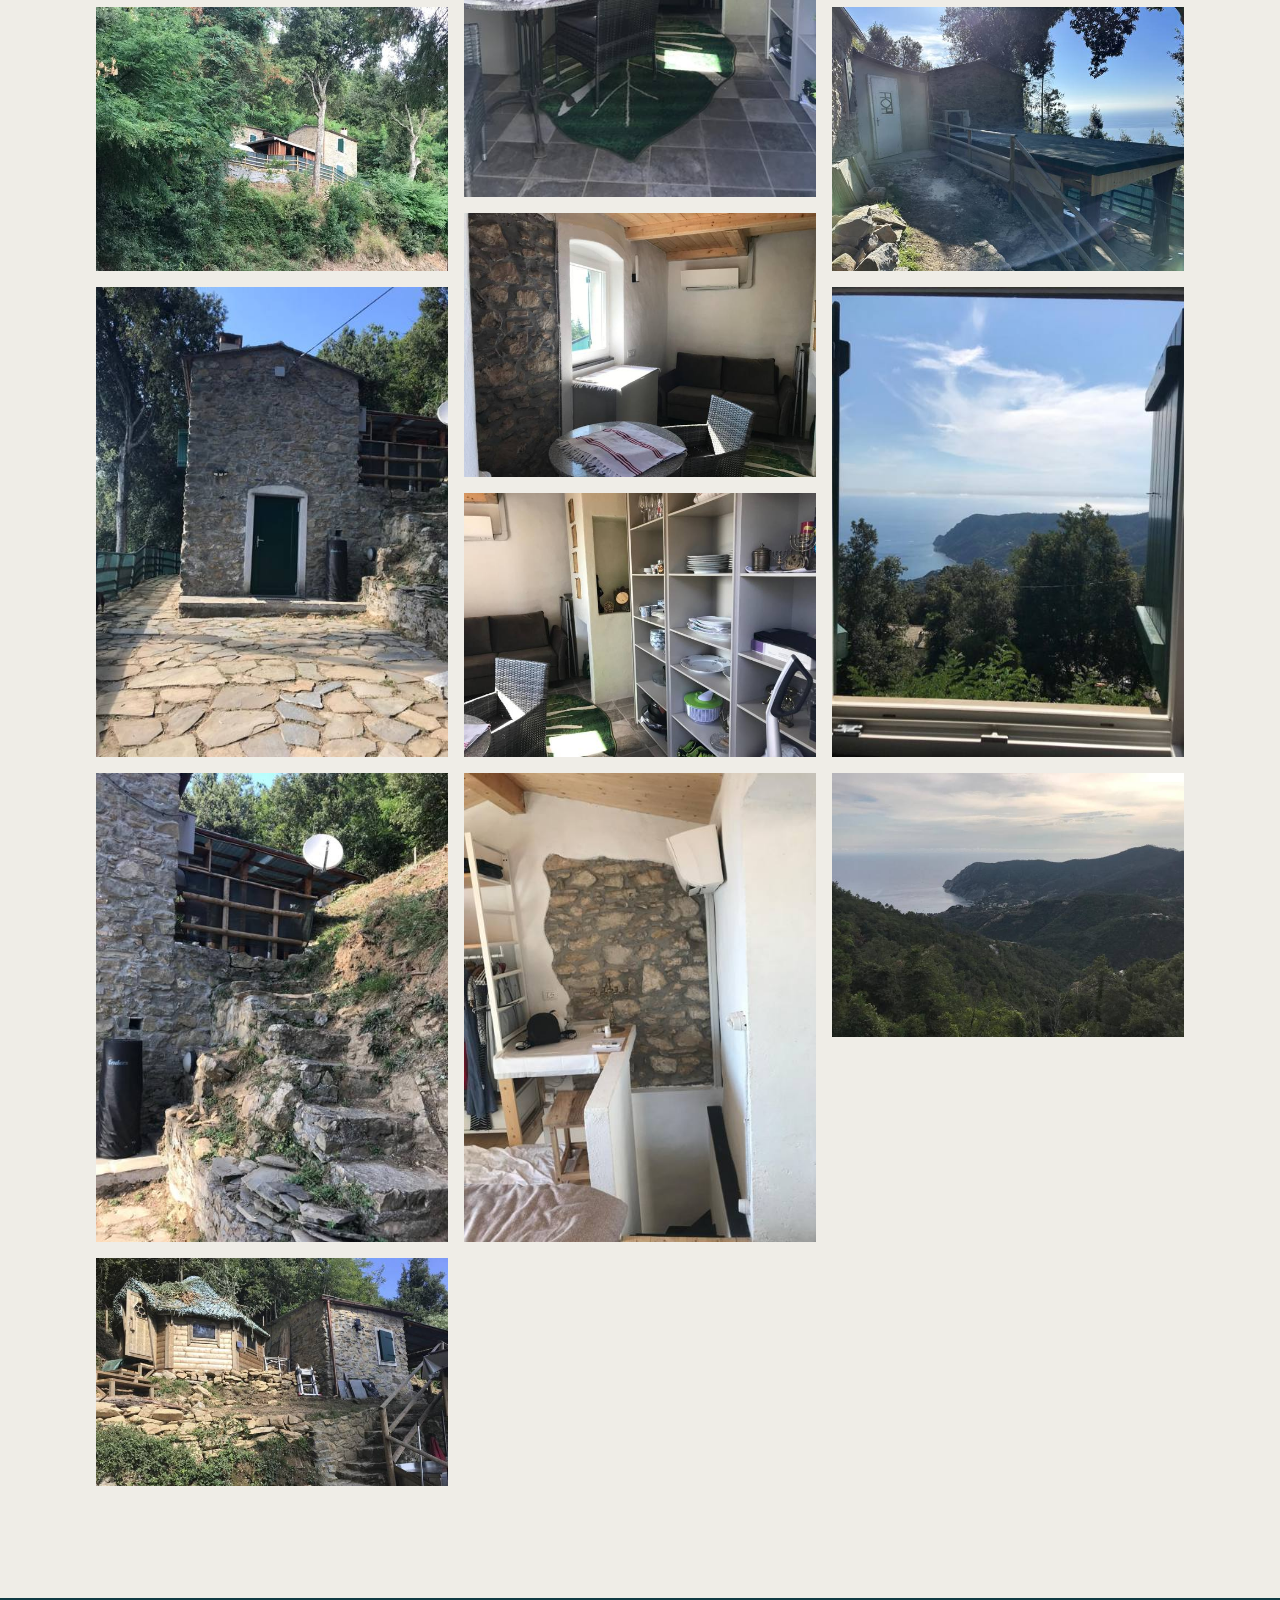
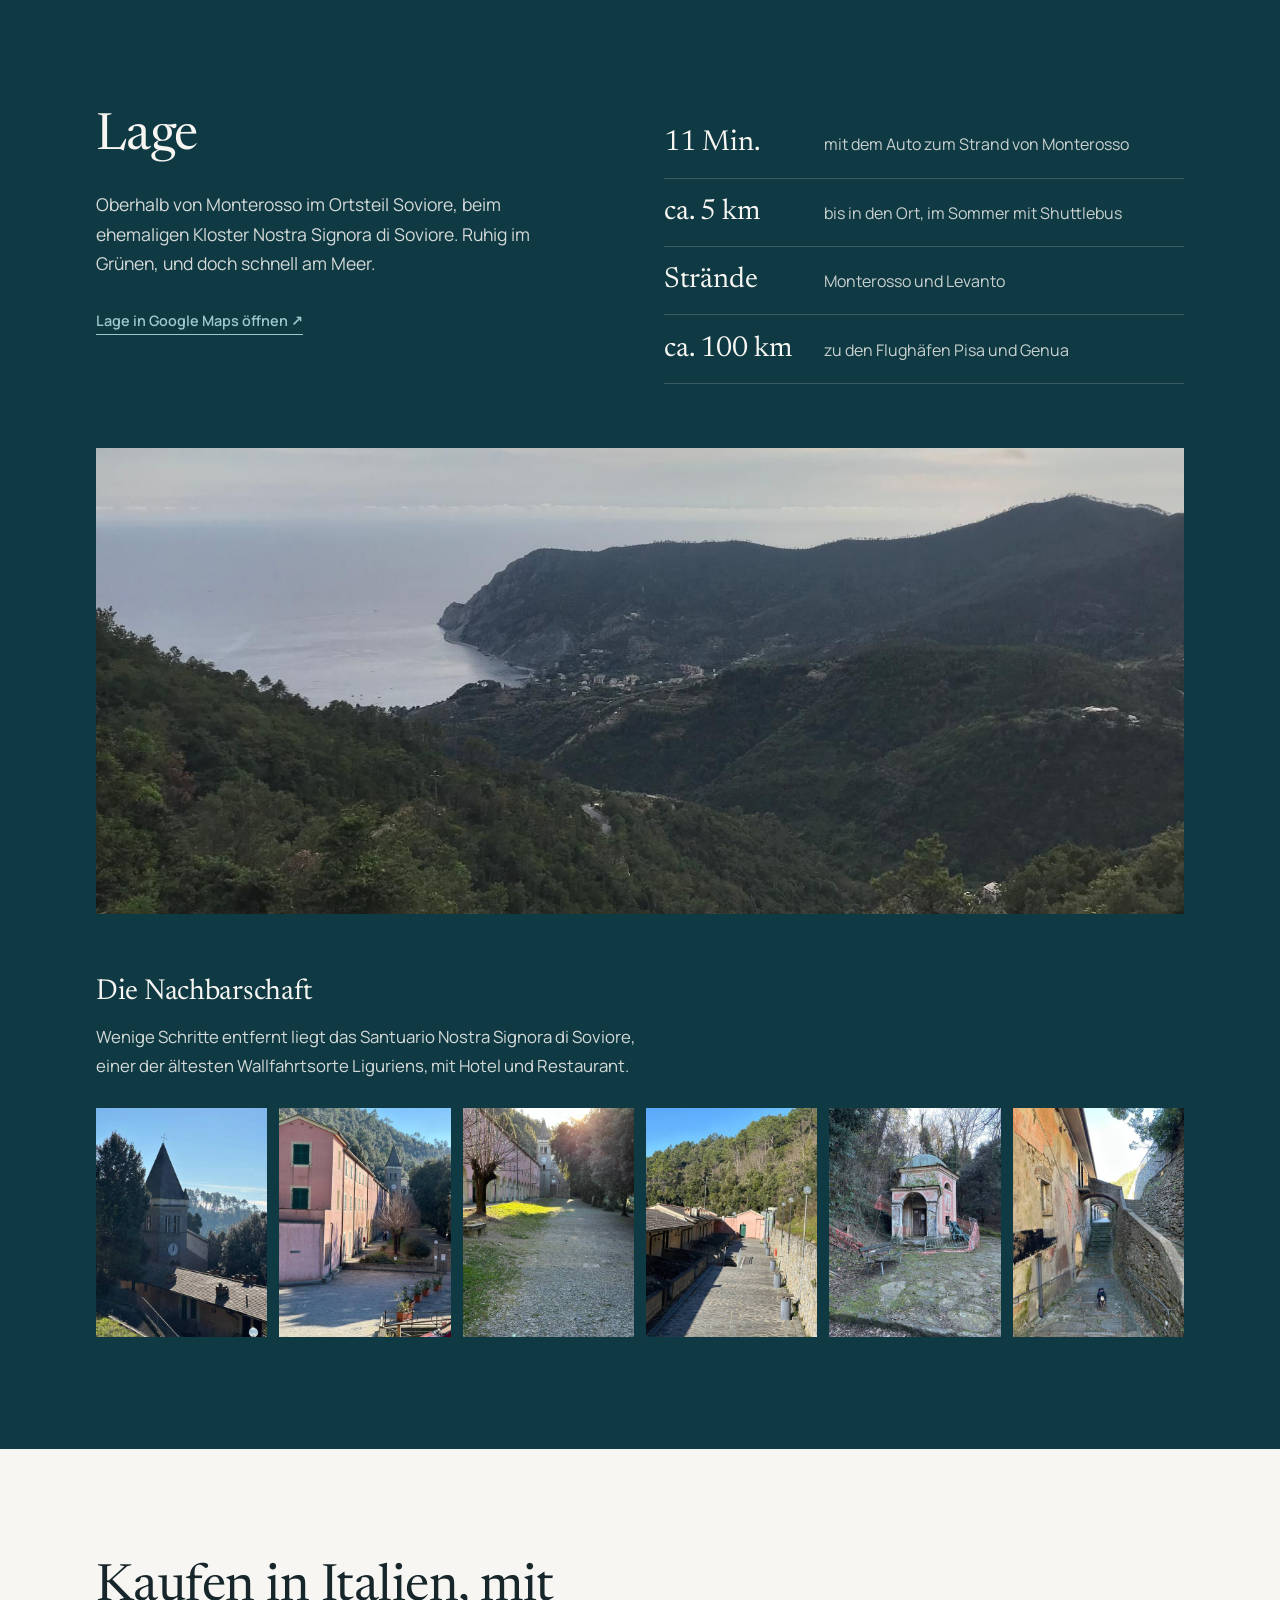
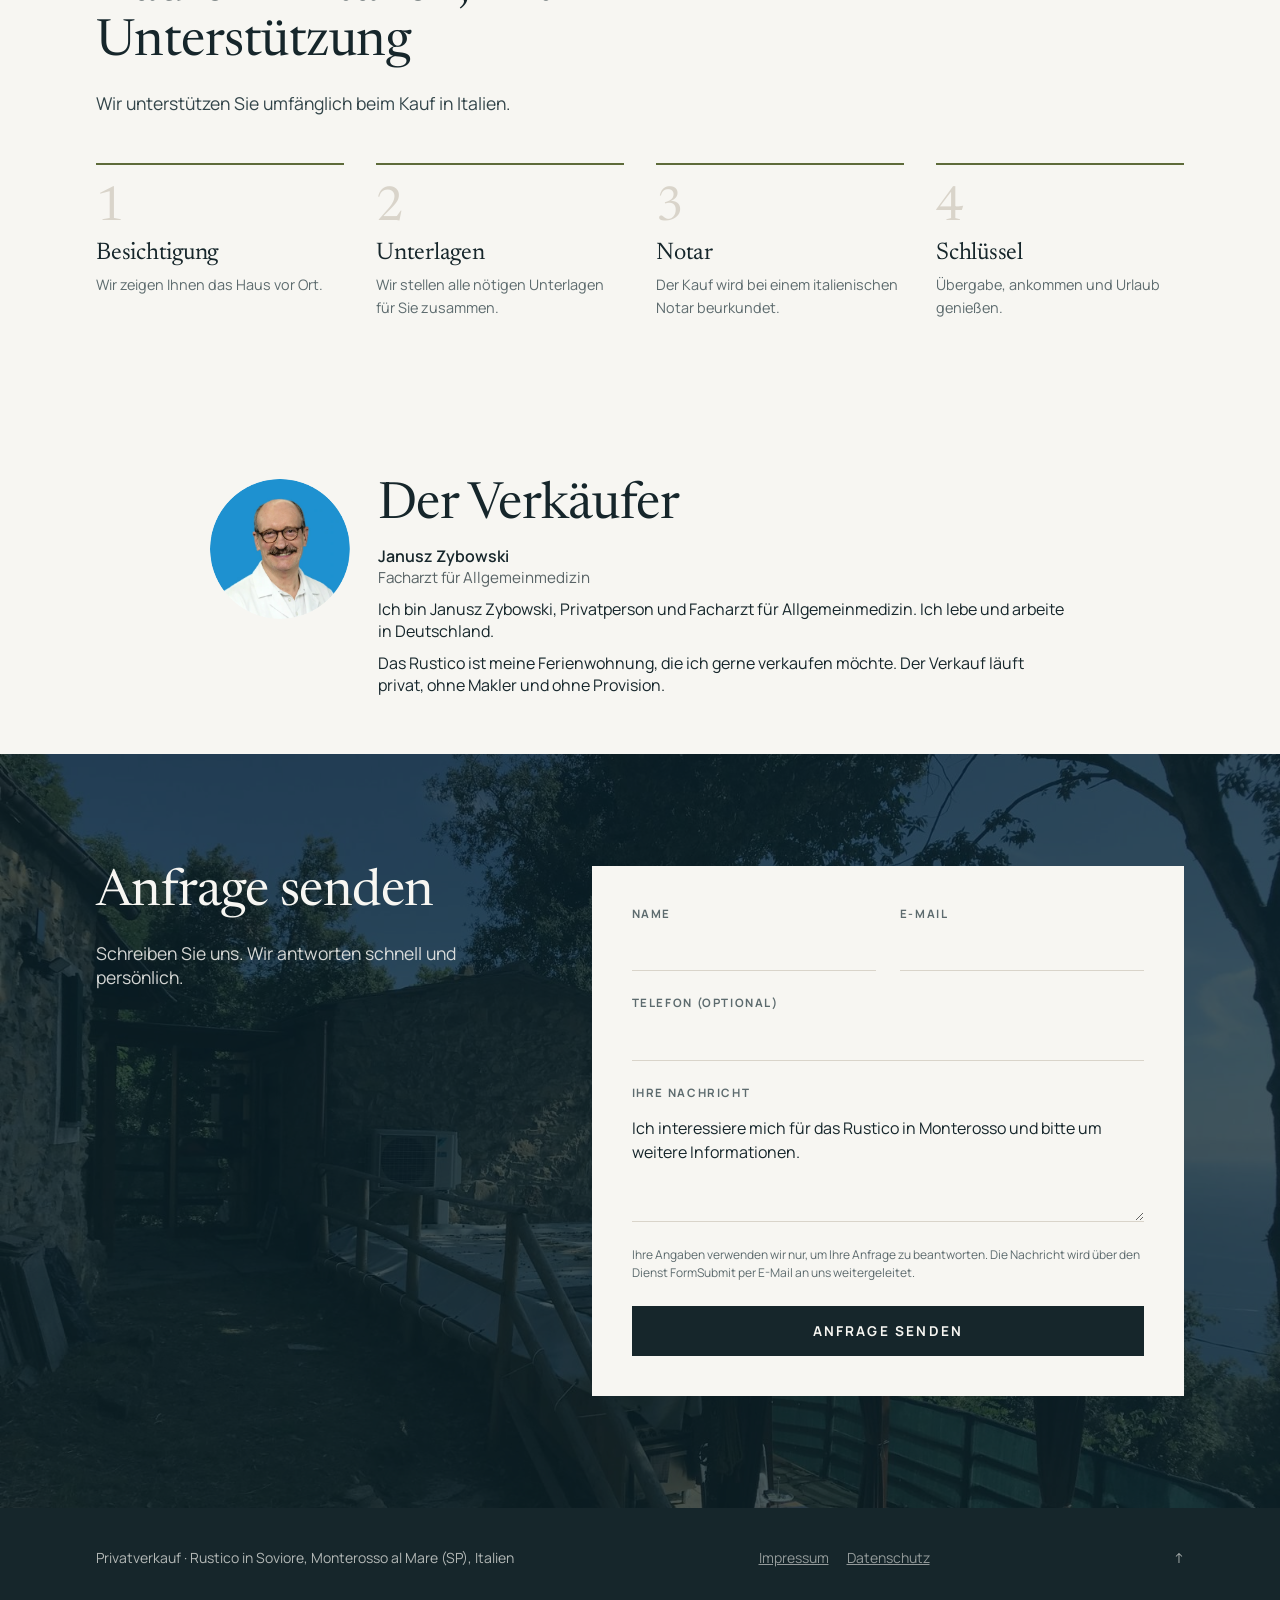
==== commit 931cf1da: "Verkaeuferbereich, Impressum und Datenschutzerklaerung in vier Sprachen" ====
--- a/index.html
+++ b/index.html
@@ -74,6 +74,8 @@
   <ol class="steps"><li><span class="num">1</span><h3>Besichtigung</h3><p>Wir zeigen Ihnen das Haus vor Ort.</p></li><li><span class="num">2</span><h3>Unterlagen</h3><p>Wir stellen alle nötigen Unterlagen für Sie zusammen.</p></li><li><span class="num">3</span><h3>Notar</h3><p>Der Kauf wird bei einem italienischen Notar beurkundet.</p></li><li><span class="num">4</span><h3>Schlüssel</h3><p>Übergabe, ankommen und Urlaub genießen.</p></li></ol>
 </section>
 
+<section class="seller wrap" id="verkaeufer"><img src="verkaeufer.webp" alt="Janusz Zybowski" width="200" height="200" loading="lazy"><div><h2>Der Verkäufer</h2><p class="seller-name">Janusz Zybowski<span>Facharzt für Allgemeinmedizin</span></p><p>Ich bin Janusz Zybowski, Privatperson und Facharzt für Allgemeinmedizin. Ich lebe und arbeite in Deutschland.</p><p>Das Rustico ist meine Ferienwohnung, die ich gerne verkaufen möchte. Der Verkauf läuft privat, ohne Makler und ohne Provision.</p></div></section>
+
 <section class="contact" id="kontakt">
   <img class="contact-bg" src="photos/18.jpg" alt="" loading="lazy">
   <div class="contact-shade"></div>
@@ -96,7 +98,7 @@
 </section>
 </main>
 <div class="mbar" id="mbar"><div><small>Kaufpreis</small><strong>185.000 €</strong></div><a href="#kontakt">Besichtigung anfragen →</a></div>
-<footer class="foot"><div class="wrap"><span>Privatverkauf · Rustico in Soviore, Monterosso al Mare (SP), Italien</span><a href="#top" aria-label="top">↑</a></div></footer>
+<footer class="foot"><div class="wrap"><span>Privatverkauf · Rustico in Soviore, Monterosso al Mare (SP), Italien</span><span class="flinks"><a href="impressum.html" class="flink">Impressum</a><a href="datenschutz.html" class="flink">Datenschutz</a></span><a href="#top" aria-label="top">↑</a></div></footer>
 
 <div class="modal" id="videoModal" hidden><div class="modal-in"><button type="button" class="close" data-close>Schließen ✕</button><video id="modalVideo" controls playsinline></video></div></div>
 <div class="modal lb" id="lightbox" hidden>
--- a/style.css
+++ b/style.css
@@ -239,3 +239,24 @@
 .draw figcaption { margin-top: .75rem; font-size: .85rem; color: var(--muted); }
 @media (max-width: 767px) { .area { margin-top: 2.5rem; } .area h3 { font-size: 1.45rem; } .area-grid { gap: .5rem; } }
 @media (max-width: 400px) { .langs a span { display: none; } .langs a { padding: .55rem .35rem; } .flag { width: 1.3rem; height: .9rem; } }
+
+/* Verkaeufer */
+.seller{display:flex;gap:28px;align-items:flex-start;padding:48px 0;max-width:860px}
+.seller img{width:140px;height:140px;border-radius:50%;flex:0 0 auto;object-fit:cover}
+.seller h2{margin:0 0 10px}
+.seller p{margin:0 0 10px}
+.seller-name{font-weight:600}
+.seller-name span{display:block;font-weight:400;opacity:.7;font-size:.95em}
+@media(max-width:640px){.seller{flex-direction:column;align-items:center;text-align:center;gap:18px}}
+
+/* Fusszeilen-Links */
+.foot .flinks{display:flex;gap:18px}
+.foot .flink{text-decoration:underline;opacity:.8}
+.foot .flink:hover{opacity:1}
+
+/* Rechtsseiten */
+.legal{max-width:760px;padding:64px 0 80px}
+.legal h1{margin:0 0 28px}
+.legal h2{margin:28px 0 8px;font-size:1.05rem}
+.legal p{margin:0 0 6px;line-height:1.6}
+.legal .back{margin-top:40px}
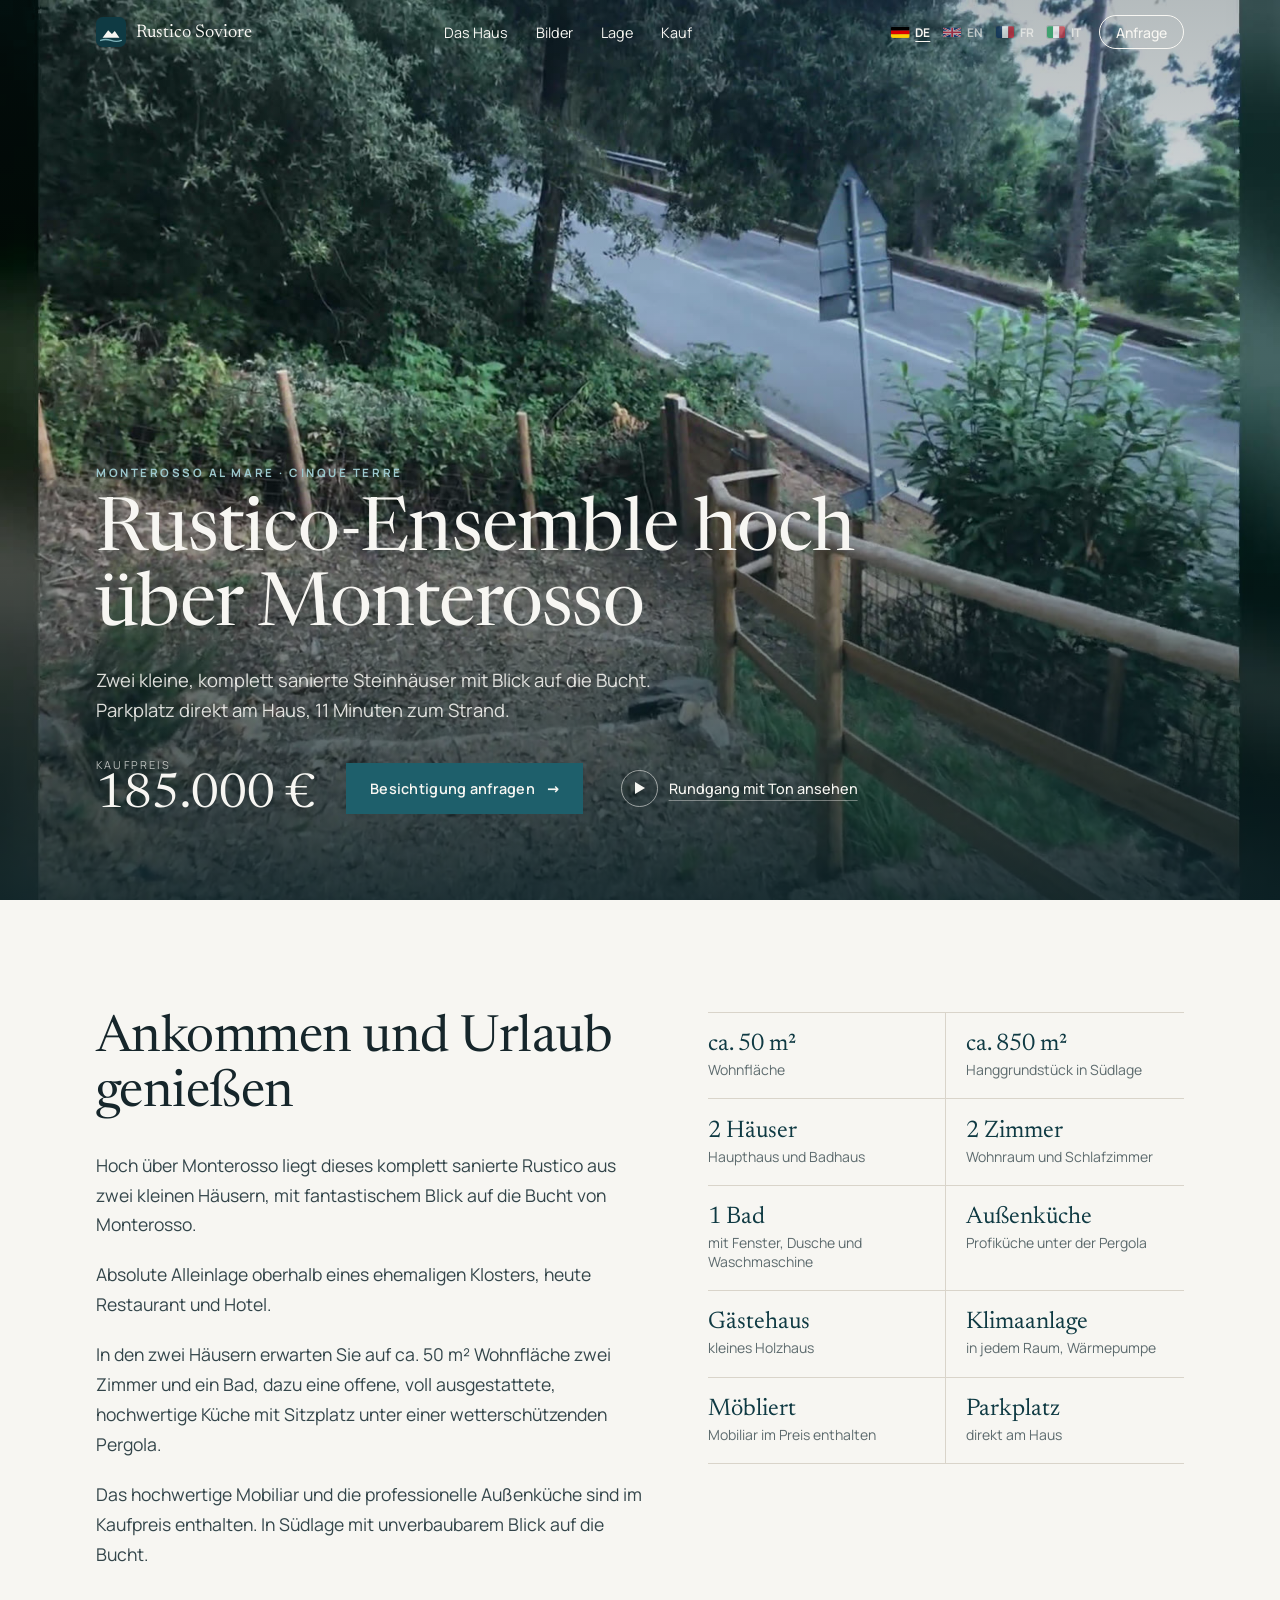
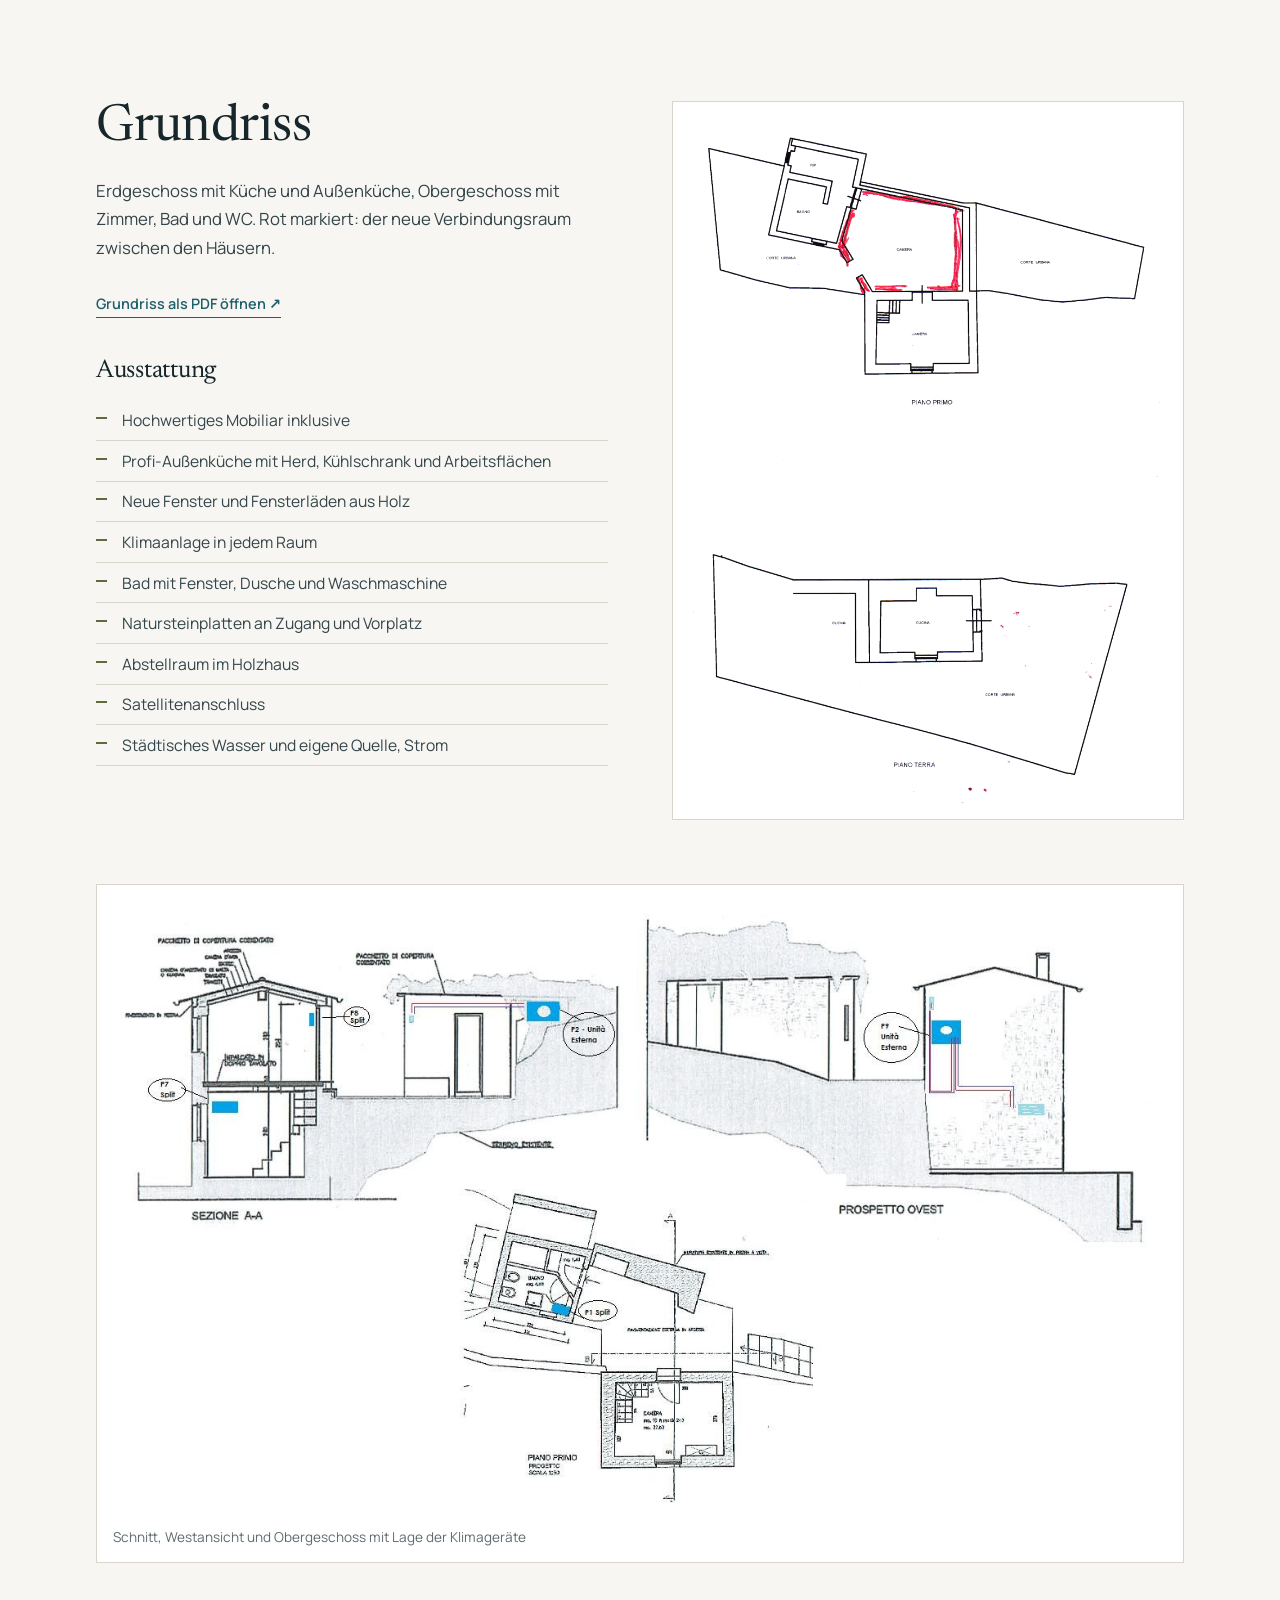
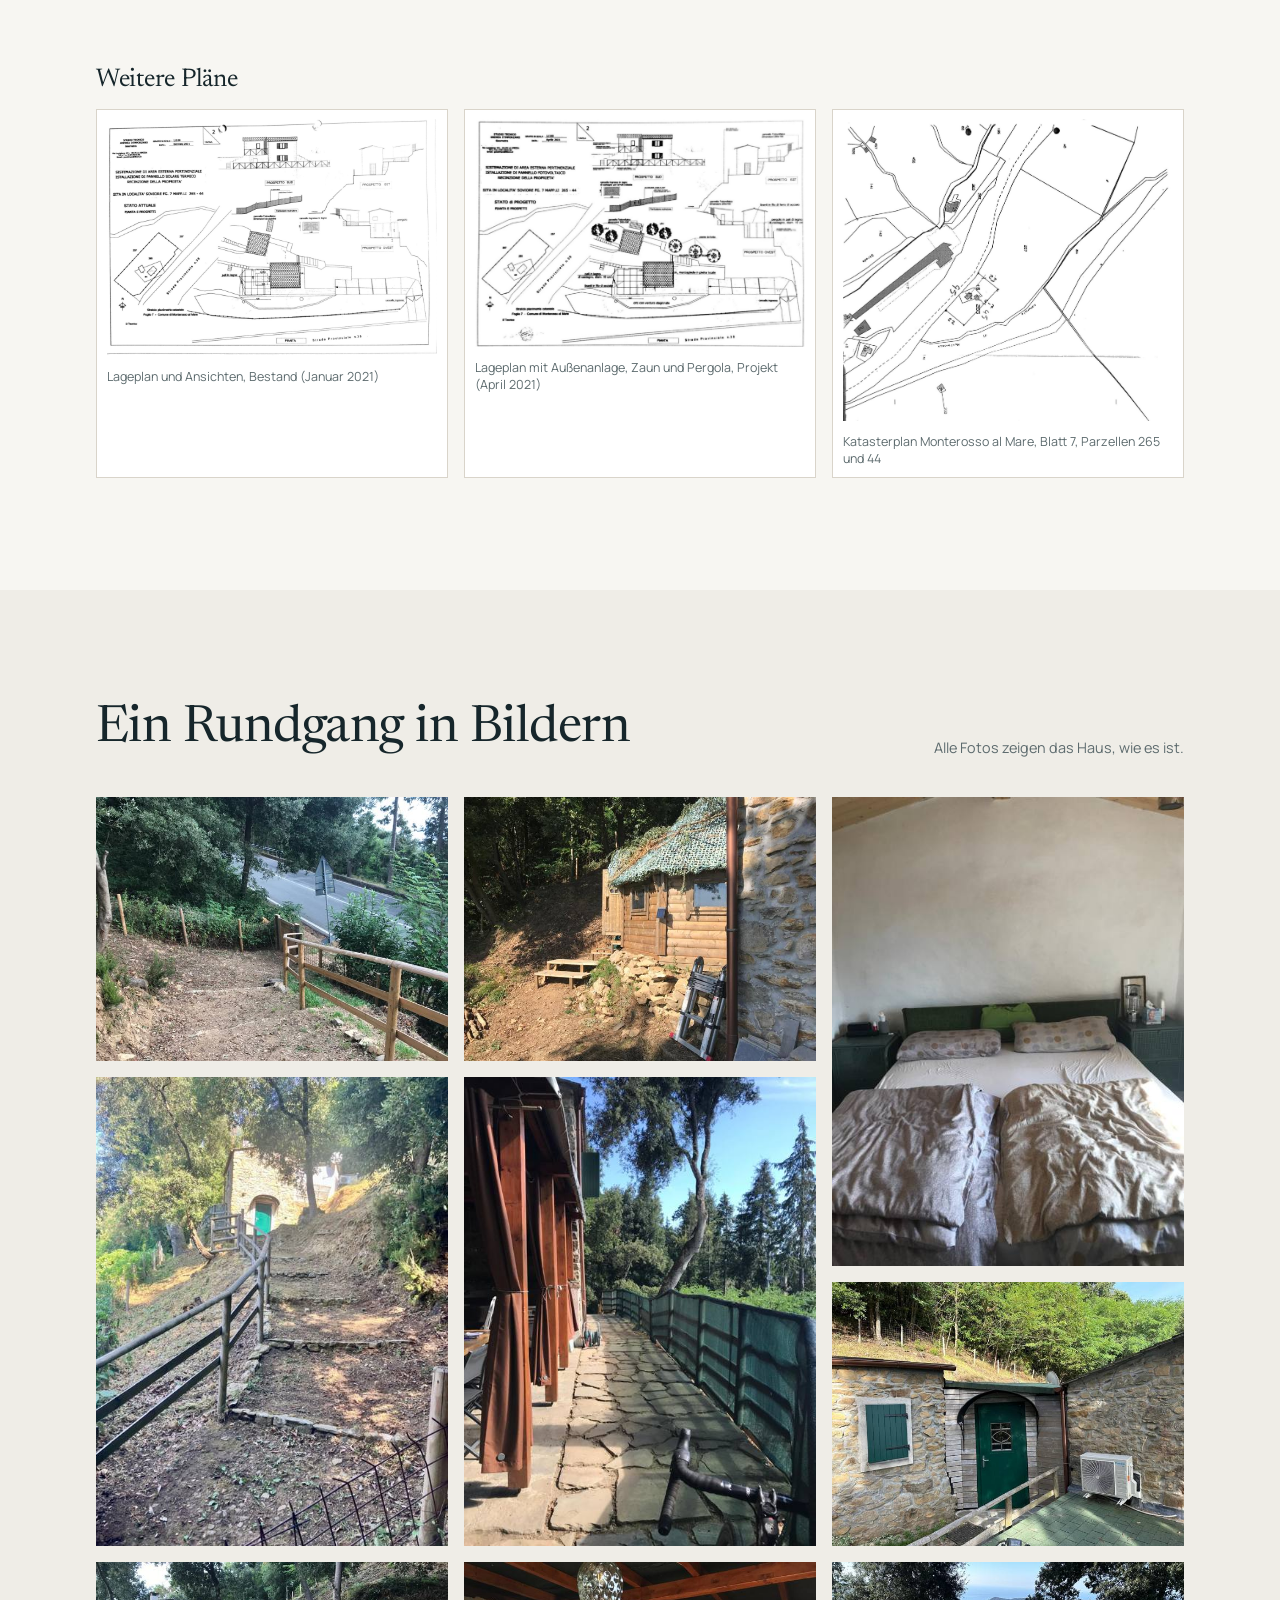
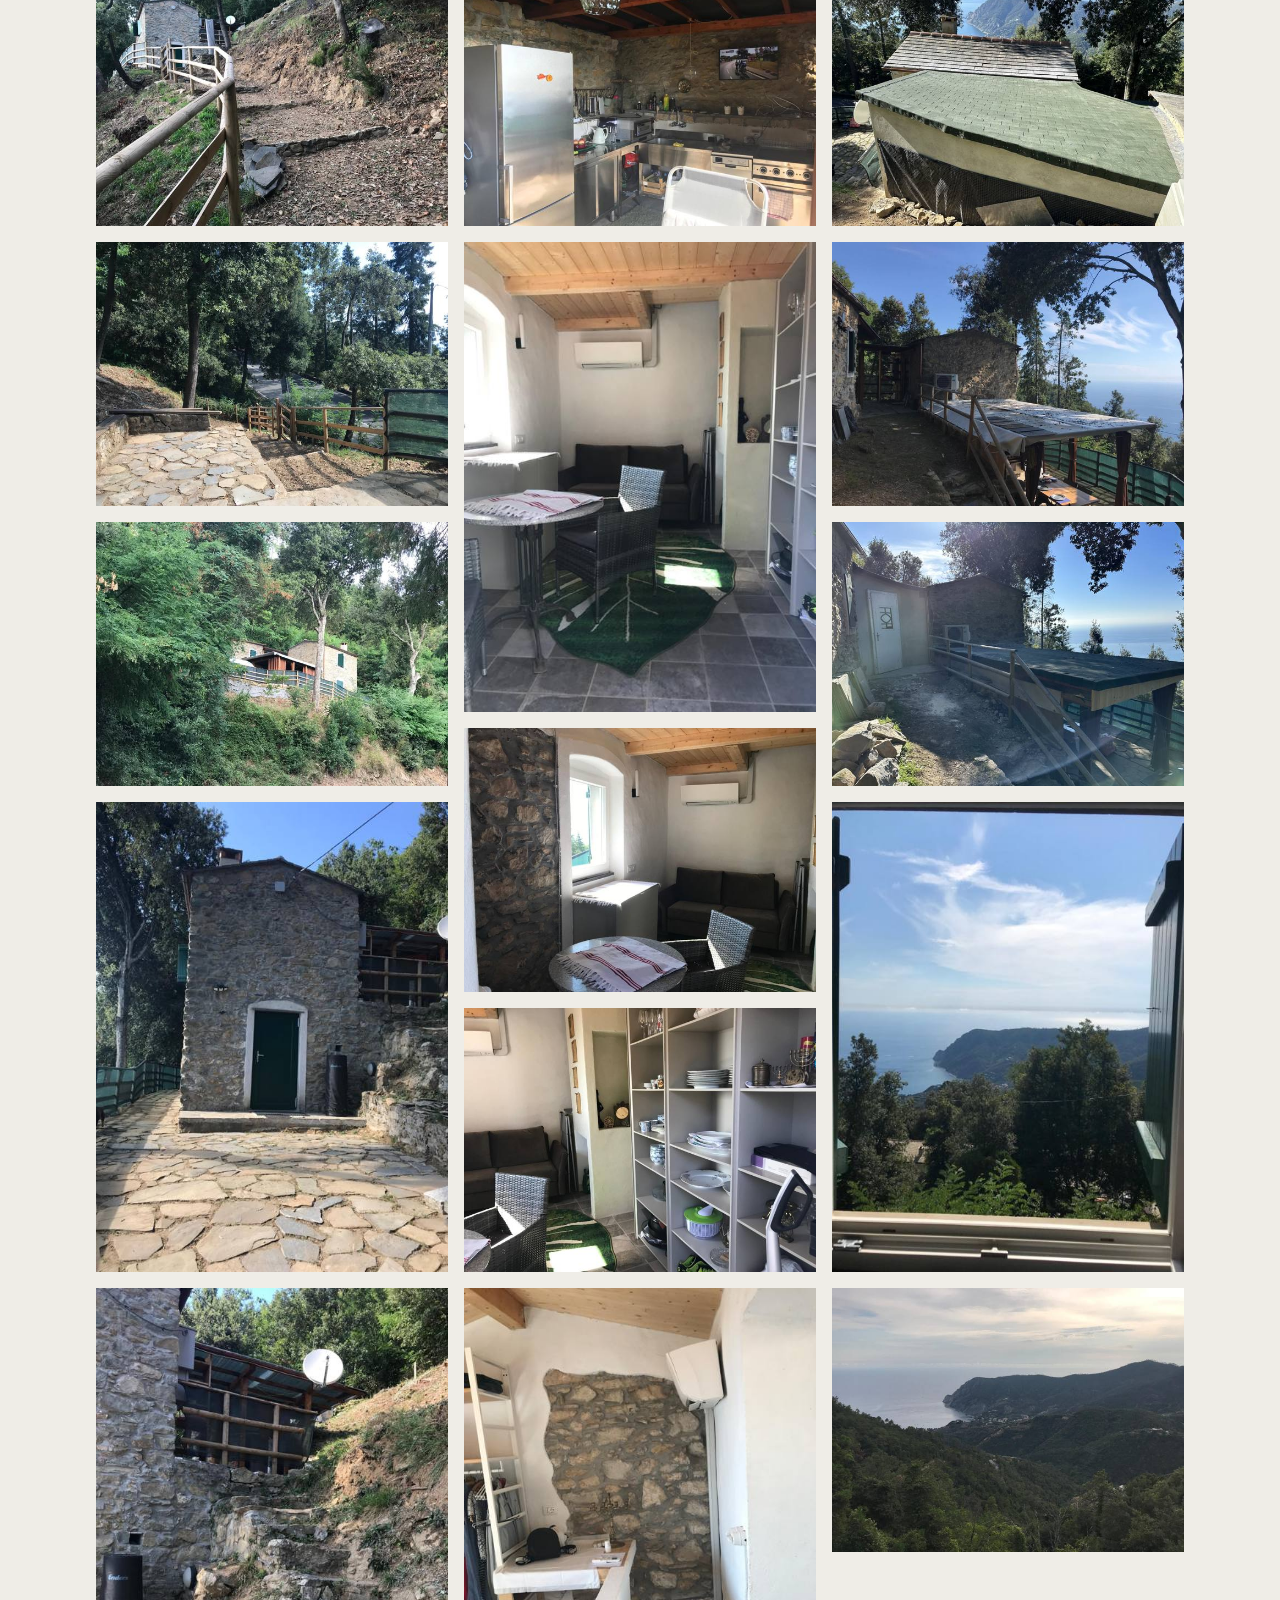
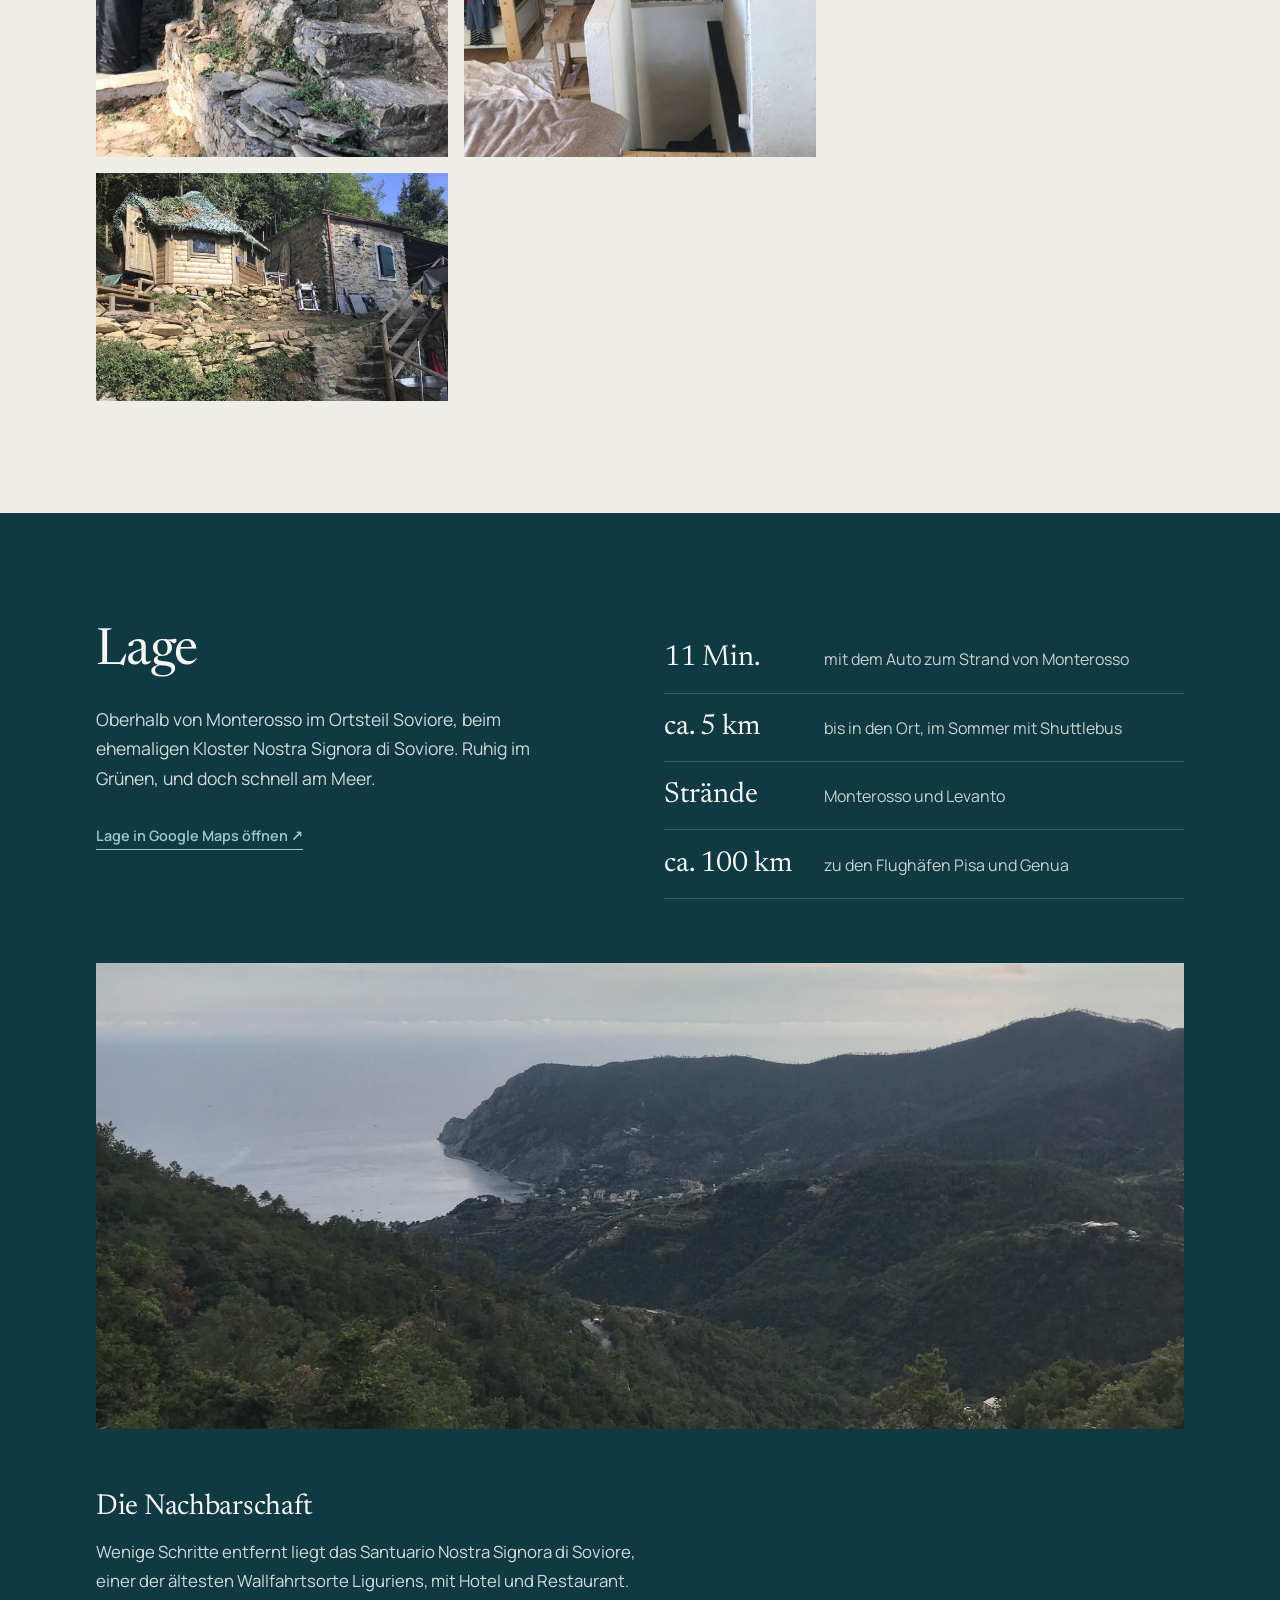
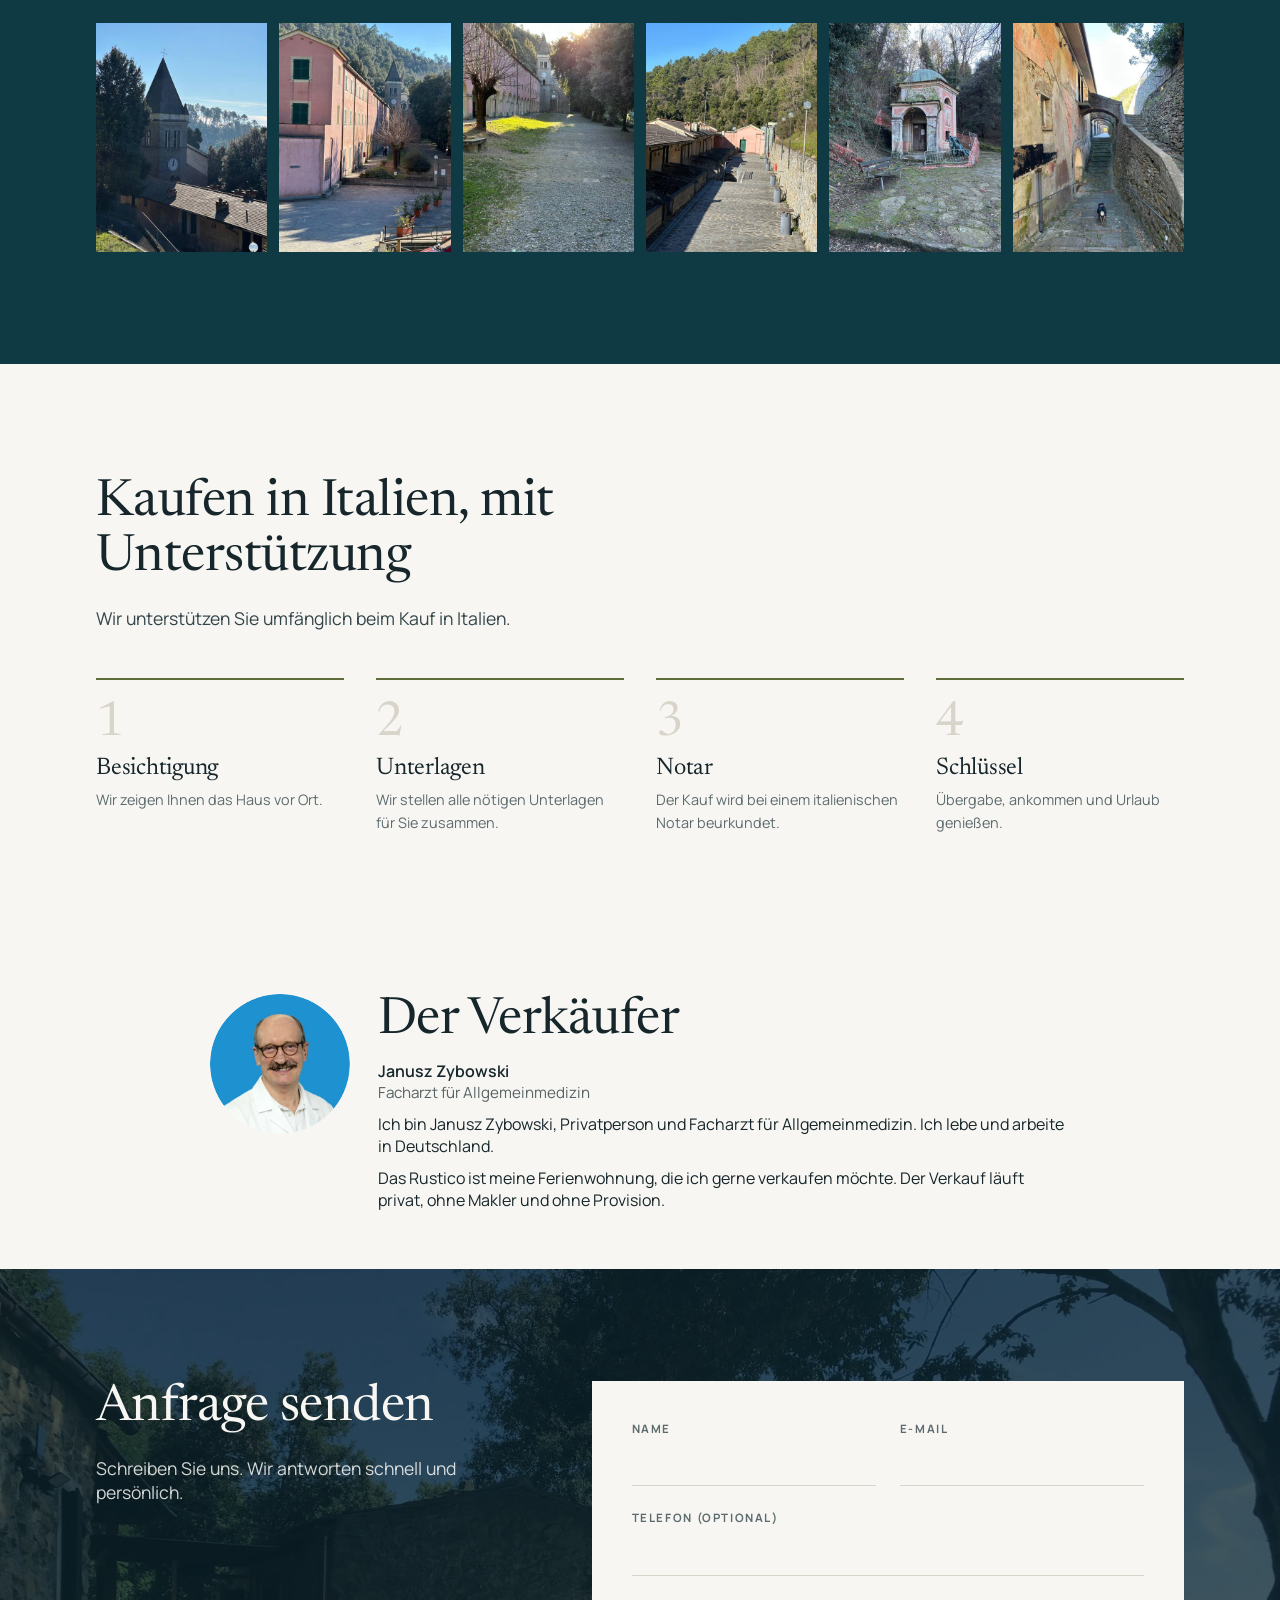
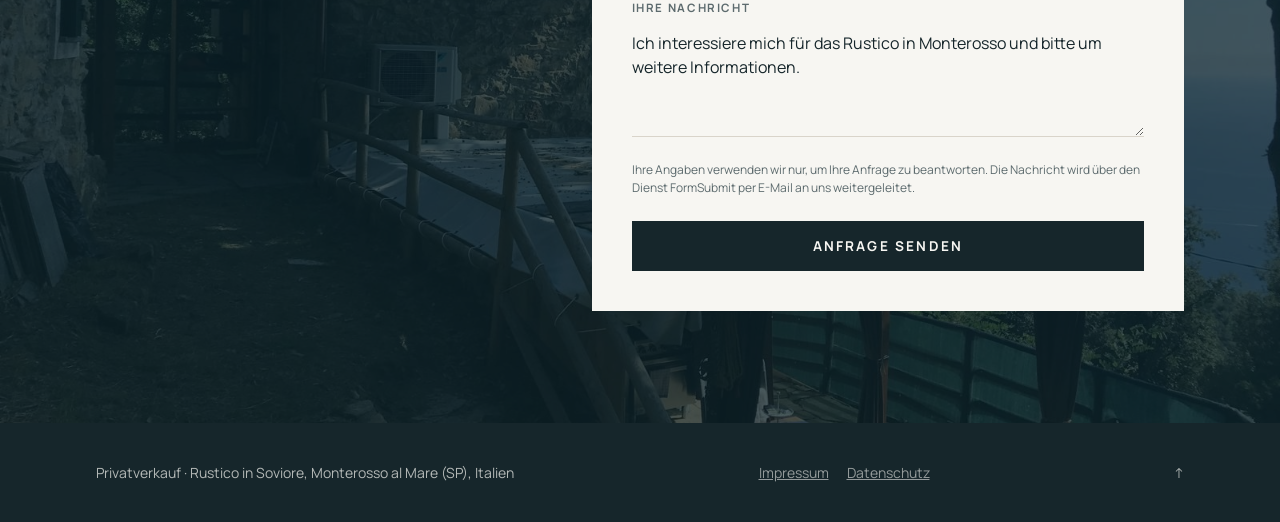
==== commit b257fbb0: "Weitere Pläne: Lageplan Bestand und Projekt 2021, Katasterplan (Eigentümername entfernt) Co-Authored" ====
--- a/index.html
+++ b/index.html
@@ -51,6 +51,7 @@
     <h3 class="equip-title">Ausstattung</h3><ul class="equip"><li>Hochwertiges Mobiliar inklusive</li><li>Profi-Außenküche mit Herd, Kühlschrank und Arbeitsflächen</li><li>Neue Fenster und Fensterläden aus Holz</li><li>Klimaanlage in jedem Raum</li><li>Bad mit Fenster, Dusche und Waschmaschine</li><li>Natursteinplatten an Zugang und Vorplatz</li><li>Abstellraum im Holzhaus</li><li>Satellitenanschluss</li><li>Städtisches Wasser und eigene Quelle, Strom</li></ul></div>
   <a class="plan-img" href="grundriss.png" target="_blank" rel="noopener"><img src="grundriss.png" alt="Grundriss" width="880" height="1260" loading="lazy"></a>
   <figure class="draw"><a href="schnitt.jpg" target="_blank" rel="noopener"><img src="schnitt.jpg" alt="Schnitt, Westansicht und Obergeschoss mit Lage der Klimageräte" width="1289" height="752" loading="lazy"></a><figcaption>Schnitt, Westansicht und Obergeschoss mit Lage der Klimageräte</figcaption></figure>
+  <div class="plans"><h3 class="equip-title">Weitere Pläne</h3><div class="plans-grid"><figure class="draw"><a href="plaene/lageplan-bestand.jpg" target="_blank" rel="noopener"><img src="plaene/lageplan-bestand.jpg" alt="Lageplan und Ansichten, Bestand (Januar 2021)" loading="lazy"></a><figcaption>Lageplan und Ansichten, Bestand (Januar 2021)</figcaption></figure><figure class="draw"><a href="plaene/lageplan-projekt.jpg" target="_blank" rel="noopener"><img src="plaene/lageplan-projekt.jpg" alt="Lageplan mit Außenanlage, Zaun und Pergola, Projekt (April 2021)" loading="lazy"></a><figcaption>Lageplan mit Außenanlage, Zaun und Pergola, Projekt (April 2021)</figcaption></figure><figure class="draw"><a href="plaene/katasterplan.jpg" target="_blank" rel="noopener"><img src="plaene/katasterplan.jpg" alt="Katasterplan Monterosso al Mare, Blatt 7, Parzellen 265 und 44" loading="lazy"></a><figcaption>Katasterplan Monterosso al Mare, Blatt 7, Parzellen 265 und 44</figcaption></figure></div></div>
 </section>
 
 <section class="gallery" id="bilder">
--- a/style.css
+++ b/style.css
@@ -260,3 +260,8 @@
 .legal h2{margin:28px 0 8px;font-size:1.05rem}
 .legal p{margin:0 0 6px;line-height:1.6}
 .legal .back{margin-top:40px}
+
+.plans { grid-column: 1 / -1; }
+.plans-grid { margin-top: 1rem; display: grid; gap: 1rem; }
+@media (min-width: 900px) { .plans-grid { grid-template-columns: 1fr 1fr 1fr; } }
+.plans-grid .draw { grid-column: auto; padding: .6rem; } .plans-grid figcaption { font-size: .78rem; }
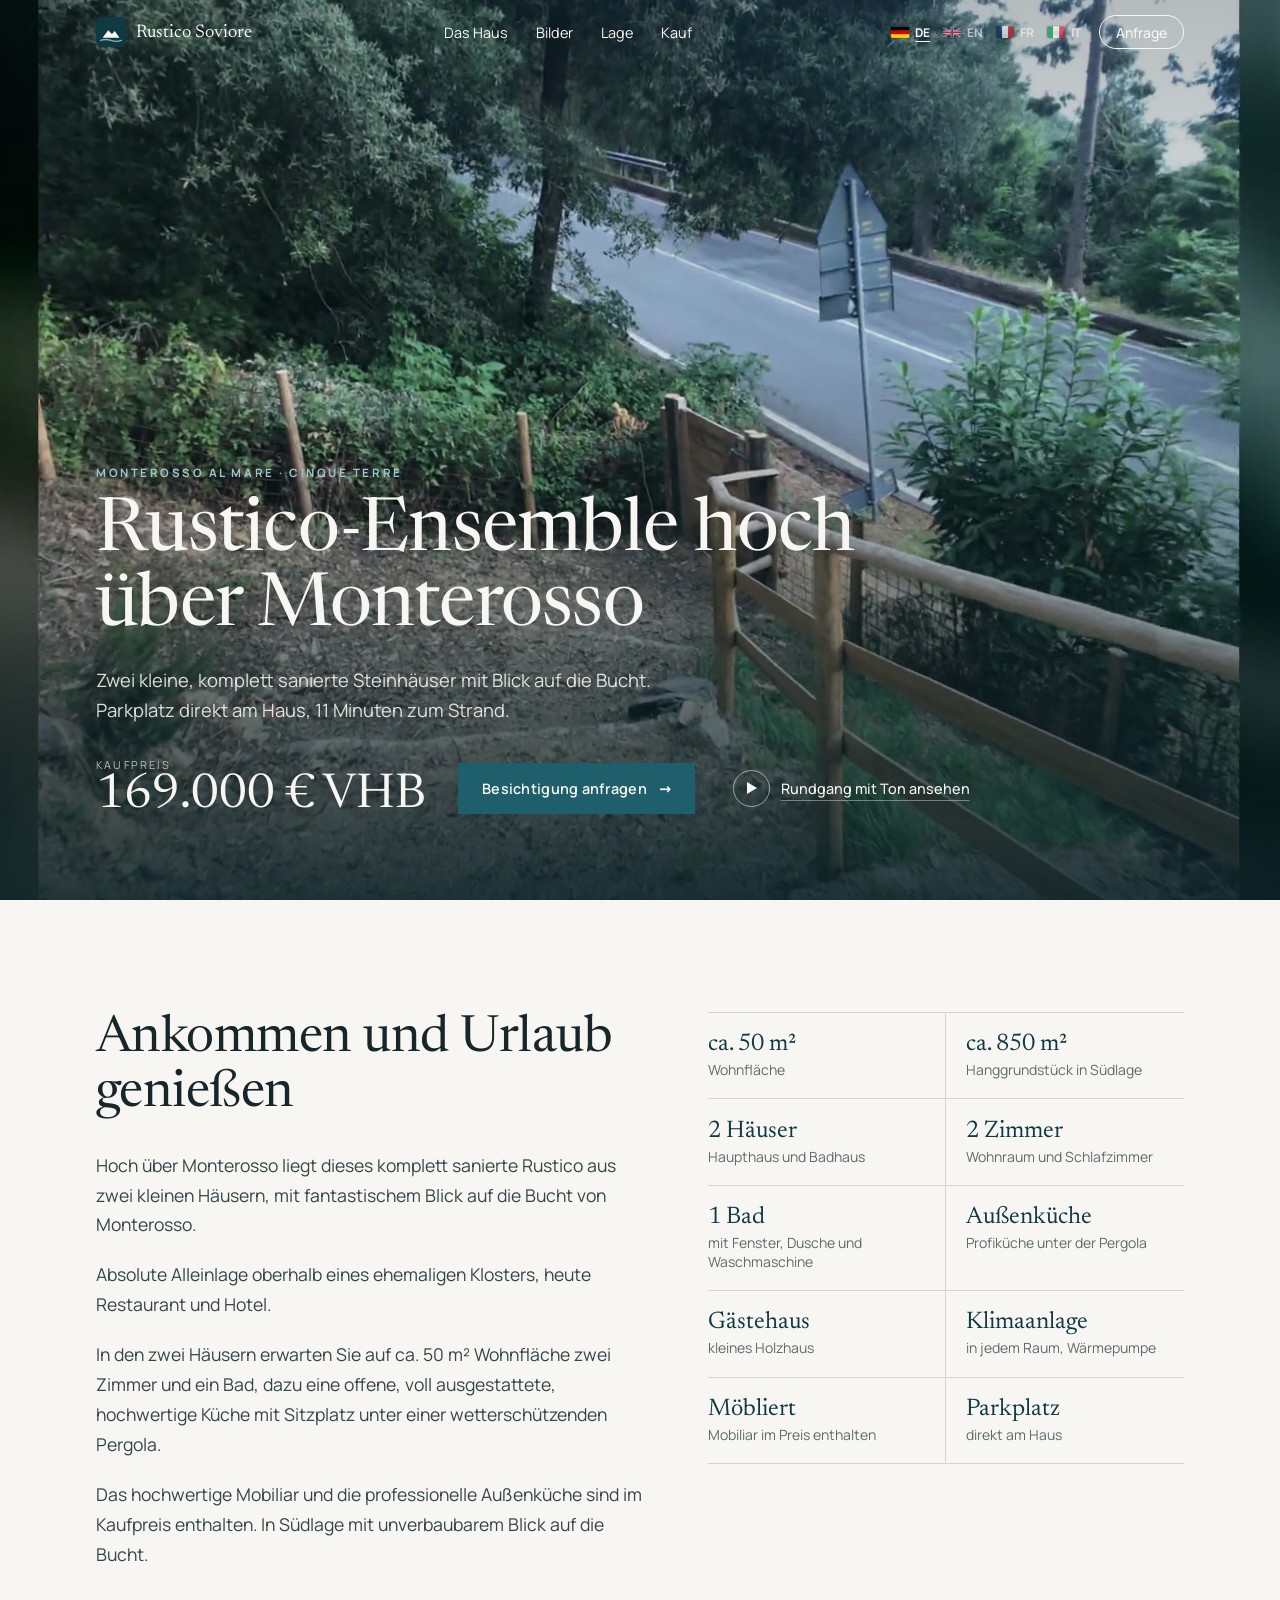
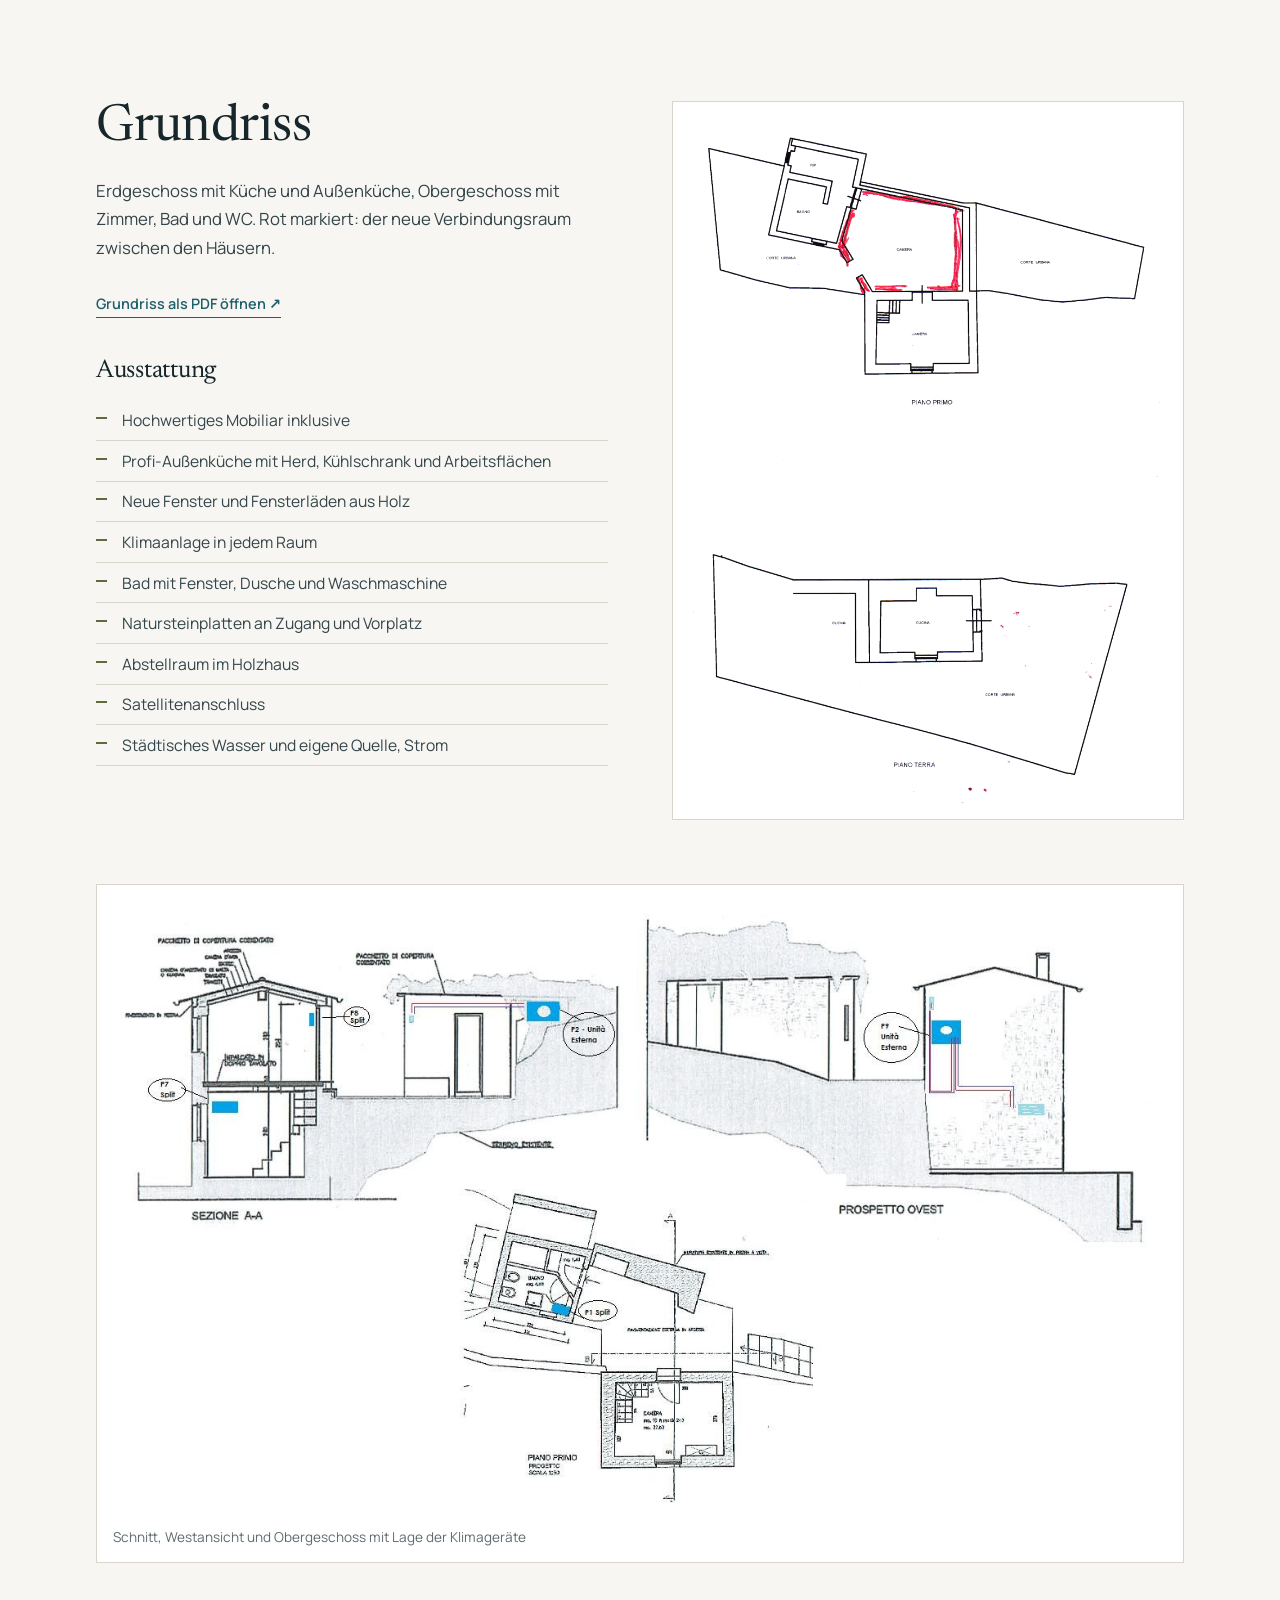
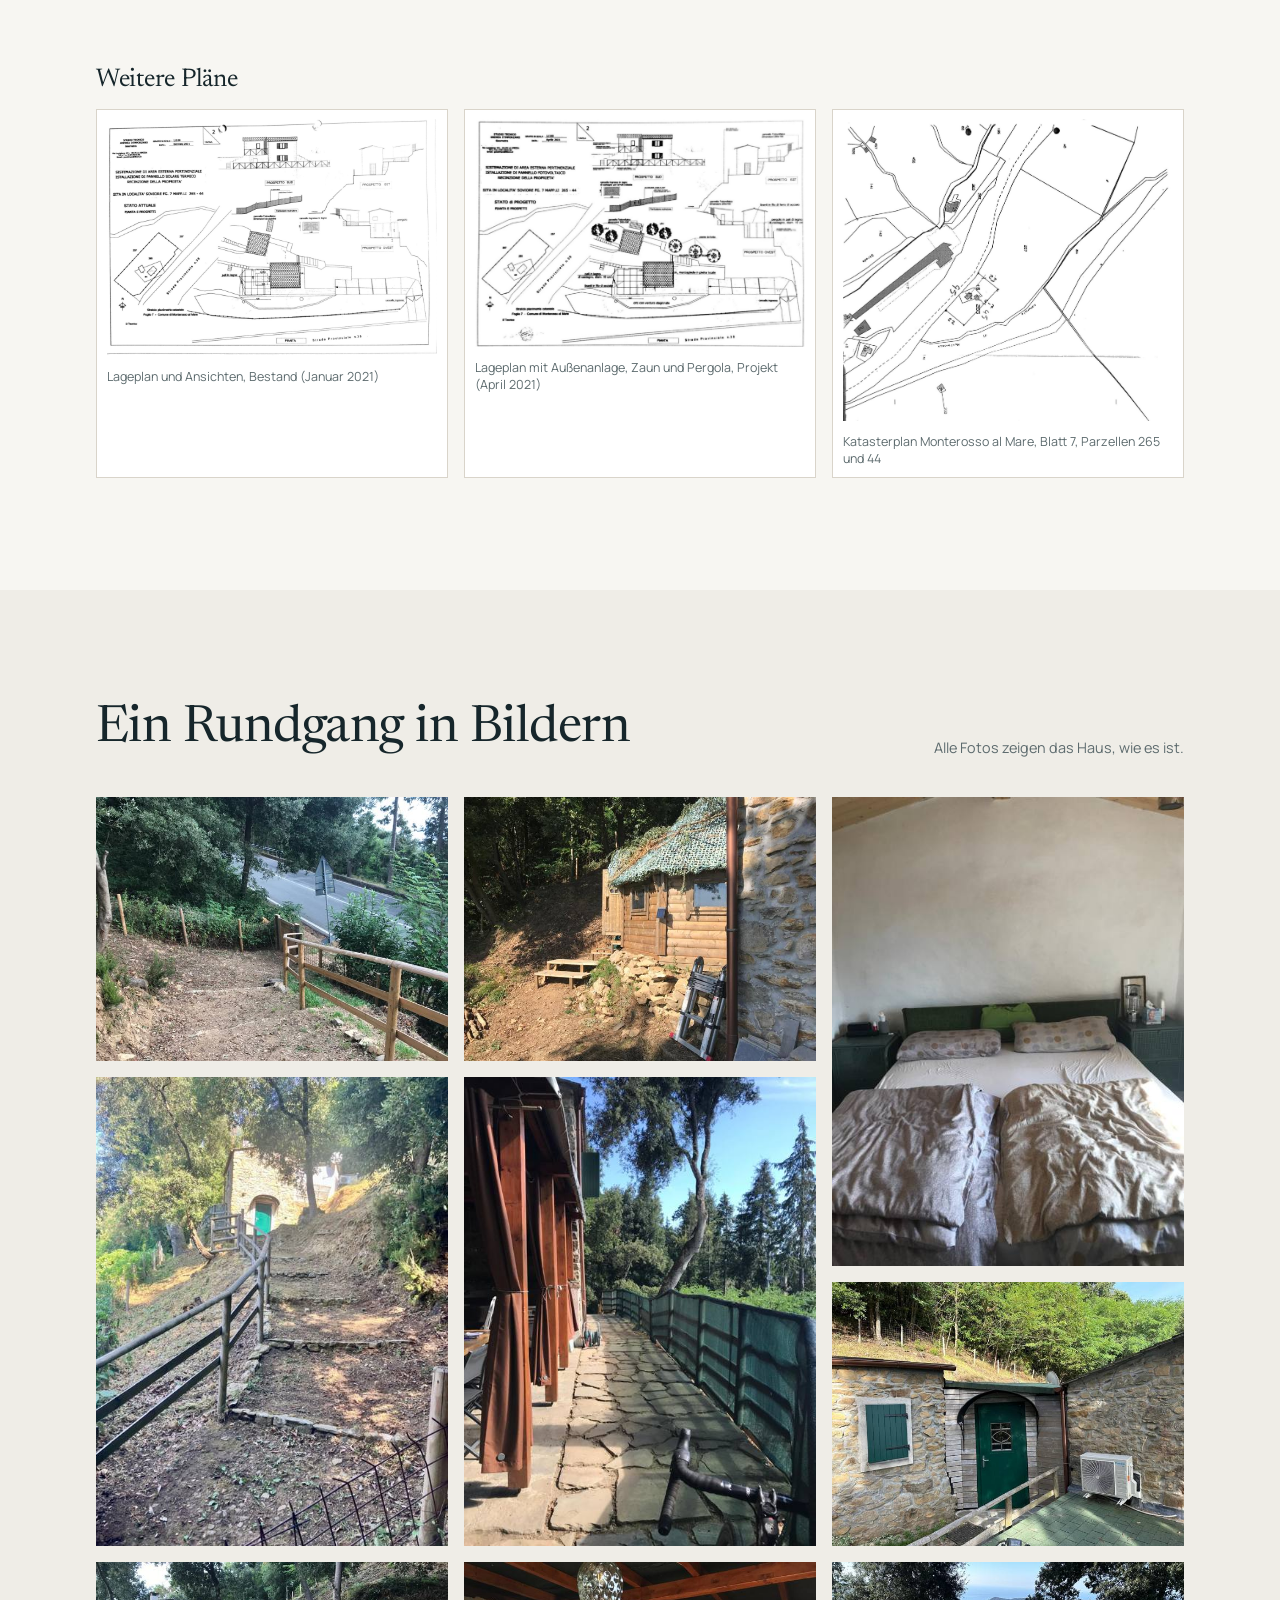
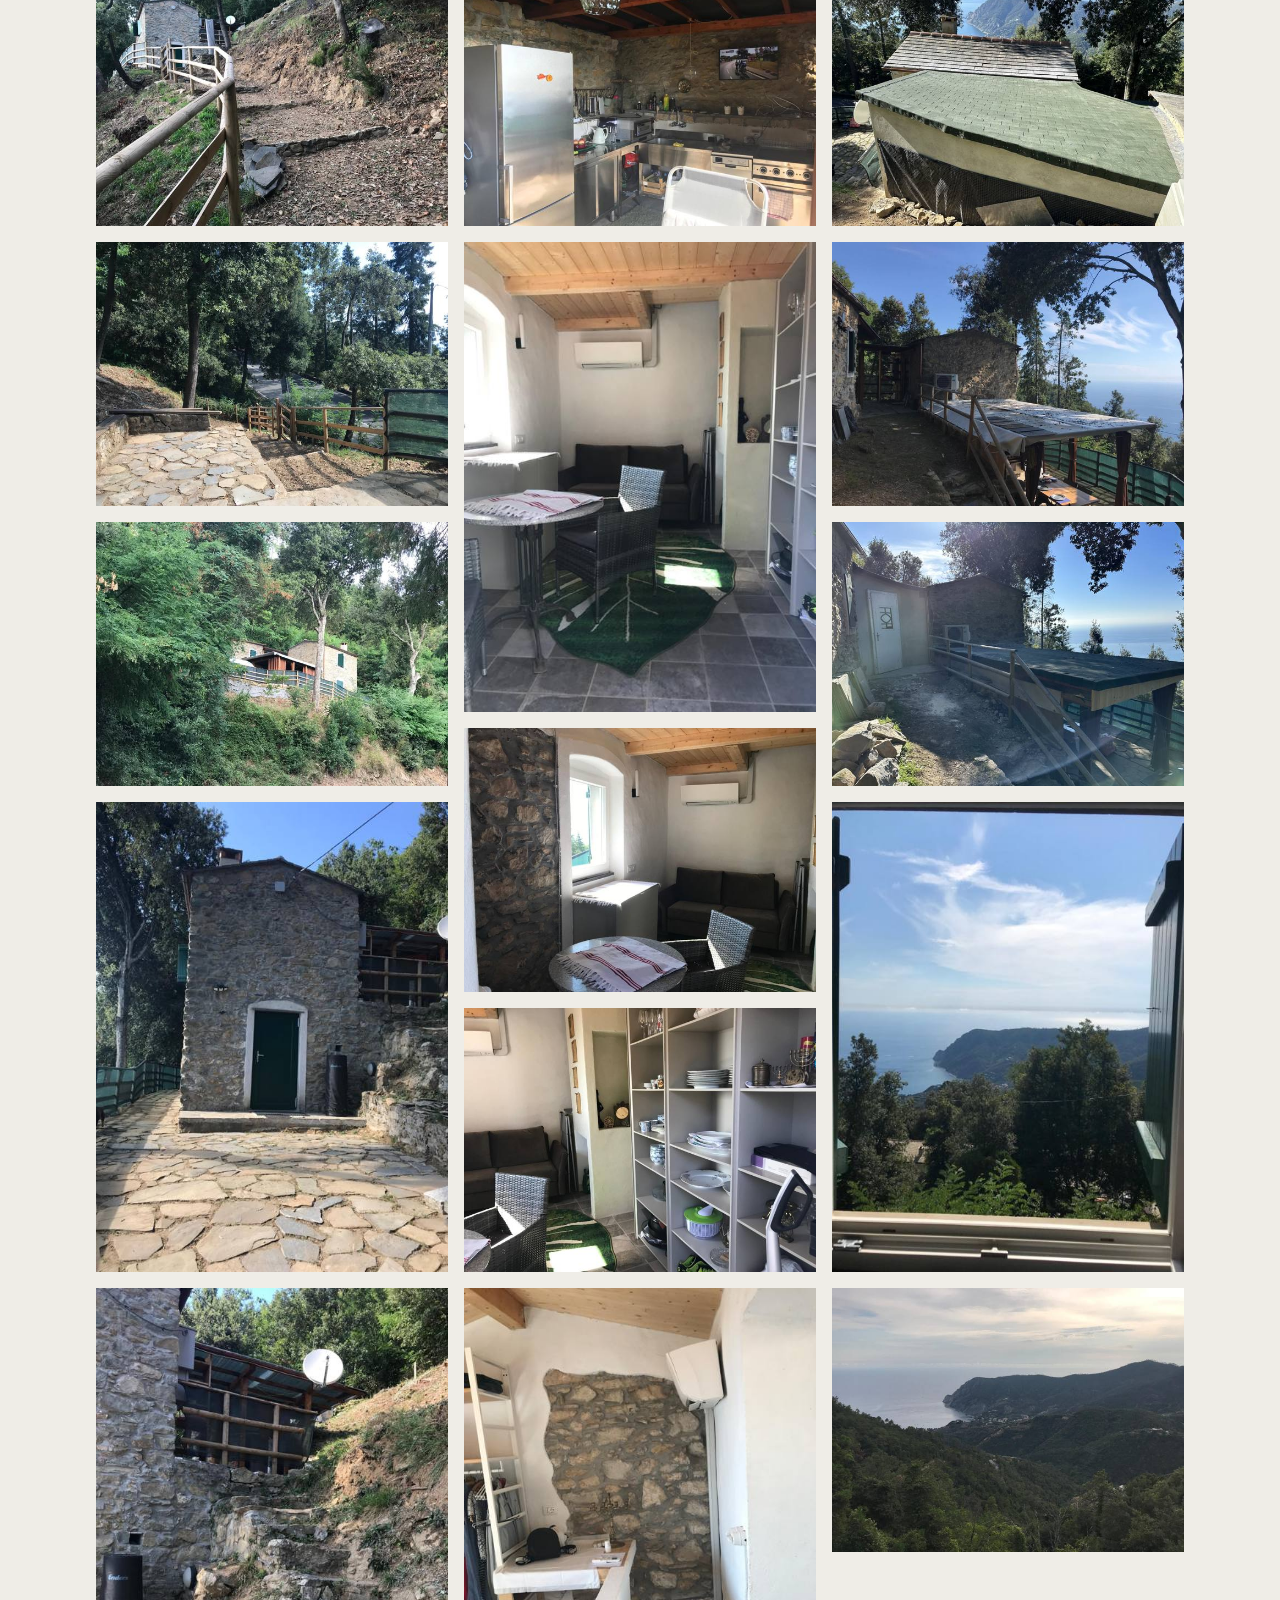
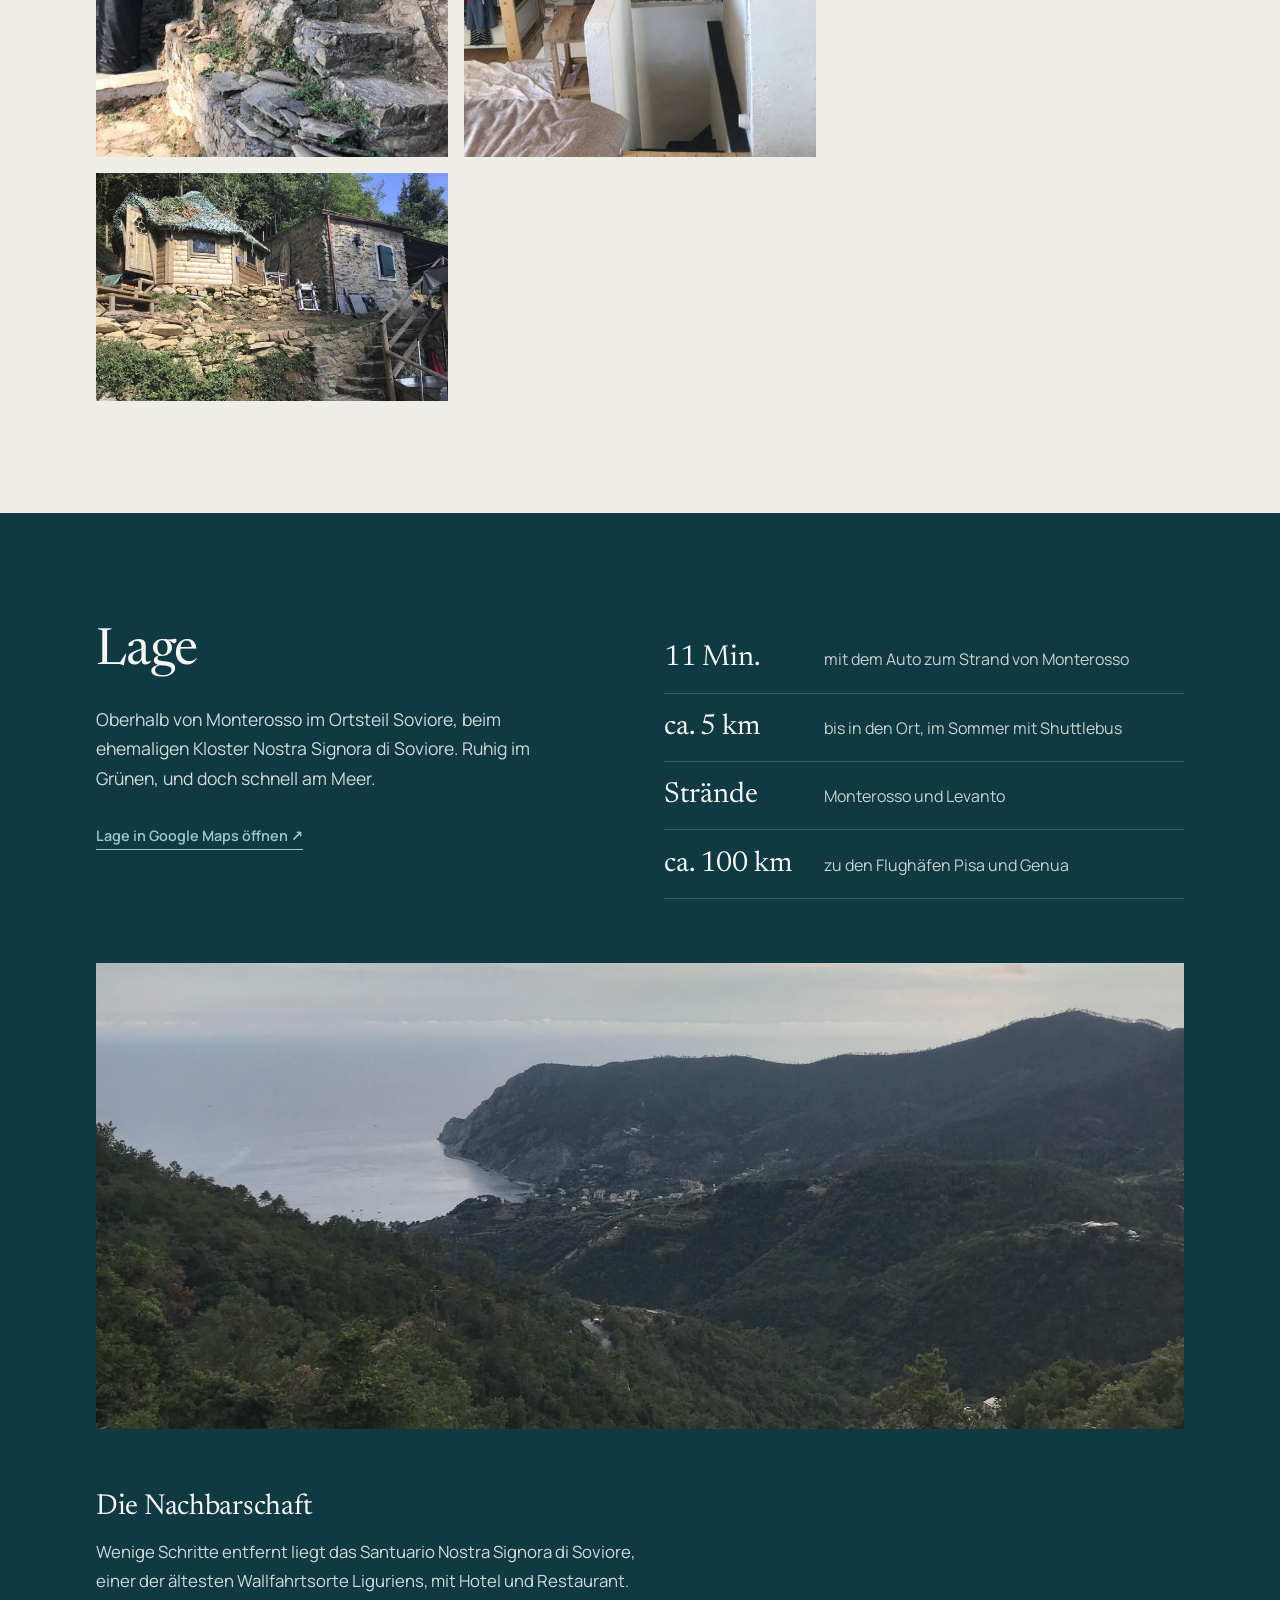
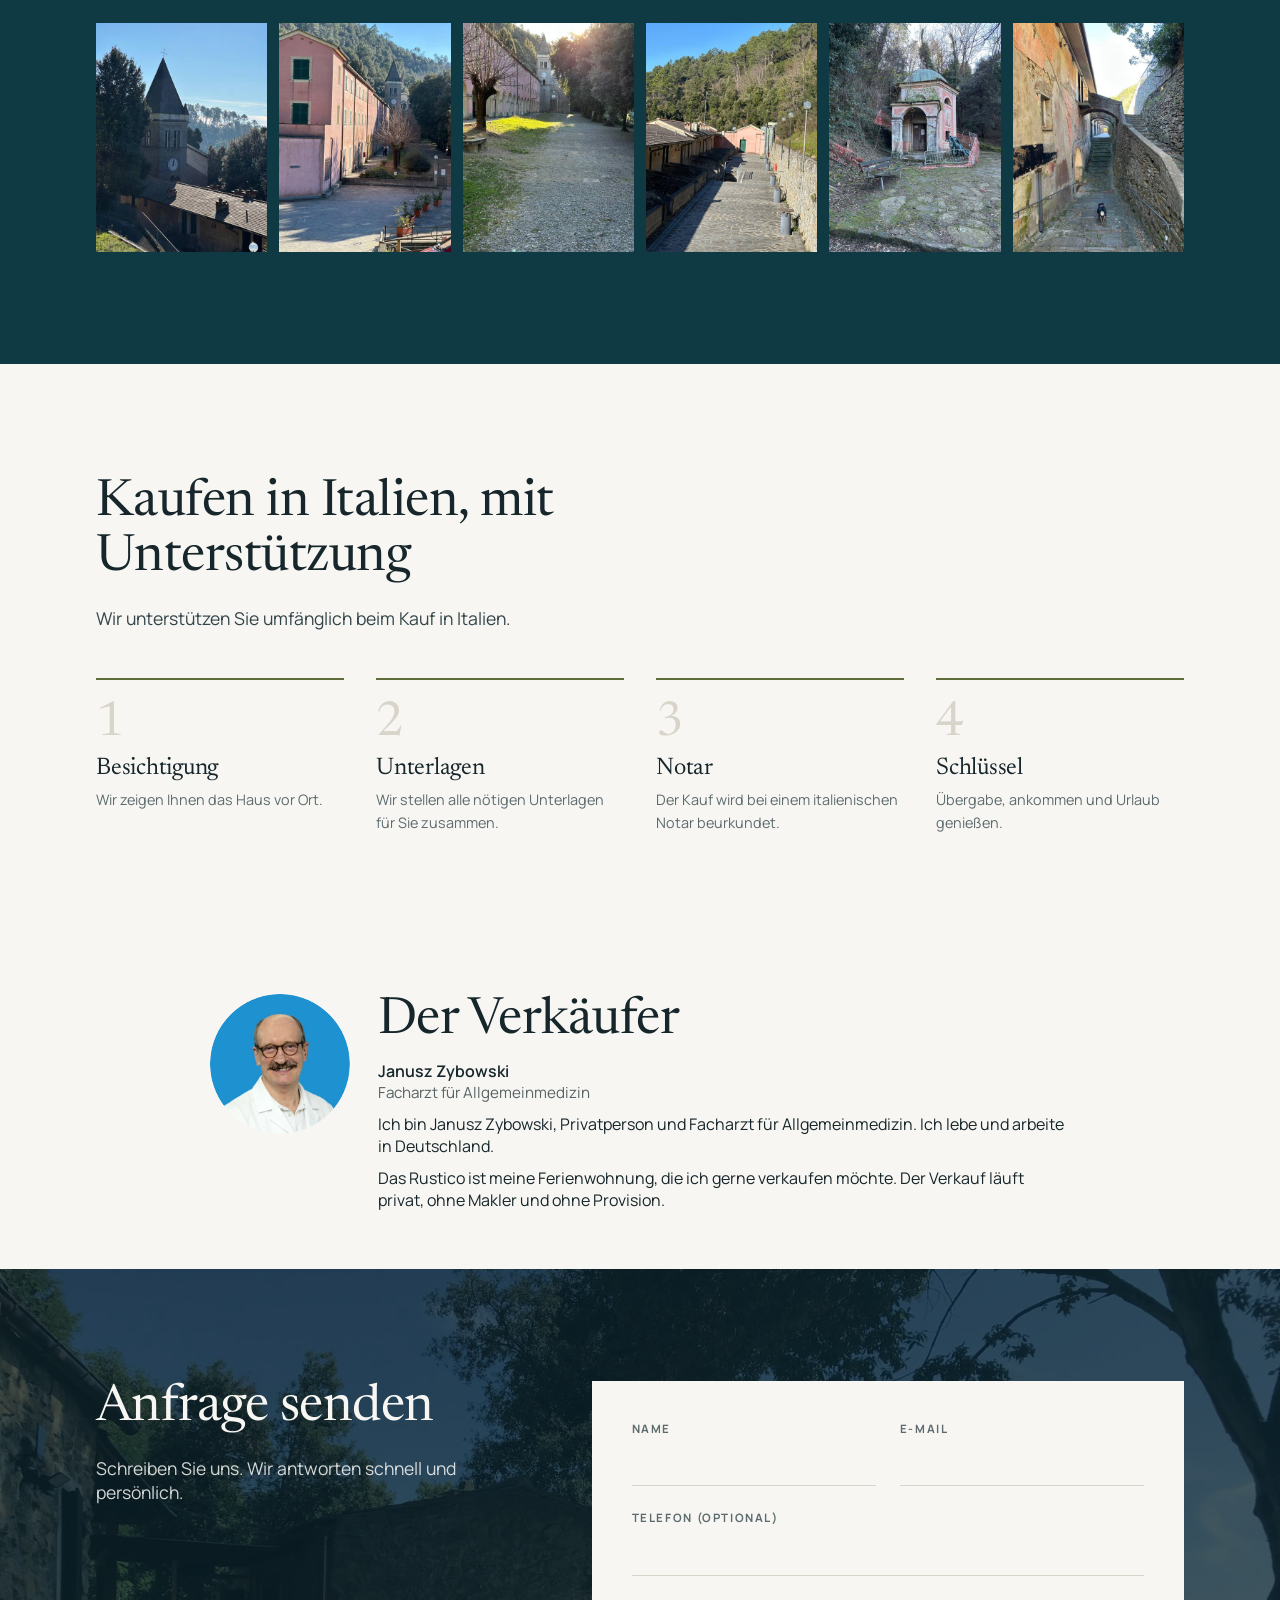
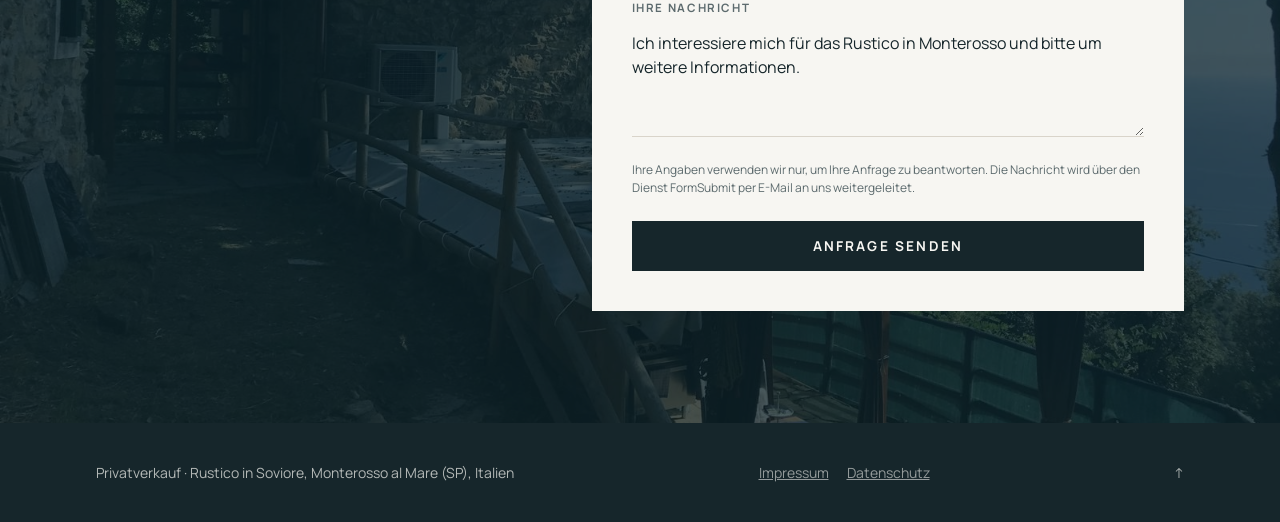
==== commit 2cb882f3: "Preis auf 169.000 EUR VHB gesenkt, Preisanzeige je Sprache price_display pro Sprache (VHB / o.n.o. /" ====
--- a/index.html
+++ b/index.html
@@ -3,11 +3,11 @@
 <head>
 <meta charset="utf-8">
 <meta name="viewport" content="width=device-width, initial-scale=1">
-<title>Rustico mit Meerblick in Monterosso al Mare · 185.000 €</title>
+<title>Rustico mit Meerblick in Monterosso al Mare · 169.000 € VHB</title>
 <meta name="description" content="Komplett saniertes Rustico aus zwei Steinhäusern hoch über Monterosso, Cinque Terre. Parkplatz am Haus, 11 Minuten zum Strand.">
 <link rel="canonical" href="https://rustico-monterosso.com/"><link rel="alternate" hreflang="de" href="https://rustico-monterosso.com/"><link rel="alternate" hreflang="en" href="https://rustico-monterosso.com/en/"><link rel="alternate" hreflang="fr" href="https://rustico-monterosso.com/fr/"><link rel="alternate" hreflang="it" href="https://rustico-monterosso.com/it/">
 <meta property="og:type" content="website">
-<meta property="og:title" content="Rustico mit Meerblick in Monterosso al Mare · 185.000 €">
+<meta property="og:title" content="Rustico mit Meerblick in Monterosso al Mare · 169.000 € VHB">
 <meta property="og:description" content="Komplett saniertes Rustico aus zwei Steinhäusern hoch über Monterosso, Cinque Terre. Parkplatz am Haus, 11 Minuten zum Strand.">
 <meta property="og:url" content="https://rustico-monterosso.com/">
 <meta property="og:image" content="https://rustico-monterosso.com/og.jpg">
@@ -16,7 +16,7 @@
 <link rel="preload" href="poster-quer.jpg" as="image" media="(min-aspect-ratio: 1/1)">
 <link rel="stylesheet" href="fonts.css">
 <link rel="stylesheet" href="style.css">
-<script type="application/ld+json">{"@context": "https://schema.org", "@type": "Offer", "name": "Rustico-Ensemble hoch über Monterosso", "price": "185000", "priceCurrency": "EUR", "url": "https://rustico-monterosso.com/", "image": "https://rustico-monterosso.com/og.jpg", "itemOffered": {"@type": "House", "name": "Rustico-Ensemble hoch über Monterosso", "floorSize": {"@type": "QuantitativeValue", "value": 50, "unitCode": "MTK"}, "numberOfRooms": 2, "address": {"@type": "PostalAddress", "addressLocality": "Monterosso al Mare", "addressRegion": "SP", "addressCountry": "IT"}}}</script>
+<script type="application/ld+json">{"@context": "https://schema.org", "@type": "Offer", "name": "Rustico-Ensemble hoch über Monterosso", "price": "169000", "priceCurrency": "EUR", "url": "https://rustico-monterosso.com/", "image": "https://rustico-monterosso.com/og.jpg", "itemOffered": {"@type": "House", "name": "Rustico-Ensemble hoch über Monterosso", "floorSize": {"@type": "QuantitativeValue", "value": 50, "unitCode": "MTK"}, "numberOfRooms": 2, "address": {"@type": "PostalAddress", "addressLocality": "Monterosso al Mare", "addressRegion": "SP", "addressCountry": "IT"}}}</script>
 </head>
 <body>
 <header class="bar" id="bar">
@@ -34,7 +34,7 @@
     <h1>Rustico-Ensemble hoch über Monterosso</h1>
     <p class="lead">Zwei kleine, komplett sanierte Steinhäuser mit Blick auf die Bucht. Parkplatz direkt am Haus, 11 Minuten zum Strand.</p>
     <div class="hero-row">
-      <div class="price"><small>Kaufpreis</small><strong>185.000 €</strong></div>
+      <div class="price"><small>Kaufpreis</small><strong>169.000 € VHB</strong></div>
       <a class="visit-cta" href="#kontakt">Besichtigung anfragen <span aria-hidden="true">→</span></a>
       <button type="button" class="sound-cta" id="soundBtn"><span class="play" aria-hidden="true"><svg width="12" height="14" viewBox="0 0 12 14"><path d="M1 1l10 6-10 6z" fill="currentColor"/></svg></span>Rundgang mit Ton ansehen</button>
     </div>
@@ -98,7 +98,7 @@
   </div>
 </section>
 </main>
-<div class="mbar" id="mbar"><div><small>Kaufpreis</small><strong>185.000 €</strong></div><a href="#kontakt">Besichtigung anfragen →</a></div>
+<div class="mbar" id="mbar"><div><small>Kaufpreis</small><strong>169.000 € VHB</strong></div><a href="#kontakt">Besichtigung anfragen →</a></div>
 <footer class="foot"><div class="wrap"><span>Privatverkauf · Rustico in Soviore, Monterosso al Mare (SP), Italien</span><span class="flinks"><a href="impressum.html" class="flink">Impressum</a><a href="datenschutz.html" class="flink">Datenschutz</a></span><a href="#top" aria-label="top">↑</a></div></footer>
 
 <div class="modal" id="videoModal" hidden><div class="modal-in"><button type="button" class="close" data-close>Schließen ✕</button><video id="modalVideo" controls playsinline></video></div></div>
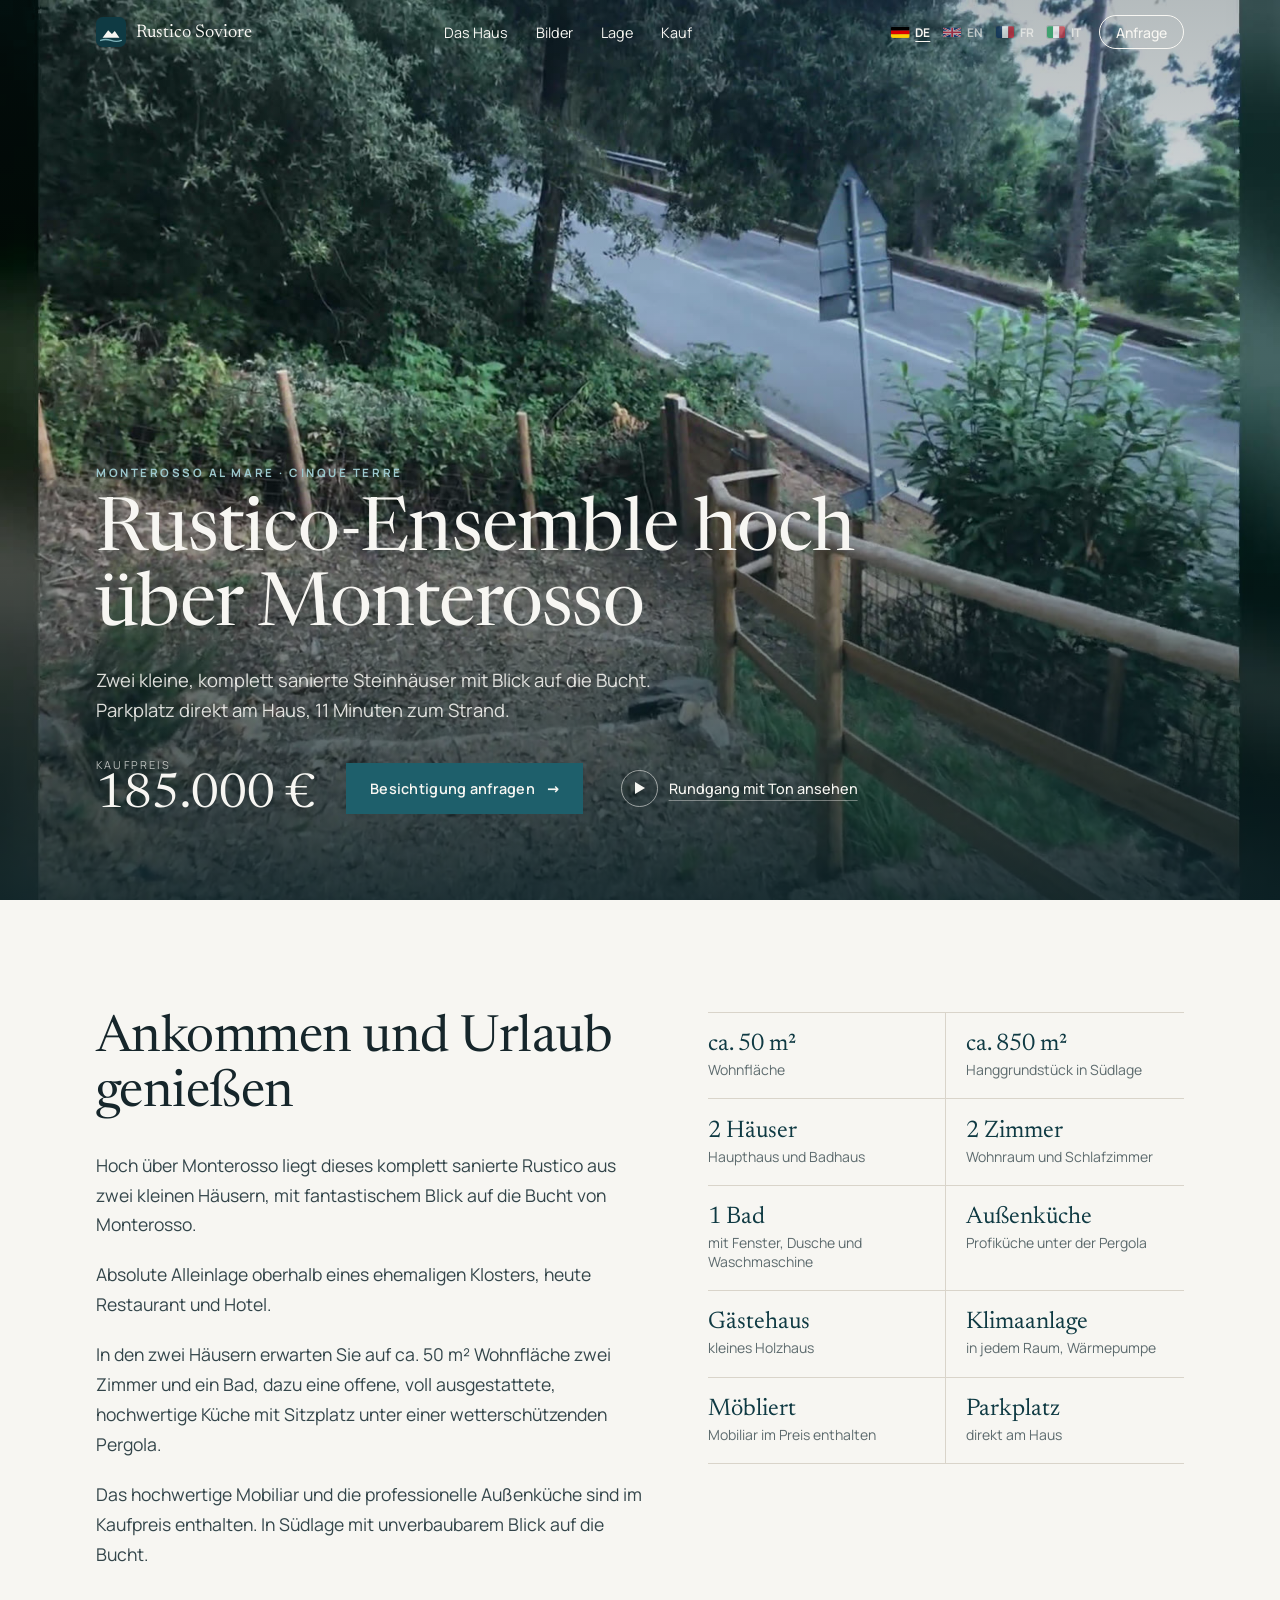
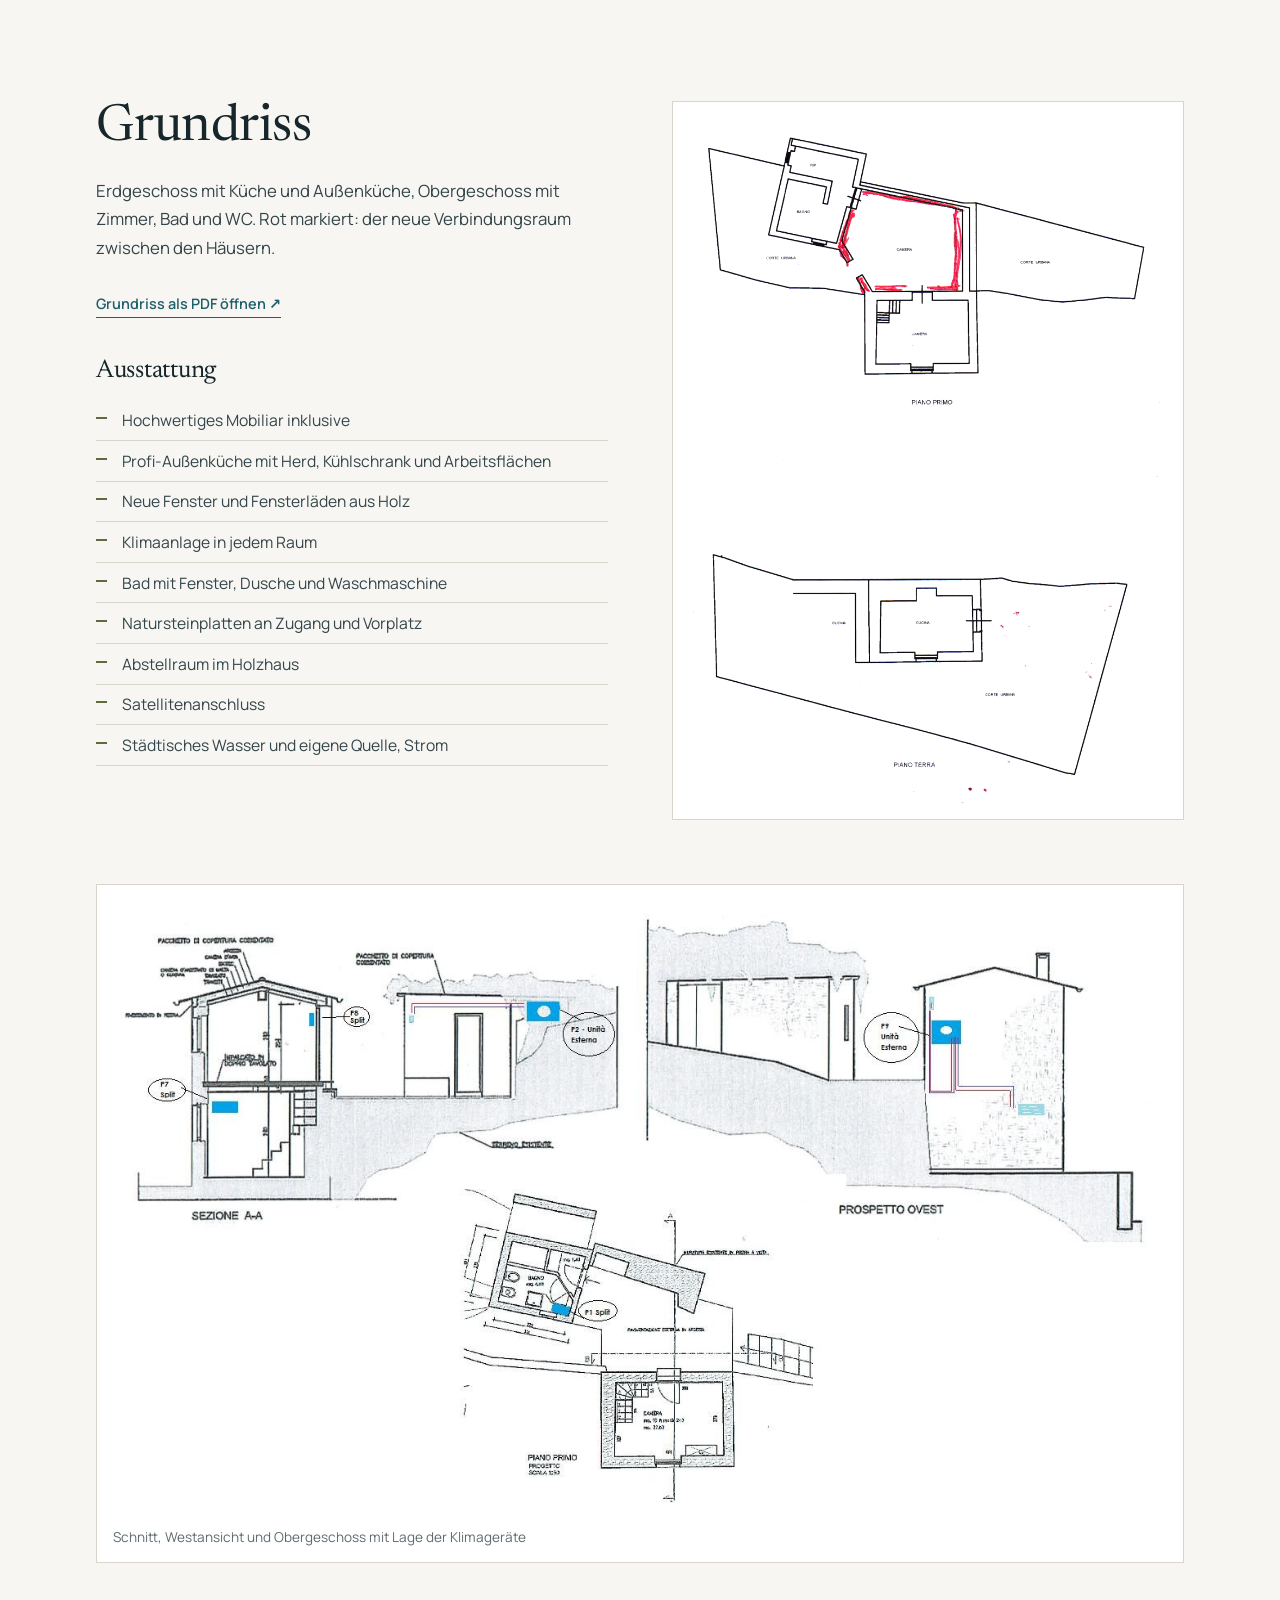
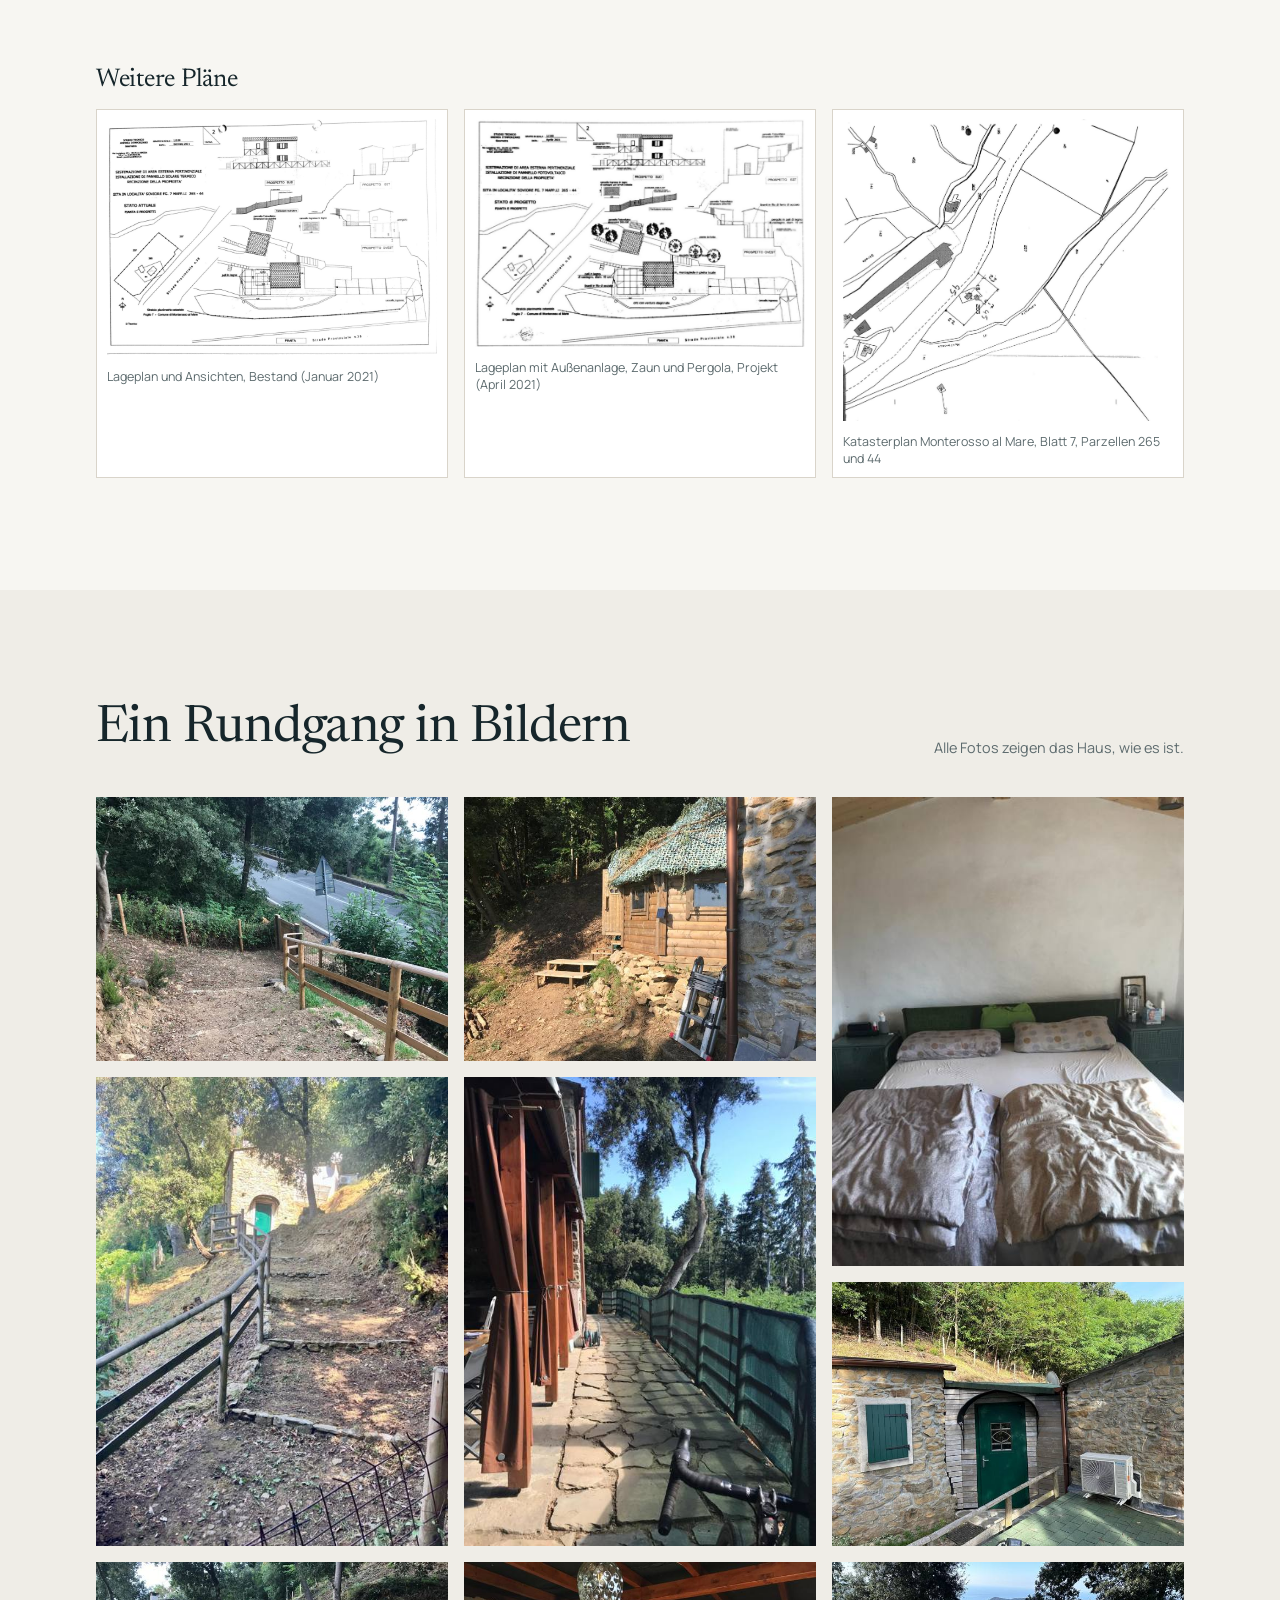
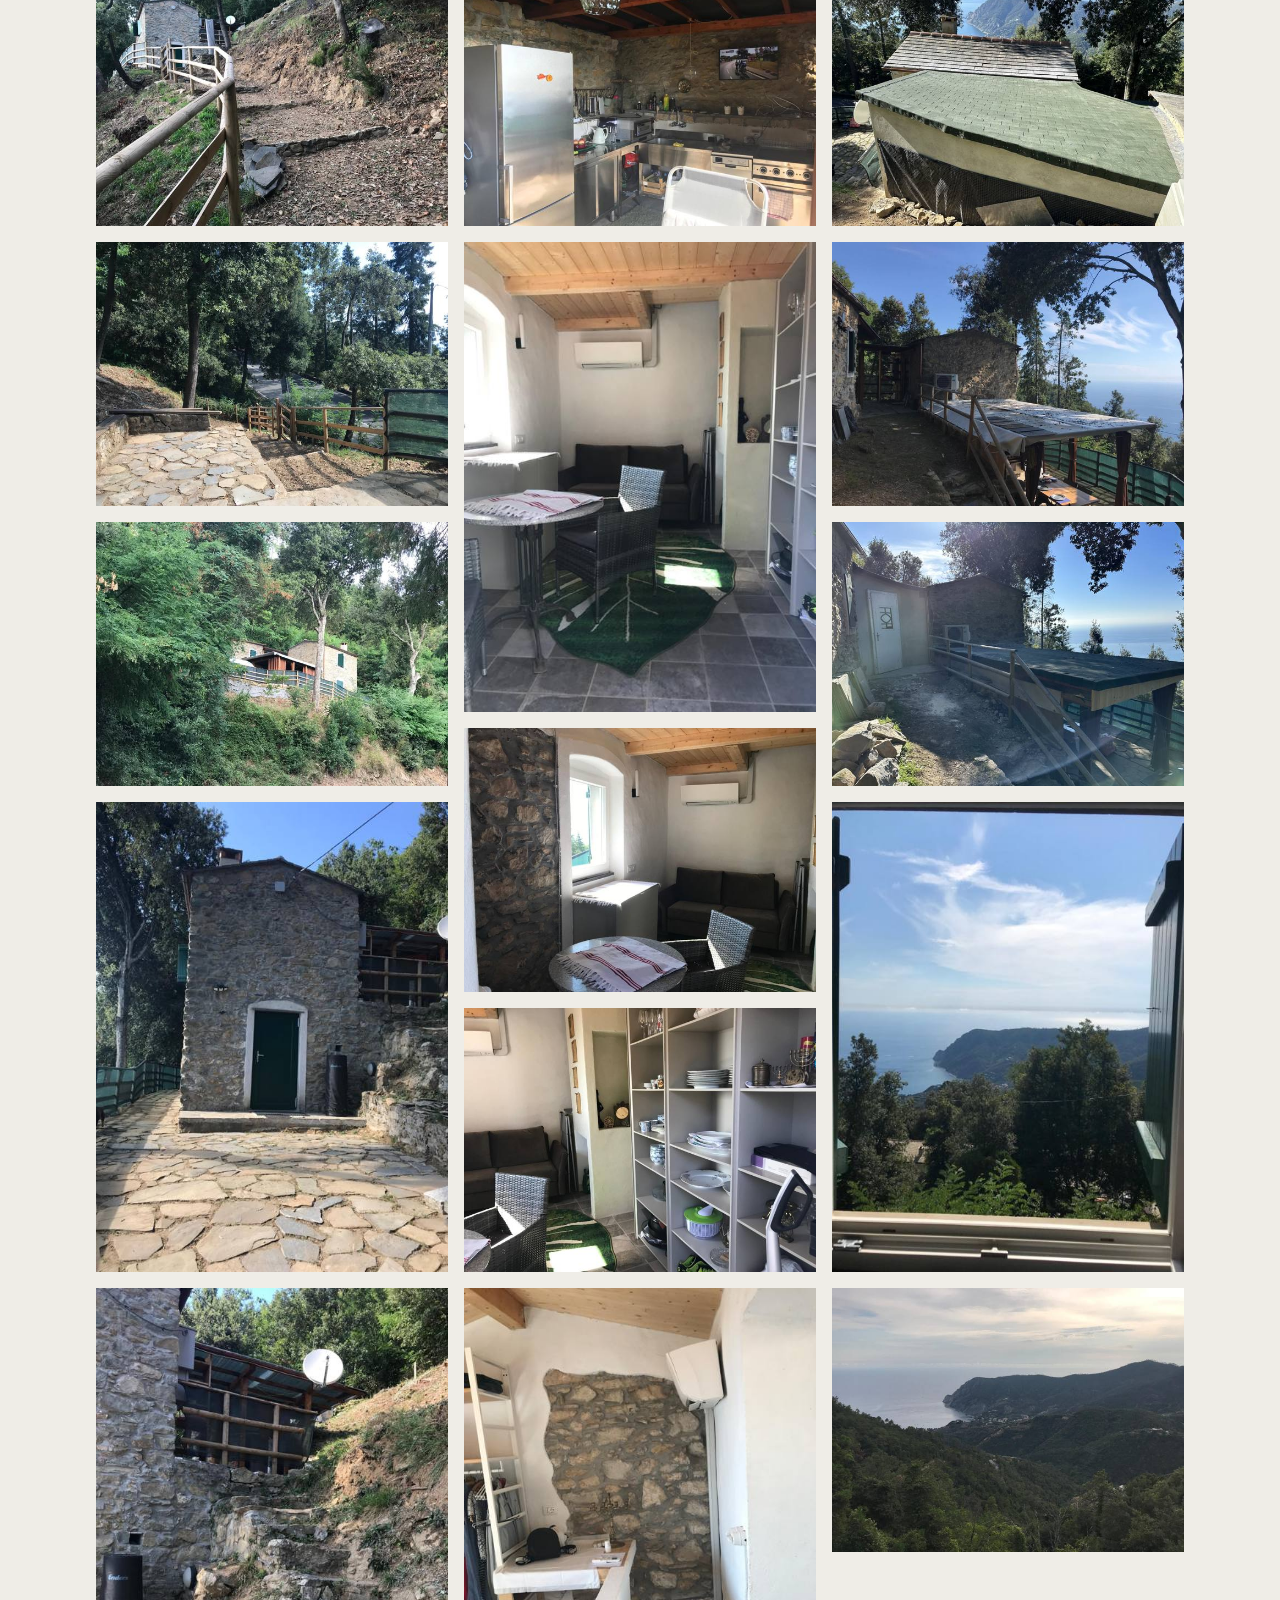
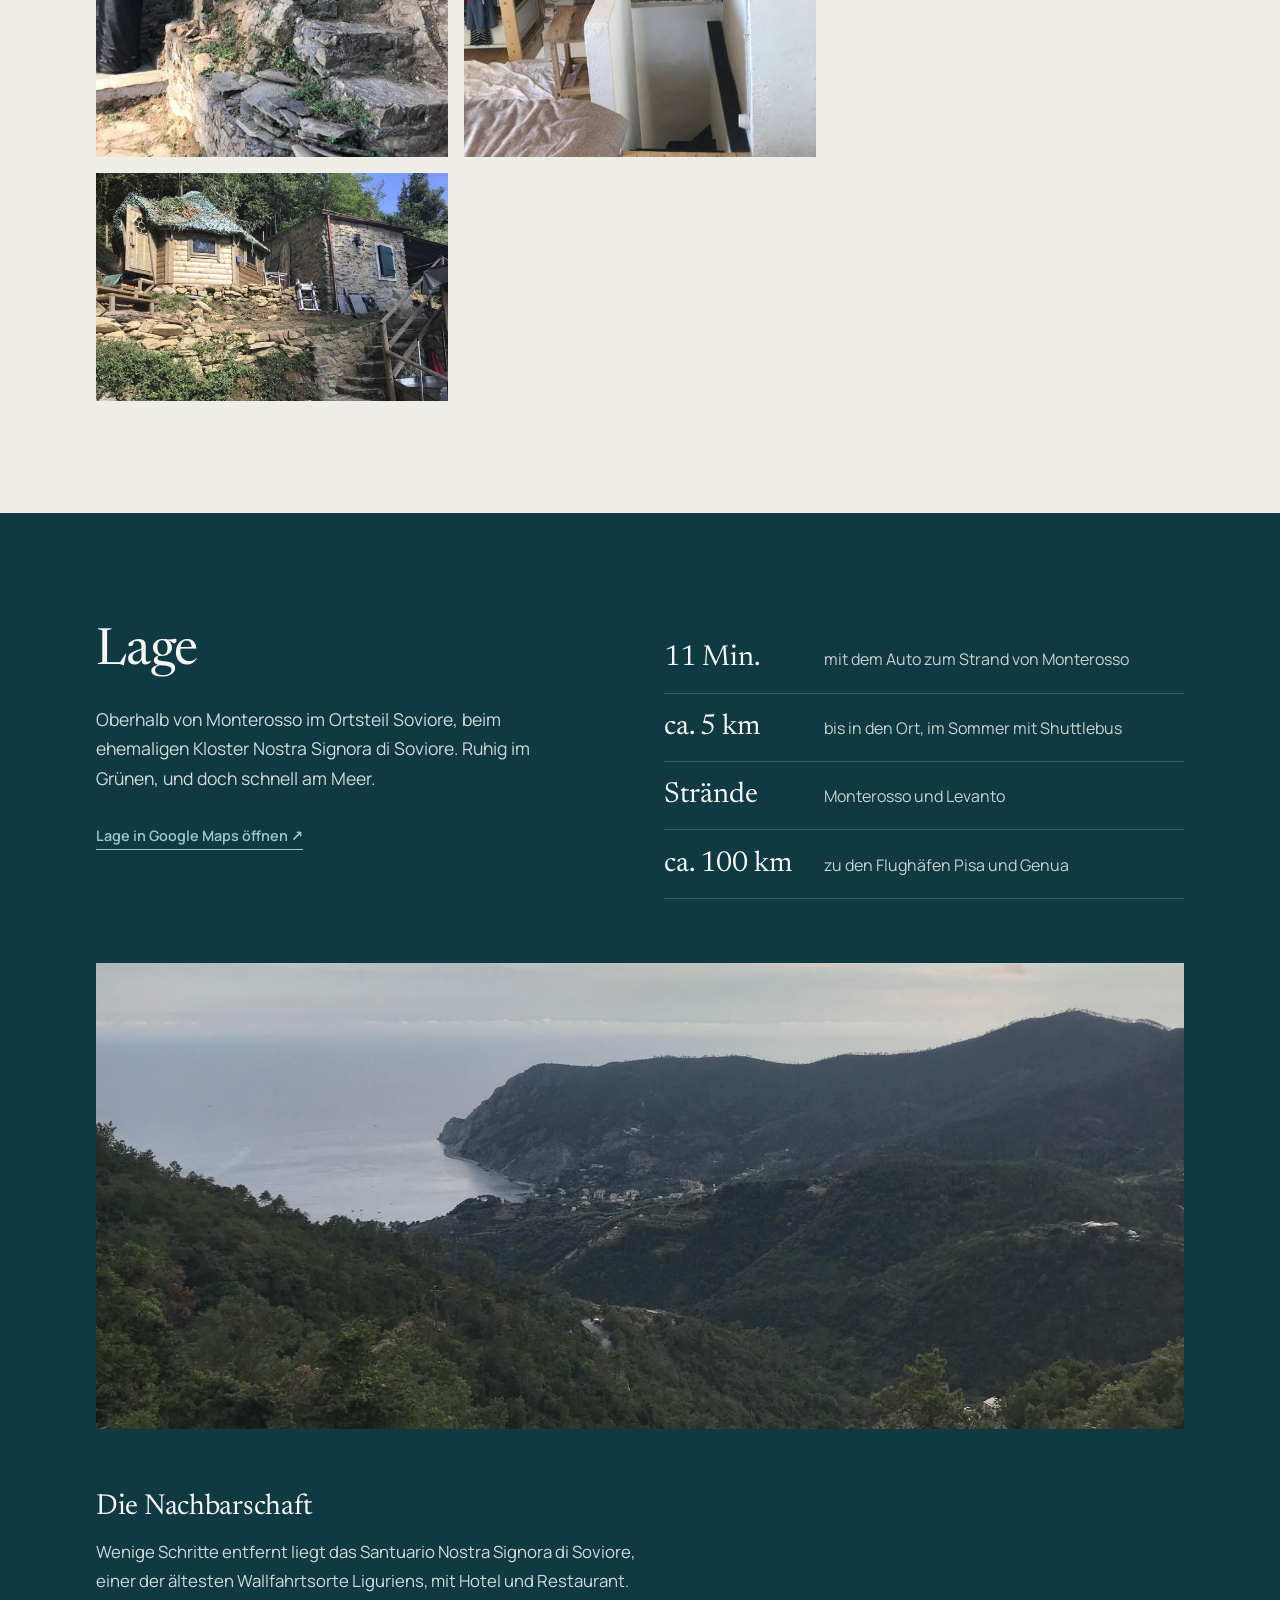
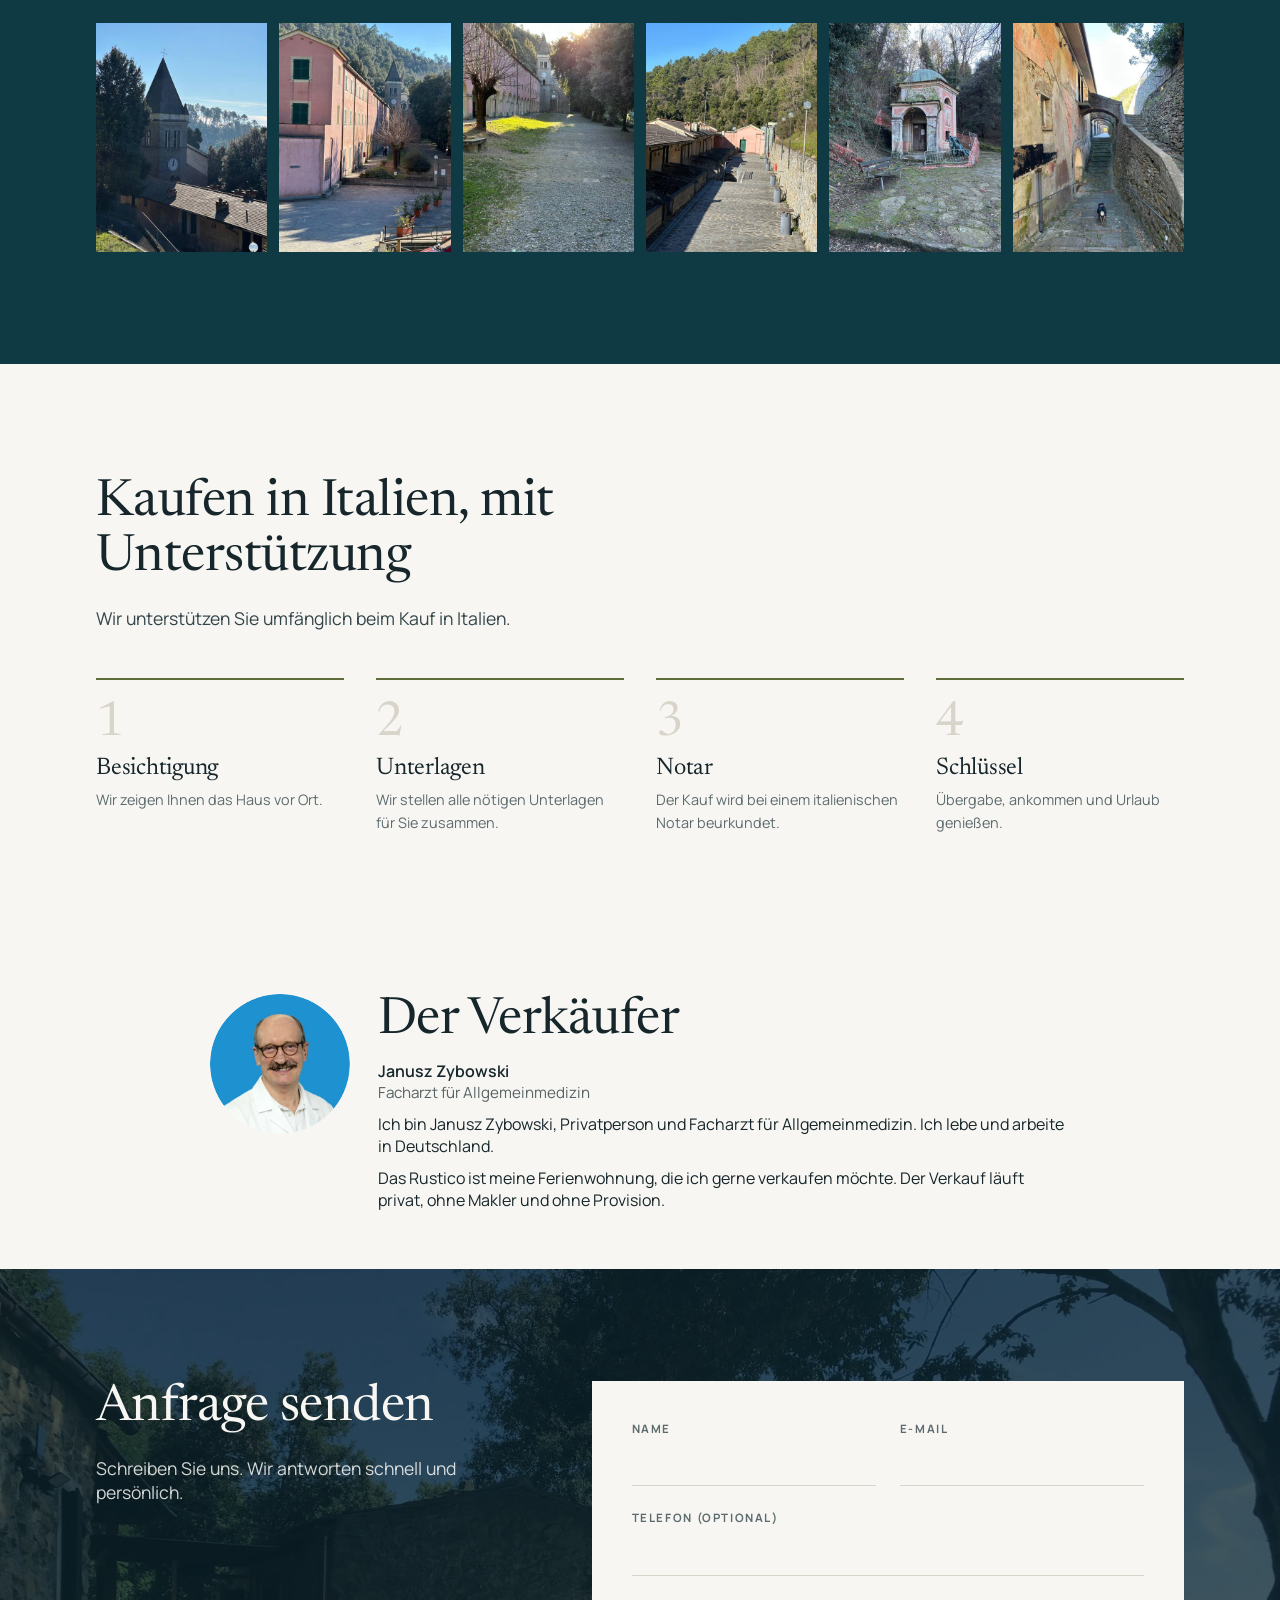
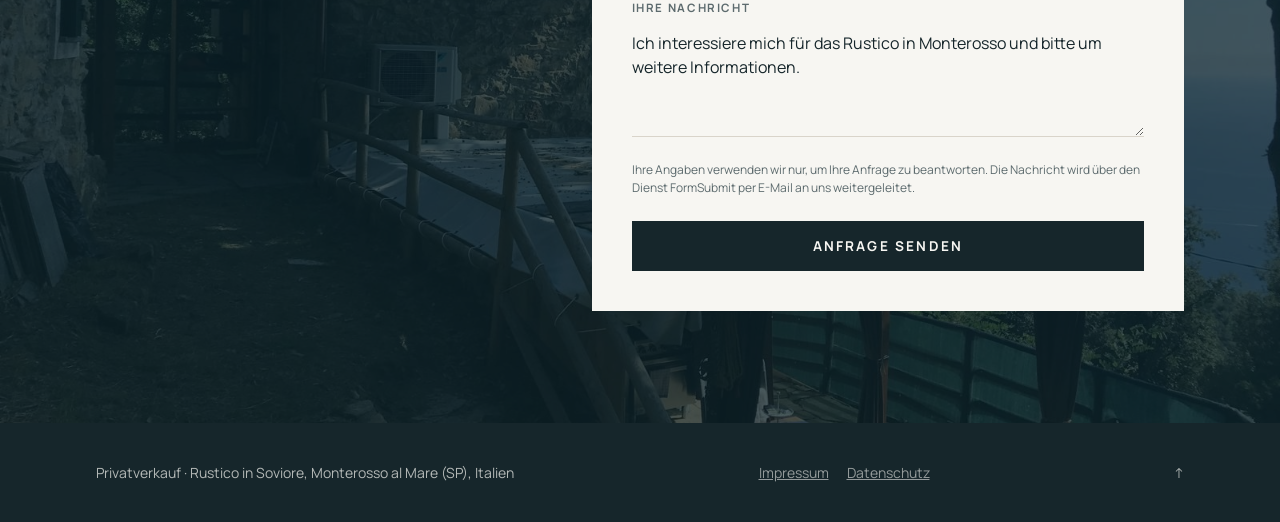
==== commit 1f13b470: "Revert "Preis auf 169.000 EUR VHB gesenkt, Preisanzeige je Sprache" This reverts commit 2cb882f30999" ====
--- a/index.html
+++ b/index.html
@@ -3,11 +3,11 @@
 <head>
 <meta charset="utf-8">
 <meta name="viewport" content="width=device-width, initial-scale=1">
-<title>Rustico mit Meerblick in Monterosso al Mare · 169.000 € VHB</title>
+<title>Rustico mit Meerblick in Monterosso al Mare · 185.000 €</title>
 <meta name="description" content="Komplett saniertes Rustico aus zwei Steinhäusern hoch über Monterosso, Cinque Terre. Parkplatz am Haus, 11 Minuten zum Strand.">
 <link rel="canonical" href="https://rustico-monterosso.com/"><link rel="alternate" hreflang="de" href="https://rustico-monterosso.com/"><link rel="alternate" hreflang="en" href="https://rustico-monterosso.com/en/"><link rel="alternate" hreflang="fr" href="https://rustico-monterosso.com/fr/"><link rel="alternate" hreflang="it" href="https://rustico-monterosso.com/it/">
 <meta property="og:type" content="website">
-<meta property="og:title" content="Rustico mit Meerblick in Monterosso al Mare · 169.000 € VHB">
+<meta property="og:title" content="Rustico mit Meerblick in Monterosso al Mare · 185.000 €">
 <meta property="og:description" content="Komplett saniertes Rustico aus zwei Steinhäusern hoch über Monterosso, Cinque Terre. Parkplatz am Haus, 11 Minuten zum Strand.">
 <meta property="og:url" content="https://rustico-monterosso.com/">
 <meta property="og:image" content="https://rustico-monterosso.com/og.jpg">
@@ -16,7 +16,7 @@
 <link rel="preload" href="poster-quer.jpg" as="image" media="(min-aspect-ratio: 1/1)">
 <link rel="stylesheet" href="fonts.css">
 <link rel="stylesheet" href="style.css">
-<script type="application/ld+json">{"@context": "https://schema.org", "@type": "Offer", "name": "Rustico-Ensemble hoch über Monterosso", "price": "169000", "priceCurrency": "EUR", "url": "https://rustico-monterosso.com/", "image": "https://rustico-monterosso.com/og.jpg", "itemOffered": {"@type": "House", "name": "Rustico-Ensemble hoch über Monterosso", "floorSize": {"@type": "QuantitativeValue", "value": 50, "unitCode": "MTK"}, "numberOfRooms": 2, "address": {"@type": "PostalAddress", "addressLocality": "Monterosso al Mare", "addressRegion": "SP", "addressCountry": "IT"}}}</script>
+<script type="application/ld+json">{"@context": "https://schema.org", "@type": "Offer", "name": "Rustico-Ensemble hoch über Monterosso", "price": "185000", "priceCurrency": "EUR", "url": "https://rustico-monterosso.com/", "image": "https://rustico-monterosso.com/og.jpg", "itemOffered": {"@type": "House", "name": "Rustico-Ensemble hoch über Monterosso", "floorSize": {"@type": "QuantitativeValue", "value": 50, "unitCode": "MTK"}, "numberOfRooms": 2, "address": {"@type": "PostalAddress", "addressLocality": "Monterosso al Mare", "addressRegion": "SP", "addressCountry": "IT"}}}</script>
 </head>
 <body>
 <header class="bar" id="bar">
@@ -34,7 +34,7 @@
     <h1>Rustico-Ensemble hoch über Monterosso</h1>
     <p class="lead">Zwei kleine, komplett sanierte Steinhäuser mit Blick auf die Bucht. Parkplatz direkt am Haus, 11 Minuten zum Strand.</p>
     <div class="hero-row">
-      <div class="price"><small>Kaufpreis</small><strong>169.000 € VHB</strong></div>
+      <div class="price"><small>Kaufpreis</small><strong>185.000 €</strong></div>
       <a class="visit-cta" href="#kontakt">Besichtigung anfragen <span aria-hidden="true">→</span></a>
       <button type="button" class="sound-cta" id="soundBtn"><span class="play" aria-hidden="true"><svg width="12" height="14" viewBox="0 0 12 14"><path d="M1 1l10 6-10 6z" fill="currentColor"/></svg></span>Rundgang mit Ton ansehen</button>
     </div>
@@ -98,7 +98,7 @@
   </div>
 </section>
 </main>
-<div class="mbar" id="mbar"><div><small>Kaufpreis</small><strong>169.000 € VHB</strong></div><a href="#kontakt">Besichtigung anfragen →</a></div>
+<div class="mbar" id="mbar"><div><small>Kaufpreis</small><strong>185.000 €</strong></div><a href="#kontakt">Besichtigung anfragen →</a></div>
 <footer class="foot"><div class="wrap"><span>Privatverkauf · Rustico in Soviore, Monterosso al Mare (SP), Italien</span><span class="flinks"><a href="impressum.html" class="flink">Impressum</a><a href="datenschutz.html" class="flink">Datenschutz</a></span><a href="#top" aria-label="top">↑</a></div></footer>
 
 <div class="modal" id="videoModal" hidden><div class="modal-in"><button type="button" class="close" data-close>Schließen ✕</button><video id="modalVideo" controls playsinline></video></div></div>
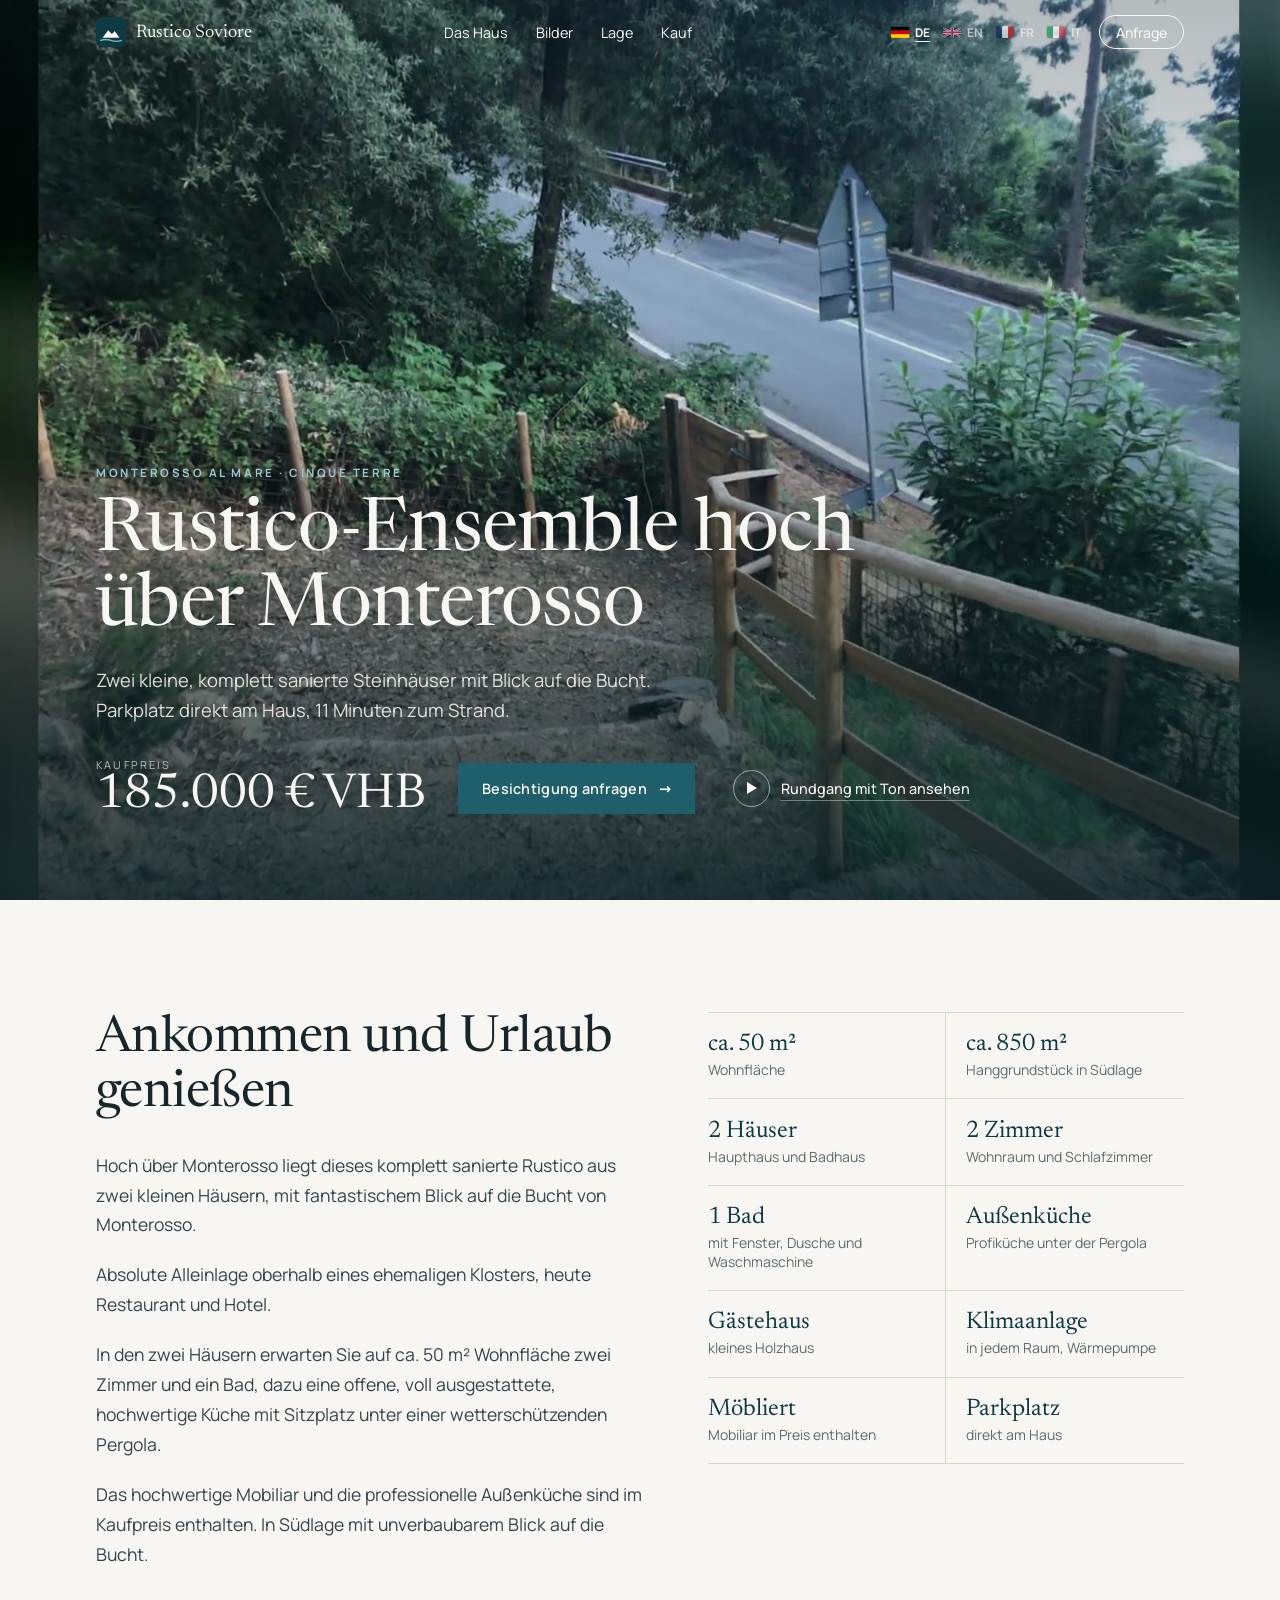
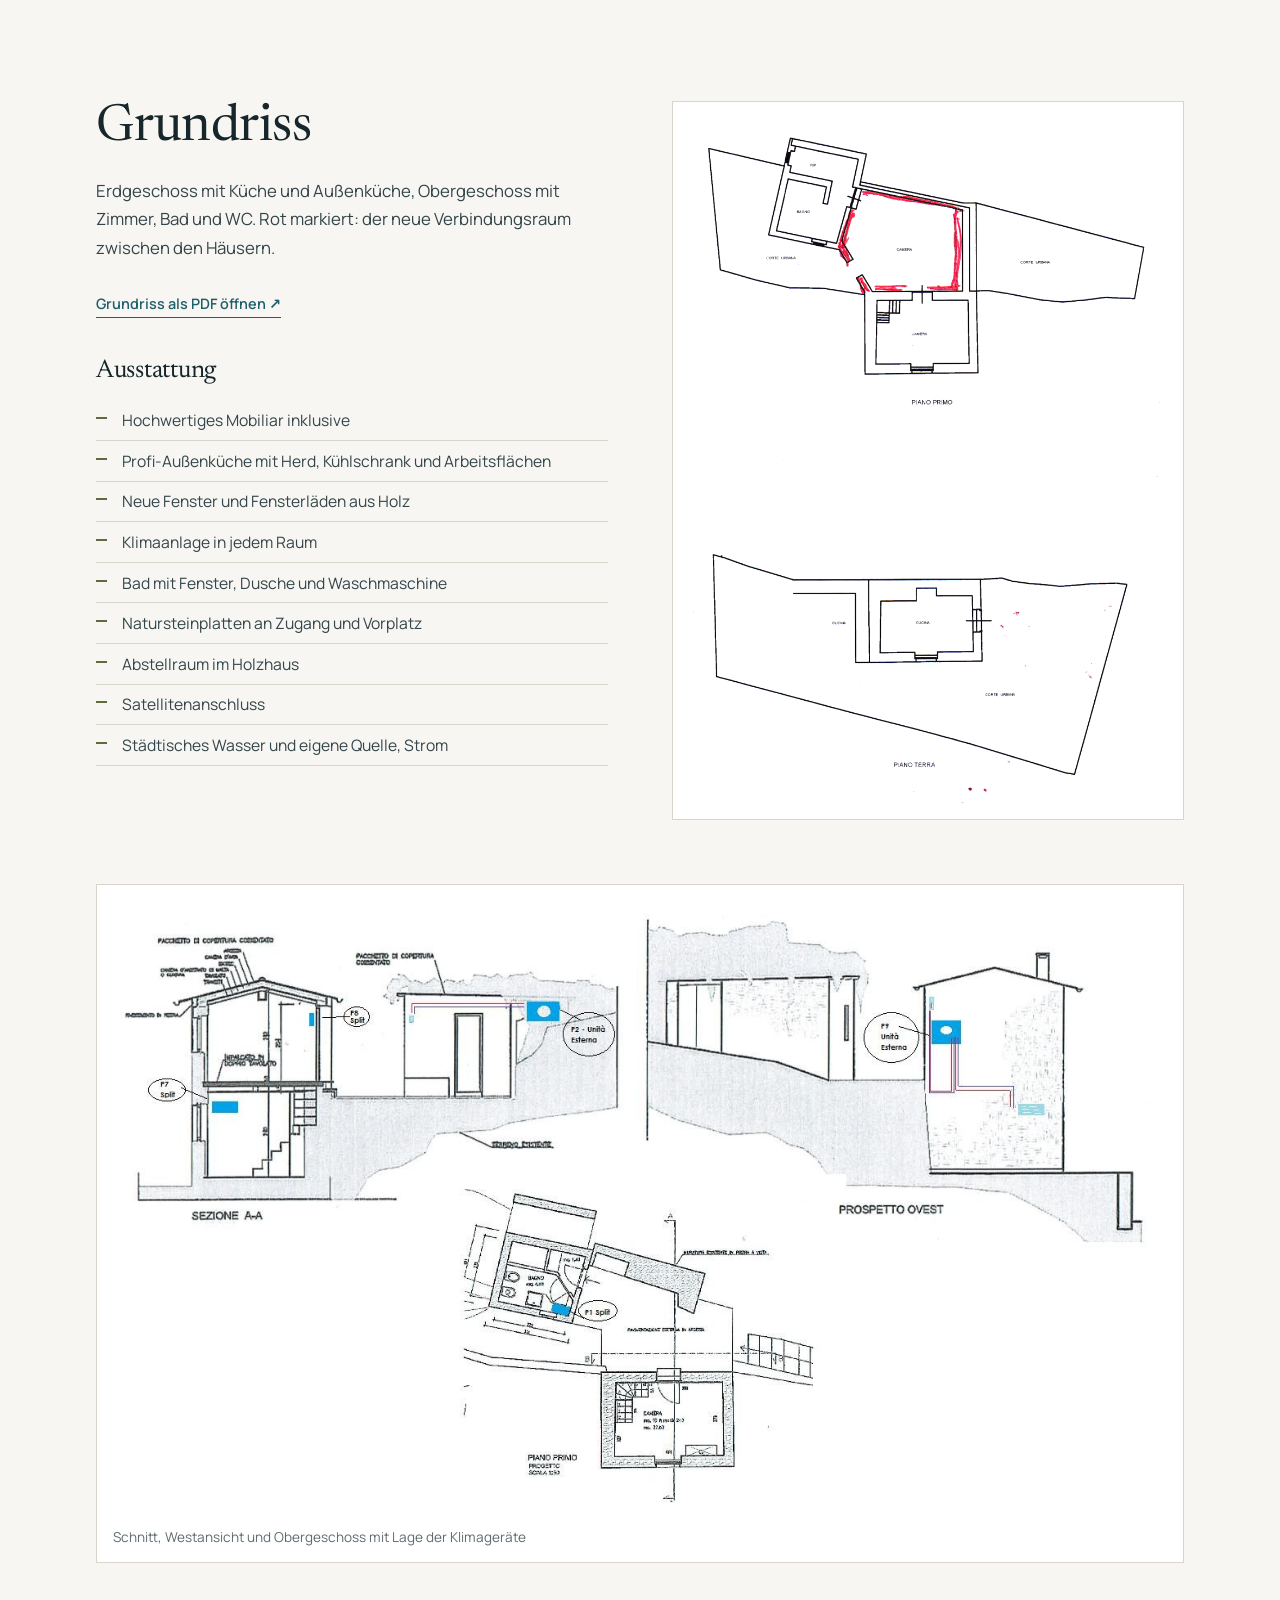
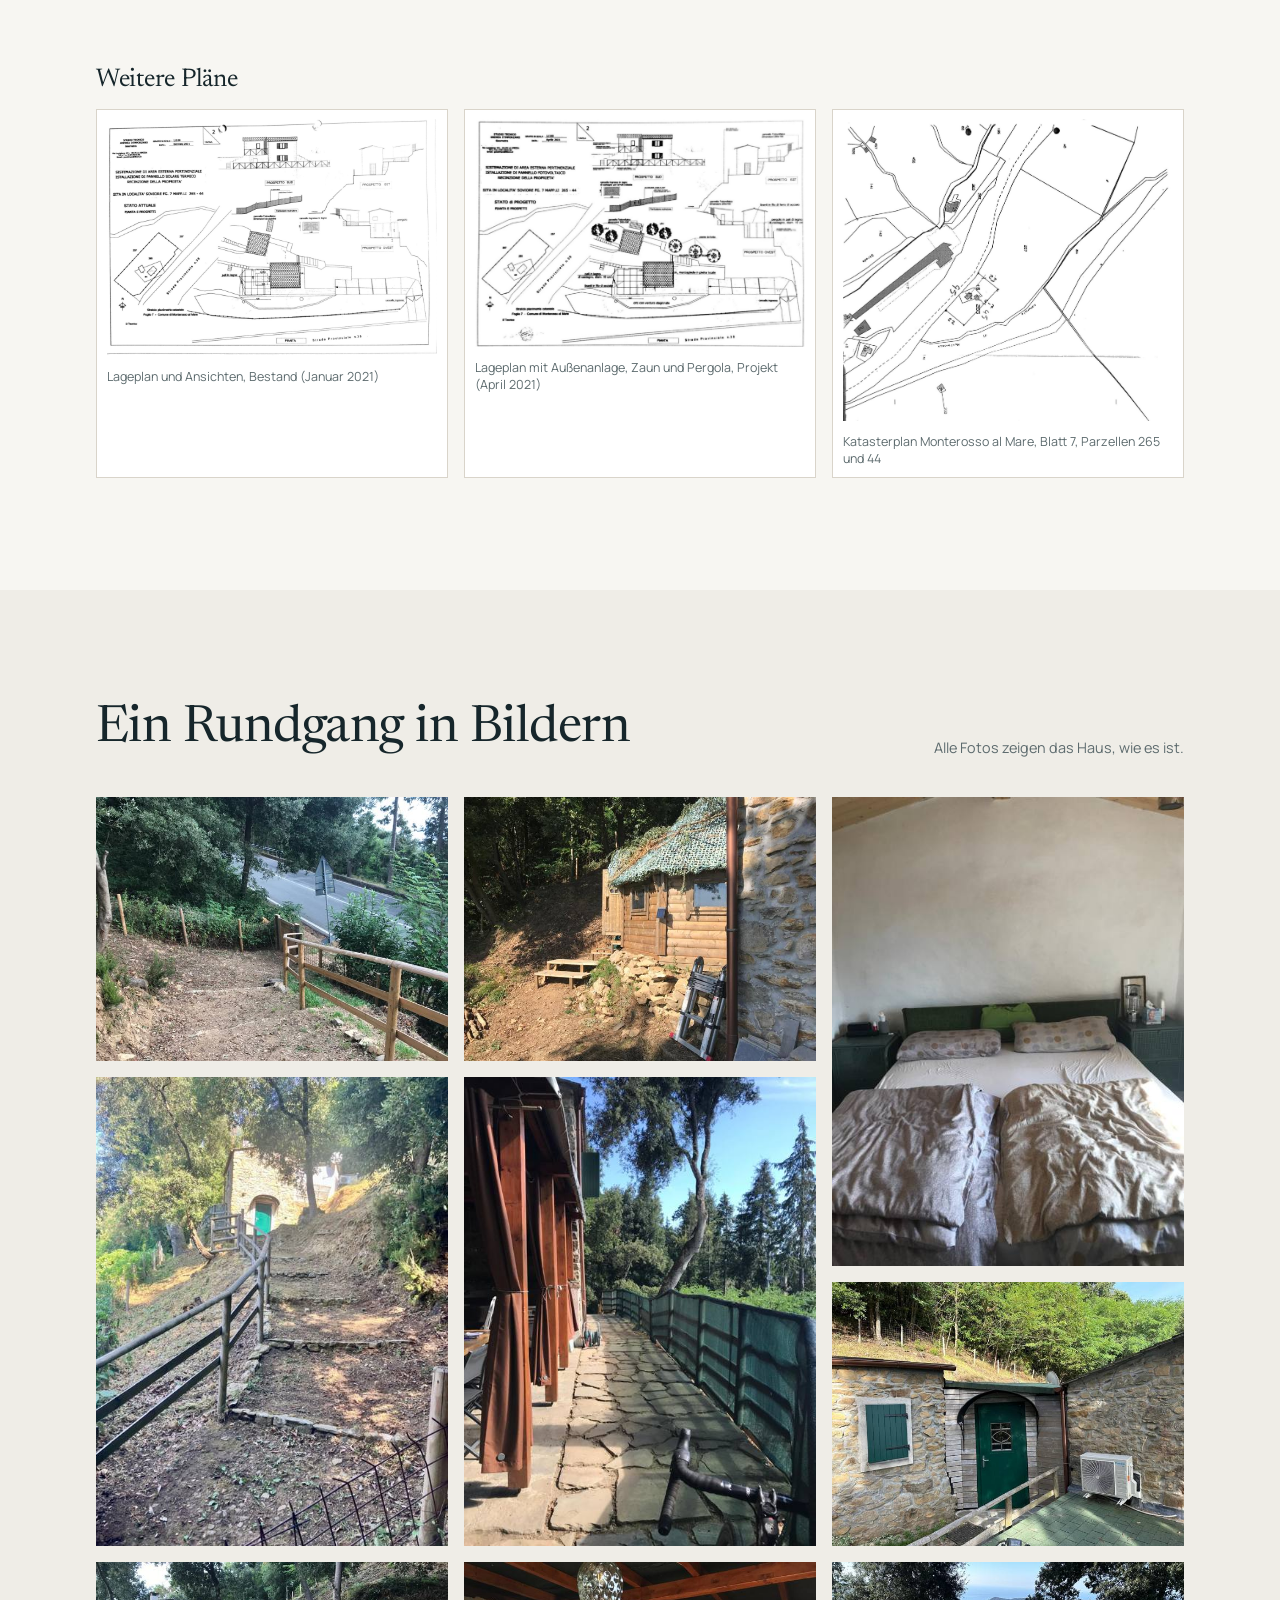
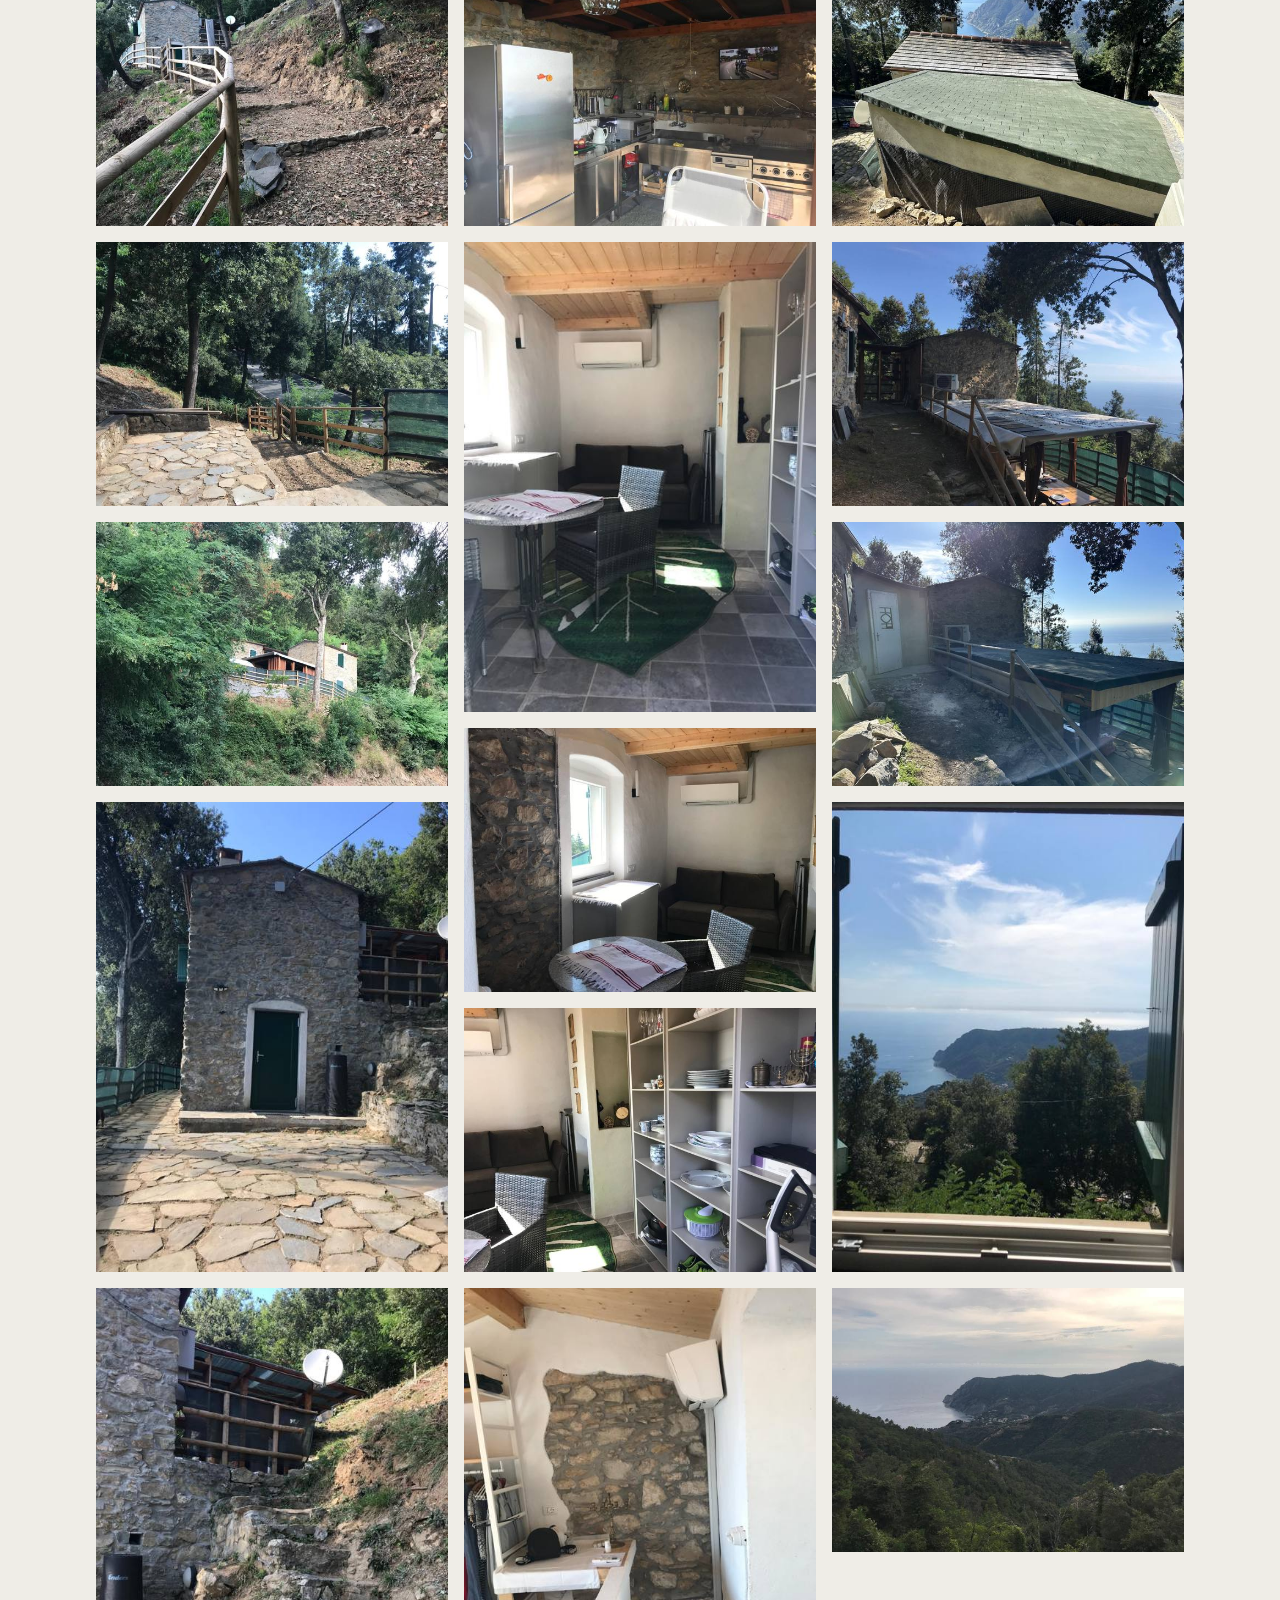
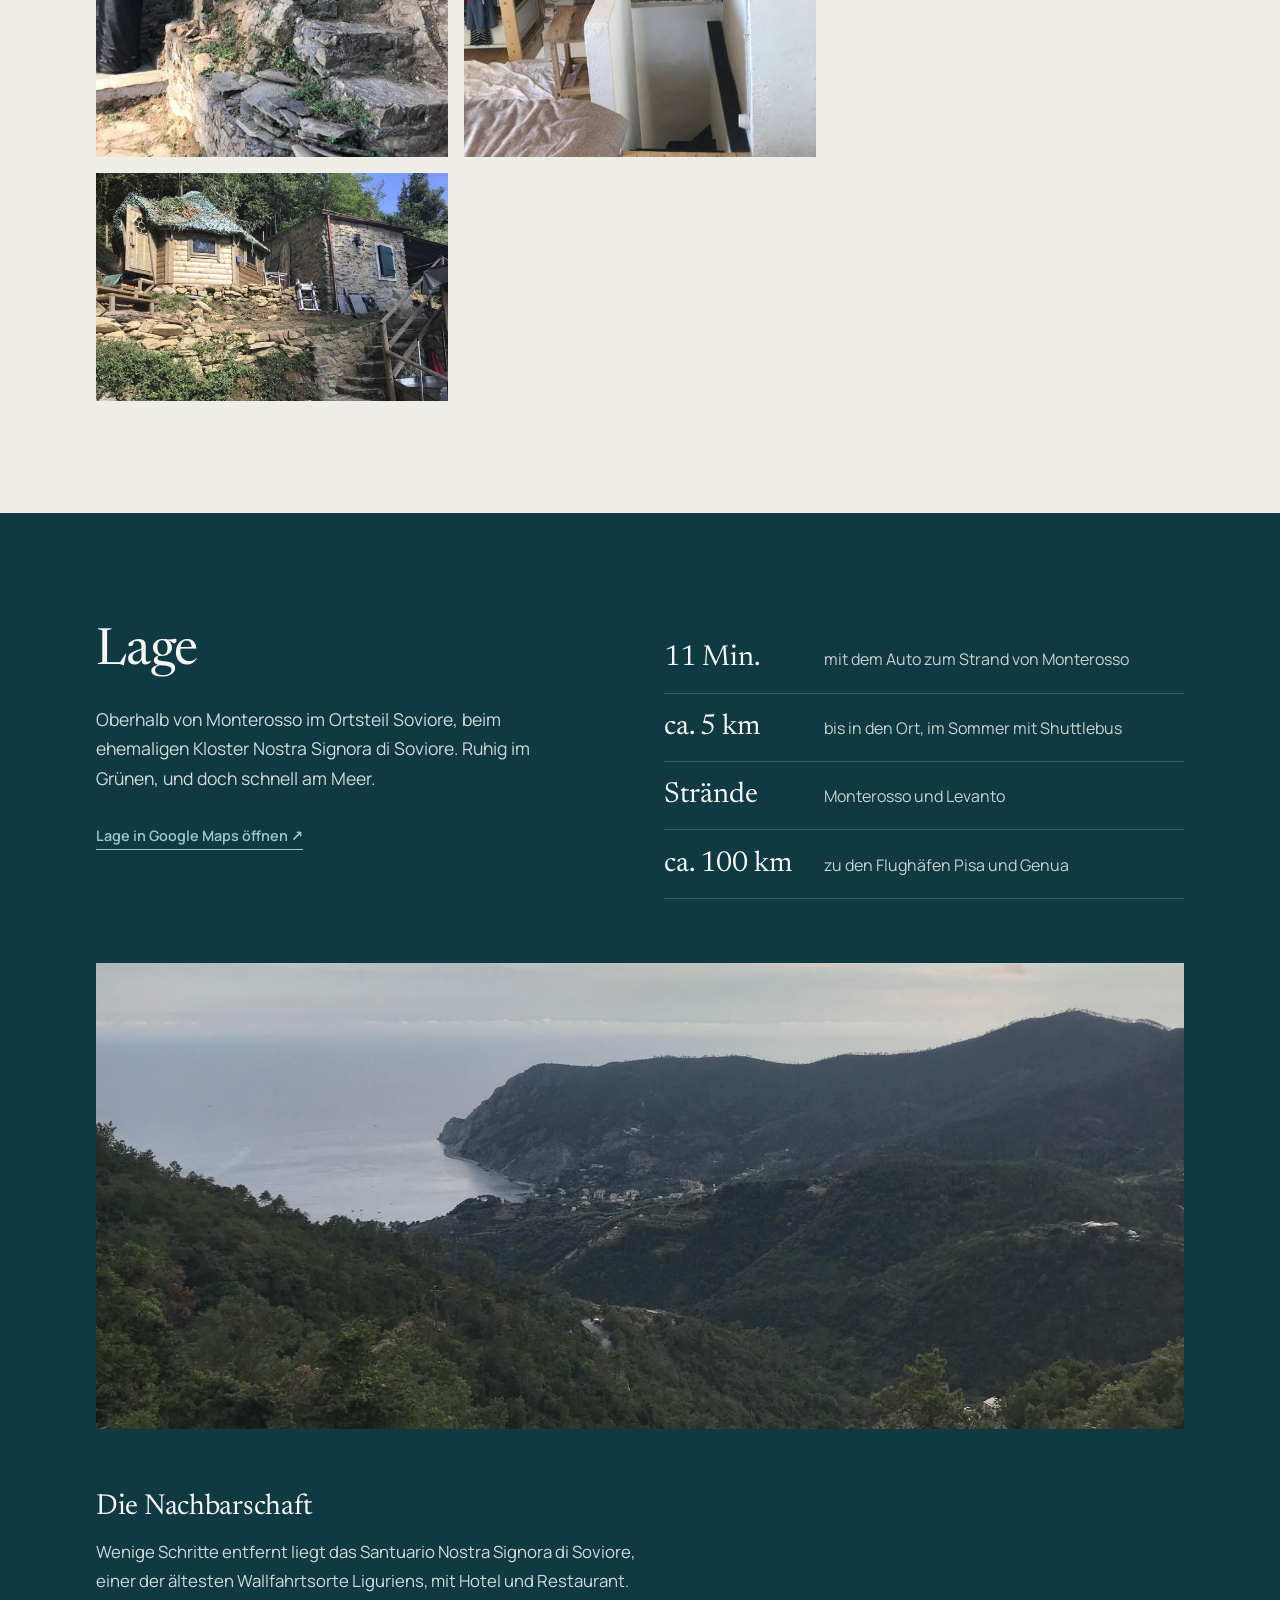
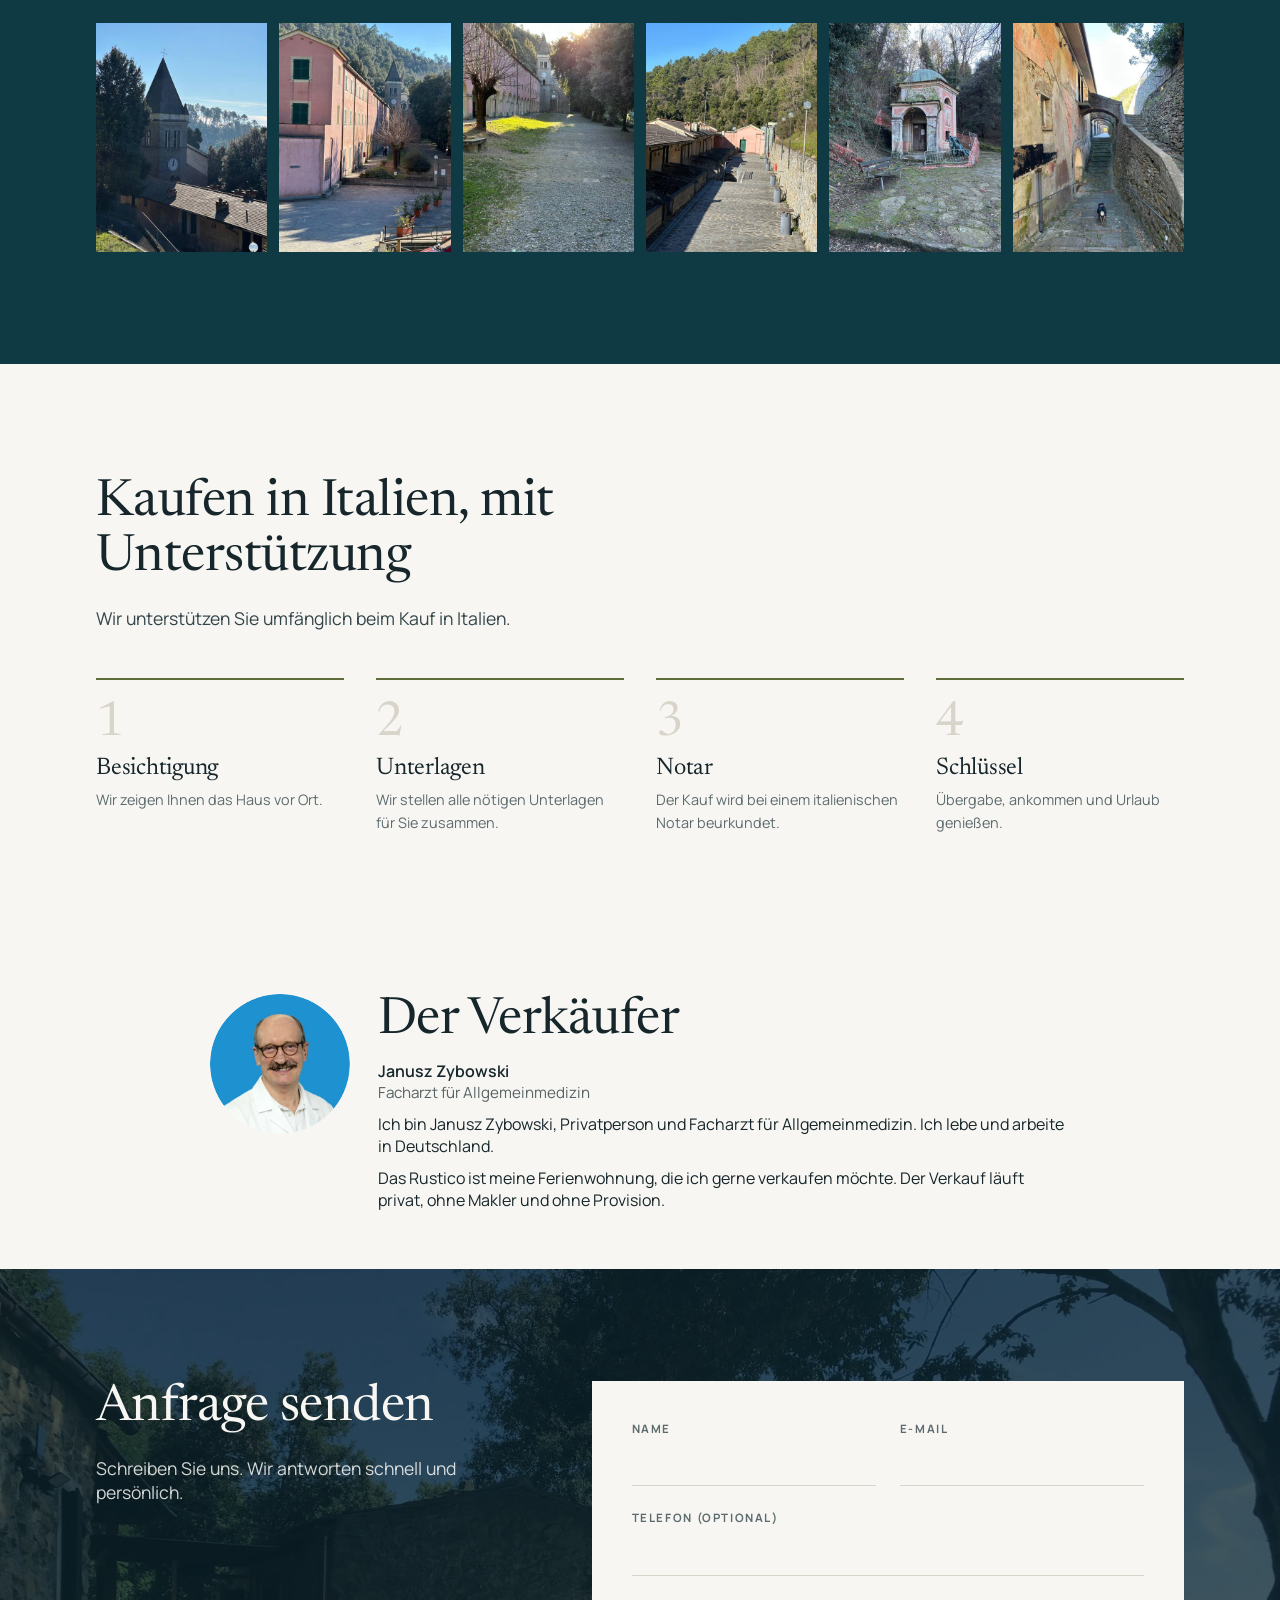
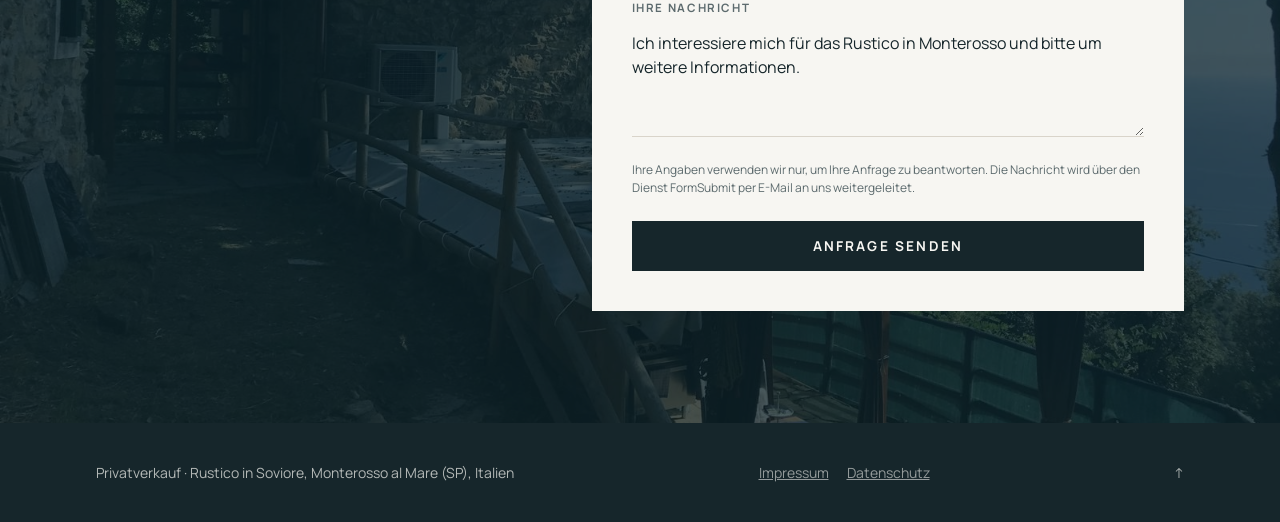
==== commit 07d00987: "Preis bleibt 185.000 EUR, jetzt als VHB ausgewiesen Preisanzeige je Sprache: VHB / o.n.o. / trattabi" ====
--- a/index.html
+++ b/index.html
@@ -3,11 +3,11 @@
 <head>
 <meta charset="utf-8">
 <meta name="viewport" content="width=device-width, initial-scale=1">
-<title>Rustico mit Meerblick in Monterosso al Mare · 185.000 €</title>
+<title>Rustico mit Meerblick in Monterosso al Mare · 185.000 € VHB</title>
 <meta name="description" content="Komplett saniertes Rustico aus zwei Steinhäusern hoch über Monterosso, Cinque Terre. Parkplatz am Haus, 11 Minuten zum Strand.">
 <link rel="canonical" href="https://rustico-monterosso.com/"><link rel="alternate" hreflang="de" href="https://rustico-monterosso.com/"><link rel="alternate" hreflang="en" href="https://rustico-monterosso.com/en/"><link rel="alternate" hreflang="fr" href="https://rustico-monterosso.com/fr/"><link rel="alternate" hreflang="it" href="https://rustico-monterosso.com/it/">
 <meta property="og:type" content="website">
-<meta property="og:title" content="Rustico mit Meerblick in Monterosso al Mare · 185.000 €">
+<meta property="og:title" content="Rustico mit Meerblick in Monterosso al Mare · 185.000 € VHB">
 <meta property="og:description" content="Komplett saniertes Rustico aus zwei Steinhäusern hoch über Monterosso, Cinque Terre. Parkplatz am Haus, 11 Minuten zum Strand.">
 <meta property="og:url" content="https://rustico-monterosso.com/">
 <meta property="og:image" content="https://rustico-monterosso.com/og.jpg">
@@ -34,7 +34,7 @@
     <h1>Rustico-Ensemble hoch über Monterosso</h1>
     <p class="lead">Zwei kleine, komplett sanierte Steinhäuser mit Blick auf die Bucht. Parkplatz direkt am Haus, 11 Minuten zum Strand.</p>
     <div class="hero-row">
-      <div class="price"><small>Kaufpreis</small><strong>185.000 €</strong></div>
+      <div class="price"><small>Kaufpreis</small><strong>185.000 € VHB</strong></div>
       <a class="visit-cta" href="#kontakt">Besichtigung anfragen <span aria-hidden="true">→</span></a>
       <button type="button" class="sound-cta" id="soundBtn"><span class="play" aria-hidden="true"><svg width="12" height="14" viewBox="0 0 12 14"><path d="M1 1l10 6-10 6z" fill="currentColor"/></svg></span>Rundgang mit Ton ansehen</button>
     </div>
@@ -98,7 +98,7 @@
   </div>
 </section>
 </main>
-<div class="mbar" id="mbar"><div><small>Kaufpreis</small><strong>185.000 €</strong></div><a href="#kontakt">Besichtigung anfragen →</a></div>
+<div class="mbar" id="mbar"><div><small>Kaufpreis</small><strong>185.000 € VHB</strong></div><a href="#kontakt">Besichtigung anfragen →</a></div>
 <footer class="foot"><div class="wrap"><span>Privatverkauf · Rustico in Soviore, Monterosso al Mare (SP), Italien</span><span class="flinks"><a href="impressum.html" class="flink">Impressum</a><a href="datenschutz.html" class="flink">Datenschutz</a></span><a href="#top" aria-label="top">↑</a></div></footer>
 
 <div class="modal" id="videoModal" hidden><div class="modal-in"><button type="button" class="close" data-close>Schließen ✕</button><video id="modalVideo" controls playsinline></video></div></div>
